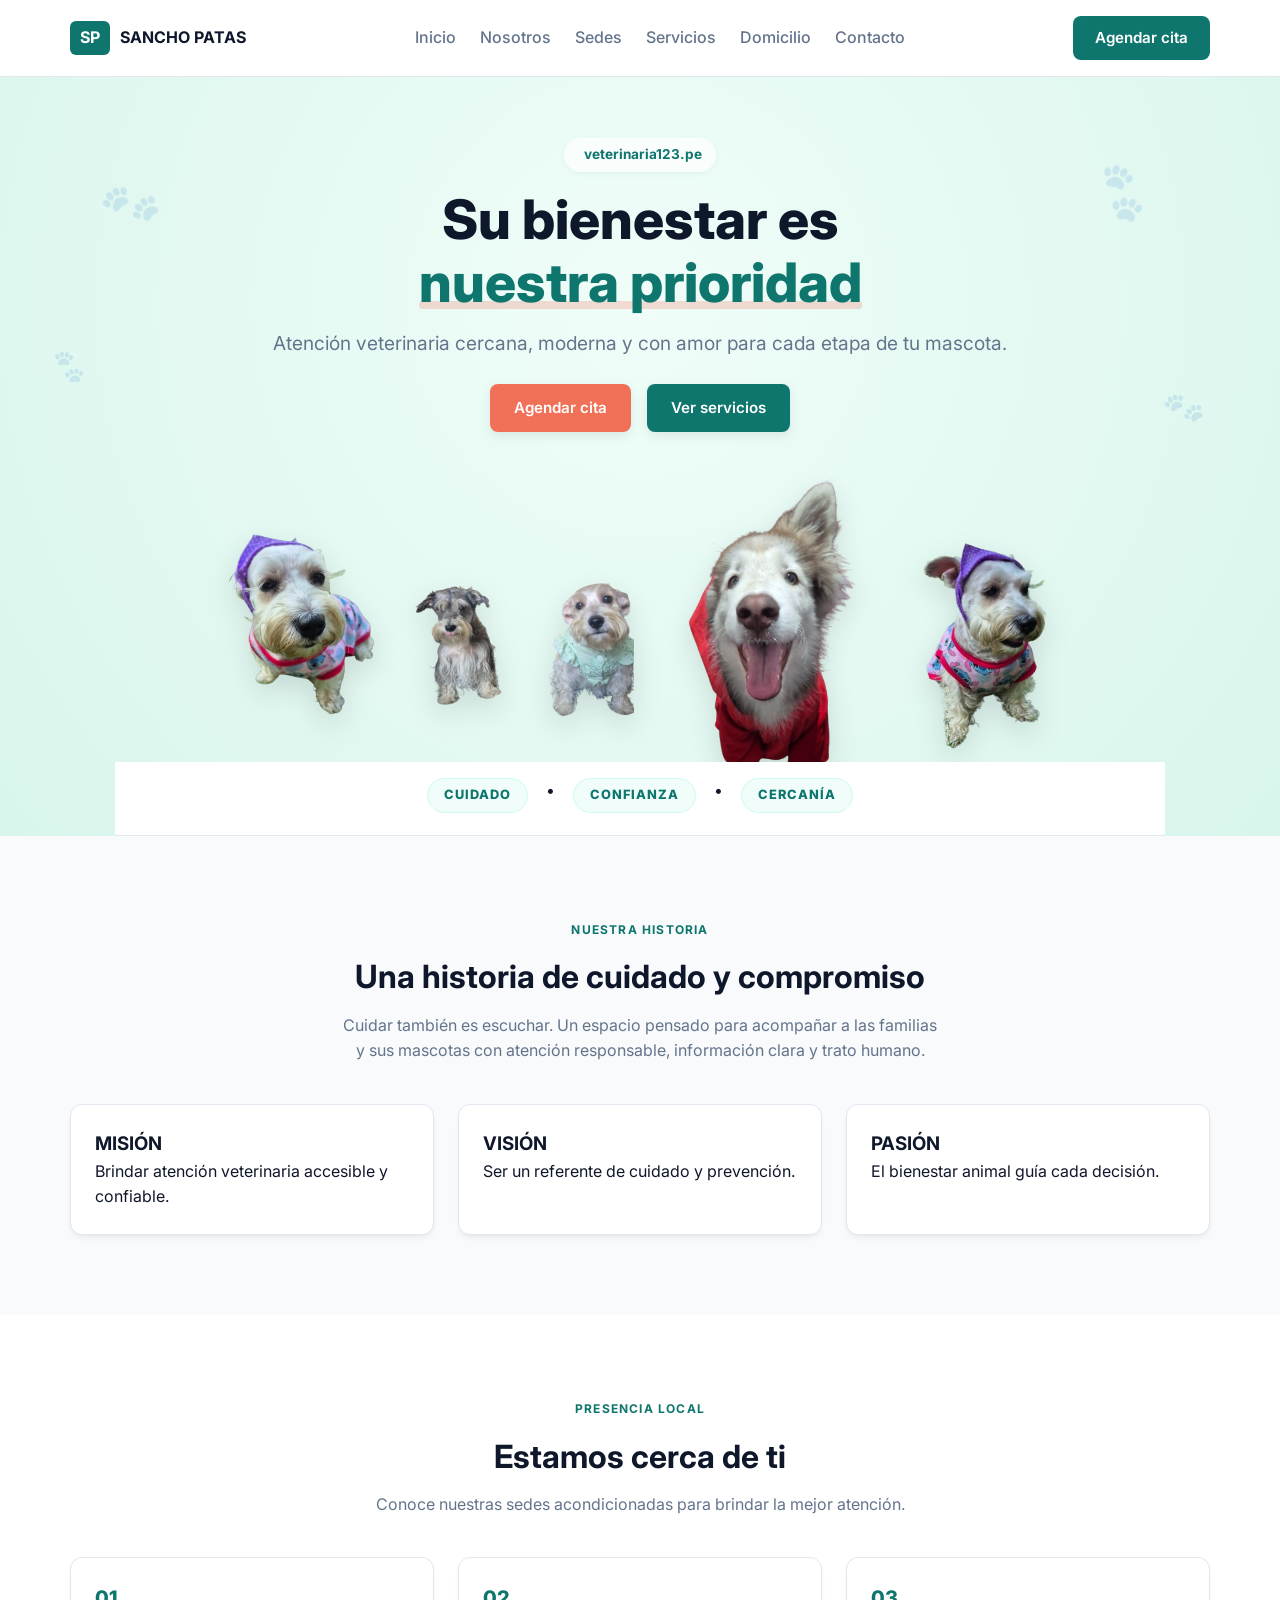
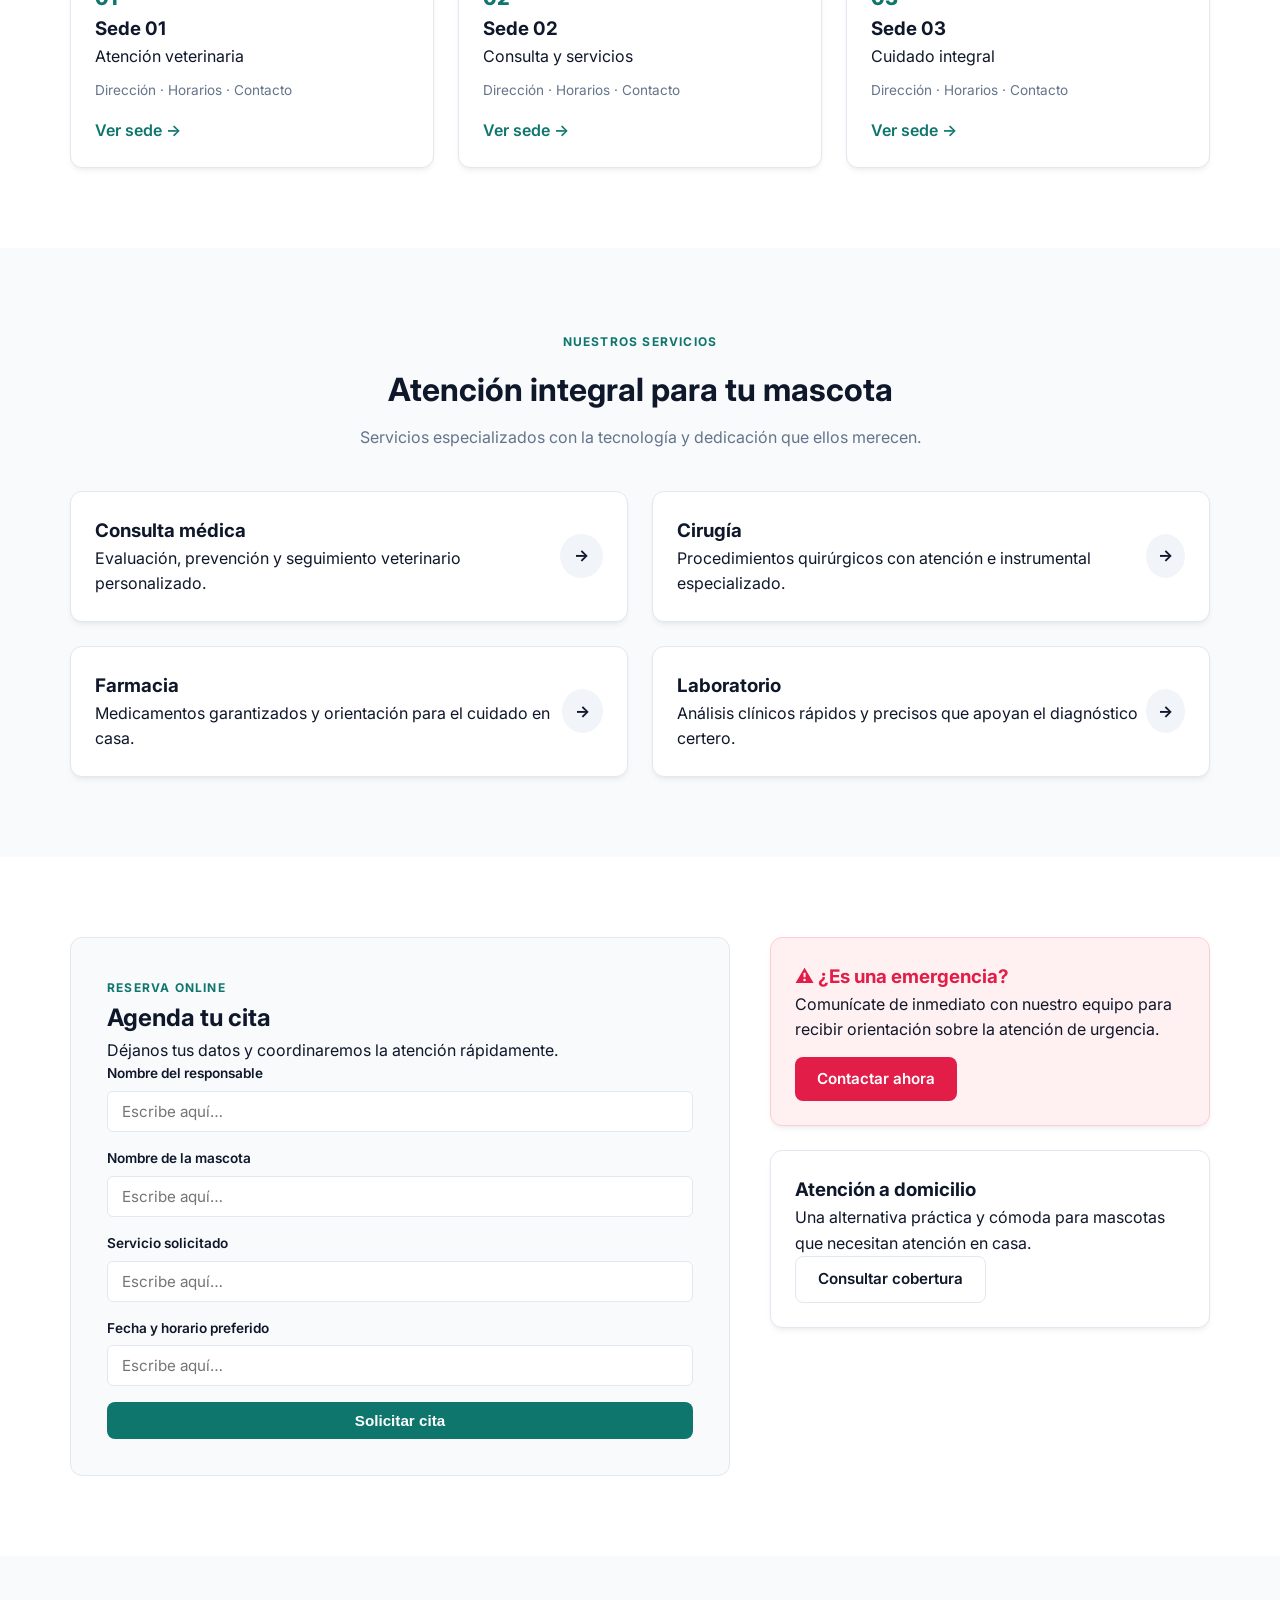
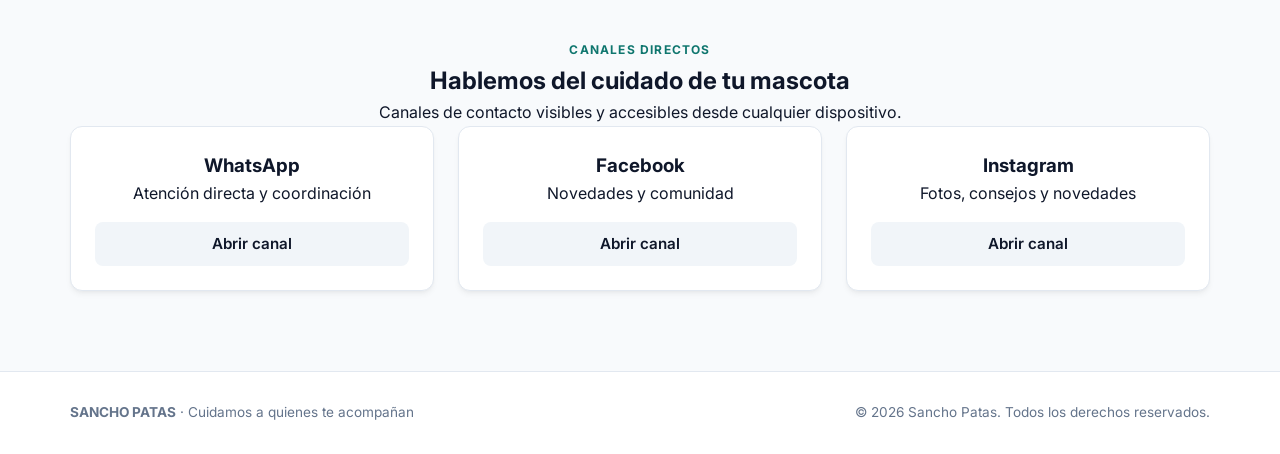
==== WebSite-ProyectoFinal/index.html @ ebe62143 "WebSite ProyectoFinal" ====
<!DOCTYPE html>
<html lang="es">
<head>
  <meta charset="UTF-8">
  <meta name="viewport" content="width=device-width, initial-scale=1.0">
  <title>Sancho Patas | Veterinaria</title>
  <link rel="stylesheet" href="styles.css">
  <link rel="preconnect" href="https://fonts.googleapis.com">
  <link rel="preconnect" href="https://fonts.gstatic.com" crossorigin>
  <link href="https://fonts.googleapis.com/css2?family=Inter:wght@400;500;600;700;800&display=swap" rel="stylesheet">
</head>
<body>

  <!-- NAVEGACIÓN -->
  <header class="navbar">
    <div class="container nav-container">
      <a href="#inicio" class="logo">
        <span class="logo-badge">SP</span>
        <span class="logo-text">SANCHO PATAS</span>
      </a>
      <nav class="nav-links">
        <a href="#inicio">Inicio</a>
        <a href="#nosotros">Nosotros</a>
        <a href="#sedes">Sedes</a>
        <a href="#servicios">Servicios</a>
        <a href="#agendar">Domicilio</a>
        <a href="#contacto">Contacto</a>
      </nav>
      <a href="#agendar" class="btn btn-primary">Agendar cita</a>
    </div>
  </header>

  <main>
    <!-- HERO / INICIO COMPACTO Y ORGÁNICO -->
    <section id="inicio" class="hero-section">
      <!-- Huellitas sutiles de fondo -->
      <div class="paw-bg paw-1">🐾</div>
      <div class="paw-bg paw-2">🐾</div>
      <div class="paw-bg paw-3">🐾</div>
      <div class="paw-bg paw-4">🐾</div>

      <div class="container hero-content-top">
        <span class="hero-domain">
          <span class="domain-dot"></span> veterinaria123.pe
        </span>
        <h1 class="hero-title">Su bienestar es <span class="highlight-text">nuestra prioridad</span></h1>
        <p class="hero-desc">
          Atención veterinaria cercana, moderna y con amor para cada etapa de tu mascota.
        </p>
        <div class="hero-buttons">
          <a href="#agendar" class="btn btn-coral">Agendar cita</a>
          <a href="#servicios" class="btn btn-teal">Ver servicios</a>
        </div>
      </div>

      <!-- GRUPO COMPACTO DE PERRITOS -->
      <div class="sandiego-stage">
        <div class="sandiego-dogs-track">
          <!-- Perro izquierda -->
          <div class="dog-frame dog-side-left">
            <img src="img/dog1.png" alt="Perrito con vincha" class="sandiego-dog-img">
          </div>
          <!-- Perritos dobles -->
          <div class="dog-frame dog-mid-left">
            <img src="img/dog2.png" alt="Dos Schnauzer" class="sandiego-dog-img">
          </div>
          <!-- Husky Central -->
          <div class="dog-frame dog-main-center">
            <img src="img/dog3.png" alt="Husky sonriente" class="sandiego-dog-img">
          </div>
          <!-- Perro derecha -->
          <div class="dog-frame dog-side-right">
            <img src="img/dog4.png" alt="Perrito" class="sandiego-dog-img">
          </div>
        </div>

        <!-- Base integrada -->
        <div class="slogan-bar">
          <span class="slogan-pill">CUIDADO</span>
          <span class="dot-sep">•</span>
          <span class="slogan-pill">CONFIANZA</span>
          <span class="dot-sep">•</span>
          <span class="slogan-pill">CERCANÍA</span>
        </div>
      </div>
    </section>

    <!-- NOSOTROS -->
    <section id="nosotros" class="section bg-light">
      <div class="container">
        <div class="section-header">
          <span class="badge">NUESTRA HISTORIA</span>
          <h2>Una historia de cuidado y compromiso</h2>
          <p>Cuidar también es escuchar. Un espacio pensado para acompañar a las familias y sus mascotas con atención responsable, información clara y trato humano.</p>
        </div>
        <div class="grid grid-3 values-grid">
          <div class="card value-card">
            <h3>MISIÓN</h3>
            <p>Brindar atención veterinaria accesible y confiable.</p>
          </div>
          <div class="card value-card">
            <h3>VISIÓN</h3>
            <p>Ser un referente de cuidado y prevención.</p>
          </div>
          <div class="card value-card">
            <h3>PASIÓN</h3>
            <p>El bienestar animal guía cada decisión.</p>
          </div>
        </div>
      </div>
    </section>

    <!-- SEDES -->
    <section id="sedes" class="section">
      <div class="container">
        <div class="section-header">
          <span class="badge">PRESENCIA LOCAL</span>
          <h2>Estamos cerca de ti</h2>
          <p>Conoce nuestras sedes acondicionadas para brindar la mejor atención.</p>
        </div>
        <div class="grid grid-3">
          <div class="card branch-card">
            <span class="branch-number">01</span>
            <h3>Sede 01</h3>
            <p class="branch-focus">Atención veterinaria</p>
            <p class="branch-meta">Dirección · Horarios · Contacto</p>
            <a href="#contacto" class="link-btn">Ver sede →</a>
          </div>
          <div class="card branch-card">
            <span class="branch-number">02</span>
            <h3>Sede 02</h3>
            <p class="branch-focus">Consulta y servicios</p>
            <p class="branch-meta">Dirección · Horarios · Contacto</p>
            <a href="#contacto" class="link-btn">Ver sede →</a>
          </div>
          <div class="card branch-card">
            <span class="branch-number">03</span>
            <h3>Sede 03</h3>
            <p class="branch-focus">Cuidado integral</p>
            <p class="branch-meta">Dirección · Horarios · Contacto</p>
            <a href="#contacto" class="link-btn">Ver sede →</a>
          </div>
        </div>
      </div>
    </section>

    <!-- SERVICIOS -->
    <section id="servicios" class="section bg-light">
      <div class="container">
        <div class="section-header">
          <span class="badge">NUESTROS SERVICIOS</span>
          <h2>Atención integral para tu mascota</h2>
          <p>Servicios especializados con la tecnología y dedicación que ellos merecen.</p>
        </div>
        <div class="grid grid-2">
          <div class="card service-card">
            <div class="service-content">
              <h3>Consulta médica</h3>
              <p>Evaluación, prevención y seguimiento veterinario personalizado.</p>
            </div>
            <a href="#agendar" class="circle-btn" aria-label="Ir a consulta médica">→</a>
          </div>
          <div class="card service-card">
            <div class="service-content">
              <h3>Cirugía</h3>
              <p>Procedimientos quirúrgicos con atención e instrumental especializado.</p>
            </div>
            <a href="#agendar" class="circle-btn" aria-label="Ir a cirugía">→</a>
          </div>
          <div class="card service-card">
            <div class="service-content">
              <h3>Farmacia</h3>
              <p>Medicamentos garantizados y orientación para el cuidado en casa.</p>
            </div>
            <a href="#agendar" class="circle-btn" aria-label="Ir a farmacia">→</a>
          </div>
          <div class="card service-card">
            <div class="service-content">
              <h3>Laboratorio</h3>
              <p>Análisis clínicos rápidos y precisos que apoyan el diagnóstico certero.</p>
            </div>
            <a href="#agendar" class="circle-btn" aria-label="Ir a laboratorio">→</a>
          </div>
        </div>
      </div>
    </section>

    <!-- AGENDAR Y DOMICILIO -->
    <section id="agendar" class="section">
      <div class="container booking-container">
        <div class="booking-form-box">
          <span class="badge">RESERVA ONLINE</span>
          <h2>Agenda tu cita</h2>
          <p>Déjanos tus datos y coordinaremos la atención rápidamente.</p>

          <form class="appointment-form" onsubmit="event.preventDefault(); alert('Solicitud enviada con éxito');">
            <div class="form-group">
              <label for="owner-name">Nombre del responsable</label>
              <input type="text" id="owner-name" placeholder="Escribe aquí…" required>
            </div>
            <div class="form-group">
              <label for="pet-name">Nombre de la mascota</label>
              <input type="text" id="pet-name" placeholder="Escribe aquí…" required>
            </div>
            <div class="form-group">
              <label for="service">Servicio solicitado</label>
              <input type="text" id="service" placeholder="Escribe aquí…" required>
            </div>
            <div class="form-group">
              <label for="datetime">Fecha y horario preferido</label>
              <input type="text" id="datetime" placeholder="Escribe aquí…" required>
            </div>
            <button type="submit" class="btn btn-primary btn-block">Solicitar cita</button>
          </form>
        </div>

        <div class="booking-side-boxes">
          <div class="card emergency-box">
            <h3>⚠️ ¿Es una emergencia?</h3>
            <p>Comunícate de inmediato con nuestro equipo para recibir orientación sobre la atención de urgencia.</p>
            <a href="tel:+51950847334" class="btn btn-emergency">Contactar ahora</a>
          </div>

          <div class="card home-box">
            <h3>Atención a domicilio</h3>
            <p>Una alternativa práctica y cómoda para mascotas que necesitan atención en casa.</p>
            <a href="#contacto" class="btn btn-outline">Consultar cobertura</a>
          </div>
        </div>
      </div>
    </section>

    <!-- CONTACTO Y REDES -->
    <section id="contacto" class="section bg-light">
      <div class="container text-center">
        <span class="badge">CANALES DIRECTOS</span>
        <h2>Hablemos del cuidado de tu mascota</h2>
        <p>Canales de contacto visibles y accesibles desde cualquier dispositivo.</p>

        <div class="grid grid-3 social-grid">
          <div class="card contact-card">
            <h3>WhatsApp</h3>
            <p>Atención directa y coordinación</p>
            <a href="https://wa.me/" target="_blank" rel="noopener noreferrer" class="btn btn-social">Abrir canal</a>
          </div>
          <div class="card contact-card">
            <h3>Facebook</h3>
            <p>Novedades y comunidad</p>
            <a href="https://facebook.com" target="_blank" rel="noopener noreferrer" class="btn btn-social">Abrir canal</a>
          </div>
          <div class="card contact-card">
            <h3>Instagram</h3>
            <p>Fotos, consejos y novedades</p>
            <a href="https://instagram.com" target="_blank" rel="noopener noreferrer" class="btn btn-social">Abrir canal</a>
          </div>
        </div>
      </div>
    </section>
  </main>

  <!-- FOOTER -->
  <footer class="footer">
    <div class="container footer-content">
      <p><strong>SANCHO PATAS</strong> · Cuidamos a quienes te acompañan</p>
      <p class="copy">© 2026 Sancho Patas. Todos los derechos reservados.</p>
    </div>
  </footer>

</body>
</html>
---- WebSite-ProyectoFinal/styles.css ----
:root {
  --primary: #0f766e;
  --primary-hover: #115e59;
  --secondary: #0d9488;
  --bg-light: #f8fafc;
  --bg-card: #ffffff;
  --text-dark: #0f172a;
  --text-muted: #64748b;
  --border: #e2e8f0;
  --emergency: #e11d48;
  --emergency-hover: #be123c;
  --radius: 12px;
  --shadow: 0 4px 6px -1px rgba(0, 0, 0, 0.05), 0 2px 4px -2px rgba(0, 0, 0, 0.05);
}

* {
  margin: 0;
  padding: 0;
  box-sizing: border-box;
}

body {
  font-family: 'Inter', system-ui, -apple-system, sans-serif;
  color: var(--text-dark);
  background-color: #ffffff;
  line-height: 1.6;
}

.container {
  width: 90%;
  max-width: 1140px;
  margin: 0 auto;
}

.section {
  padding: 80px 0;
}

.bg-light {
  background-color: var(--bg-light);
}

.text-center {
  text-align: center;
}

.section-header {
  margin-bottom: 40px;
  text-align: center;
}

.section-header h2 {
  font-size: 2rem;
  margin: 10px 0;
}

.section-header p {
  color: var(--text-muted);
  max-width: 600px;
  margin: 0 auto;
}

.badge {
  font-size: 0.75rem;
  letter-spacing: 0.1em;
  font-weight: 700;
  color: var(--primary);
  text-transform: uppercase;
}

/* Botones */
.btn {
  display: inline-block;
  padding: 10px 22px;
  border-radius: 8px;
  text-decoration: none;
  font-weight: 600;
  font-size: 0.95rem;
  transition: all 0.2s ease;
  cursor: pointer;
  border: none;
}

.btn-primary {
  background-color: var(--primary);
  color: white;
}

.btn-primary:hover {
  background-color: var(--primary-hover);
}

.btn-coral {
  background-color: #F07157;
  color: #ffffff;
  padding: 12px 24px;
  border-radius: 8px;
  text-decoration: none;
  font-weight: 600;
  display: inline-block;
  transition: opacity 0.2s;
}

.btn-coral:hover {
  opacity: 0.9;
}

.btn-teal {
  background-color: var(--primary);
  color: #ffffff;
  padding: 12px 24px;
  border-radius: 8px;
  text-decoration: none;
  font-weight: 600;
  display: inline-block;
  transition: background-color 0.2s;
}

.btn-teal:hover {
  background-color: var(--primary-hover);
}

.btn-emergency {
  background-color: var(--emergency);
  color: white;
}

.btn-emergency:hover {
  background-color: var(--emergency-hover);
}

.btn-outline {
  border: 1px solid var(--border);
  color: var(--text-dark);
  background: white;
}

.btn-outline:hover {
  background: #f8fafc;
}

.btn-social {
  background: #f1f5f9;
  color: var(--text-dark);
  margin-top: 15px;
  display: block;
}

.btn-social:hover {
  background: var(--primary);
  color: white;
}

.btn-block {
  width: 100%;
}

/* Navbar */
.navbar {
  position: sticky;
  top: 0;
  background: rgba(255, 255, 255, 0.95);
  backdrop-filter: blur(8px);
  border-bottom: 1px solid var(--border);
  z-index: 100;
  padding: 16px 0;
}

.nav-container {
  display: flex;
  align-items: center;
  justify-content: space-between;
}

.logo {
  text-decoration: none;
  color: var(--text-dark);
  display: flex;
  align-items: center;
  gap: 10px;
}

.logo-badge {
  background-color: var(--primary);
  color: white;
  font-weight: bold;
  padding: 4px 10px;
  border-radius: 6px;
}

.logo-text {
  font-weight: 700;
}

.nav-links {
  display: flex;
  gap: 24px;
}

.nav-links a {
  text-decoration: none;
  color: var(--text-muted);
  font-weight: 500;
  transition: color 0.2s;
}

.nav-links a:hover {
  color: var(--primary);
}

/* =======================================================
   HERO BANNER - VIVAZ, CON HUELLITAS Y PODIO CURVO
   ======================================================= */
.hero-section {
  background: radial-gradient(circle at 50% 30%, #f0fdf9 0%, #d8f5ec 100%);
  padding-top: 60px;
  display: flex;
  flex-direction: column;
  align-items: center;
  position: relative;
  overflow: hidden;
}

/* Huellitas de fondo flotantes */
.paw-bg {
  position: absolute;
  color: #0f766e;
  opacity: 0.12;
  user-select: none;
  pointer-events: none;
  font-size: 2.2rem;
  animation: floatPaw 6s ease-in-out infinite alternate;
}

.paw-1 { top: 12%; left: 8%; transform: rotate(-25deg); font-size: 2.8rem; }
.paw-2 { top: 35%; left: 4%; transform: rotate(15deg); font-size: 1.8rem; animation-delay: 1.5s; }
.paw-3 { top: 10%; right: 10%; transform: rotate(30deg); font-size: 3rem; animation-delay: 0.8s; }
.paw-4 { top: 40%; right: 6%; transform: rotate(-15deg); font-size: 2rem; animation-delay: 2.2s; }
.paw-5 { top: 60%; left: 12%; transform: rotate(45deg); font-size: 1.6rem; animation-delay: 3s; }

@keyframes floatPaw {
  0% { transform: translateY(0) rotate(0deg); }
  100% { transform: translateY(-14px) rotate(10deg); }
}

.hero-content-top {
  text-align: center;
  max-width: 780px;
  z-index: 2;
  position: relative;
}

.hero-domain {
  display: inline-flex;
  align-items: center;
  gap: 6px;
  background: rgba(255, 255, 255, 0.7);
  padding: 6px 14px;
  border-radius: 20px;
  font-size: 0.85rem;
  font-weight: 700;
  color: var(--primary);
  margin-bottom: 16px;
  box-shadow: 0 2px 6px rgba(0, 0, 0, 0.04);
}

.domain-dot {
  color: #10b981;
  font-size: 0.7rem;
}

.hero-title {
  font-size: 3.4rem;
  line-height: 1.15;
  font-weight: 800;
  color: var(--text-dark);
  margin-bottom: 16px;
}

.highlight-text {
  color: var(--primary);
  position: relative;
  display: inline-block;
}

.highlight-text::after {
  content: "";
  position: absolute;
  bottom: 4px;
  left: 0;
  width: 100%;
  height: 8px;
  background-color: rgba(240, 113, 87, 0.25); /* Pincelada salmón cálida */
  border-radius: 4px;
  z-index: -1;
}

.hero-desc {
  font-size: 1.2rem;
  color: var(--text-muted);
  margin-bottom: 26px;
  line-height: 1.5;
}

.hero-buttons {
  display: flex;
  justify-content: center;
  gap: 16px;
  margin-bottom: 30px;
}

.hero-buttons .btn {
  display: inline-flex;
  align-items: center;
  gap: 8px;
  box-shadow: 0 4px 12px rgba(0, 0, 0, 0.08);
}

/* Escenario y Podio */
.sandiego-stage {
  width: 100%;
  max-width: 1050px;
  position: relative;
  display: flex;
  flex-direction: column;
  align-items: center;
  margin-top: 10px;
}

/* Base ovalada blanca donde se paran los perritos */
.curved-podium {
  position: absolute;
  bottom: 0;
  width: 100%;
  height: 140px;
  background: #ffffff;
  border-radius: 120px 120px 0 0;
  box-shadow: 0 -8px 25px rgba(15, 118, 110, 0.06);
  z-index: 1;
}

.sandiego-dogs-track {
  display: flex;
  justify-content: center;
  align-items: flex-end;
  gap: 12px;
  width: 100%;
  height: 290px;
  overflow: hidden;
  z-index: 2;
  padding-bottom: 6px;
}

.dog-frame {
  flex: 1;
  max-width: 220px;
  height: 100%;
  display: flex;
  align-items: flex-start;
  position: relative;
  transition: transform 0.3s cubic-bezier(0.34, 1.56, 0.64, 1);
  cursor: pointer;
}

/* Mensajito animado al pasar el mouse por un perrito */
.dog-frame:hover {
  transform: translateY(-16px) scale(1.03);
}

.dog-frame:hover::after {
  content: attr(data-tooltip);
  position: absolute;
  top: 10px;
  left: 50%;
  transform: translateX(-50%);
  background: #0f172a;
  color: #ffffff;
  font-size: 0.75rem;
  font-weight: 700;
  padding: 4px 10px;
  border-radius: 12px;
  white-space: nowrap;
  box-shadow: 0 4px 10px rgba(0, 0, 0, 0.15);
  animation: popIn 0.2s ease-out forwards;
}

@keyframes popIn {
  0% { opacity: 0; transform: translate(-50%, 6px); }
  100% { opacity: 1; transform: translate(-50%, 0); }
}

.hero-center-dog {
  max-width: 260px;
  z-index: 3;
}

.sandiego-dog-img {
  width: 100%;
  height: auto;
  object-fit: cover;
  filter: drop-shadow(0 10px 14px rgba(0, 0, 0, 0.12));
}

/* Barra del lema con pastillas redondeadas */
.slogan-bar {
  width: 100%;
  background: #ffffff;
  display: flex;
  justify-content: center;
  gap: 18px;
  padding: 16px 0 22px;
  z-index: 3;
  border-bottom: 1px solid var(--border);
}

.slogan-pill {
  background: #f0fdfa;
  color: var(--primary);
  border: 1px solid #ccfbf1;
  font-size: 0.8rem;
  font-weight: 800;
  letter-spacing: 0.08em;
  padding: 6px 16px;
  border-radius: 20px;
  display: inline-flex;
  align-items: center;
  gap: 6px;
}

/* Grids */
.grid {
  display: grid;
  gap: 24px;
}

.grid-2 { grid-template-columns: repeat(2, 1fr); }
.grid-3 { grid-template-columns: repeat(3, 1fr); }

.card {
  background: var(--bg-card);
  padding: 24px;
  border-radius: var(--radius);
  border: 1px solid var(--border);
  box-shadow: var(--shadow);
}

/* Sedes y Servicios */
.branch-number {
  font-size: 1.25rem;
  font-weight: 800;
  color: var(--primary);
}

.branch-meta {
  color: var(--text-muted);
  font-size: 0.85rem;
  margin: 10px 0 16px;
}

.link-btn {
  text-decoration: none;
  font-weight: 600;
  color: var(--primary);
}

.service-card {
  display: flex;
  justify-content: space-between;
  align-items: center;
}

.circle-btn {
  width: 44px;
  height: 44px;
  border-radius: 50%;
  background: #f1f5f9;
  display: flex;
  align-items: center;
  justify-content: center;
  text-decoration: none;
  color: var(--text-dark);
  font-weight: bold;
  transition: all 0.2s;
}

.circle-btn:hover {
  background: var(--primary);
  color: white;
}

/* Agendamiento */
.booking-container {
  display: grid;
  grid-template-columns: 3fr 2fr;
  gap: 40px;
}

.booking-form-box {
  background: var(--bg-light);
  padding: 36px;
  border-radius: var(--radius);
  border: 1px solid var(--border);
}

.form-group {
  margin-bottom: 16px;
}

.form-group label {
  display: block;
  font-size: 0.85rem;
  font-weight: 600;
  margin-bottom: 6px;
}

.form-group input {
  width: 100%;
  padding: 10px 14px;
  border-radius: 6px;
  border: 1px solid var(--border);
  font-family: inherit;
  font-size: 0.95rem;
}

.booking-side-boxes {
  display: flex;
  flex-direction: column;
  gap: 24px;
}

.emergency-box {
  background: #fff1f2;
  border-color: #fecdd3;
}

.emergency-box h3 {
  color: var(--emergency);
}

.emergency-box .btn {
  margin-top: 14px;
}

/* Footer */
.footer {
  border-top: 1px solid var(--border);
  padding: 30px 0;
  font-size: 0.85rem;
  color: var(--text-muted);
}

.footer-content {
  display: flex;
  justify-content: space-between;
}

/* Responsivo */
@media (max-width: 900px) {
  .hero-title {
    font-size: 2.3rem;
  }
  .sandiego-dogs-track {
    height: 190px;
    gap: 4px;
  }
  .grid-3, .grid-2, .booking-container {
    grid-template-columns: 1fr;
  }
  .nav-links {
    display: none;
  }
}
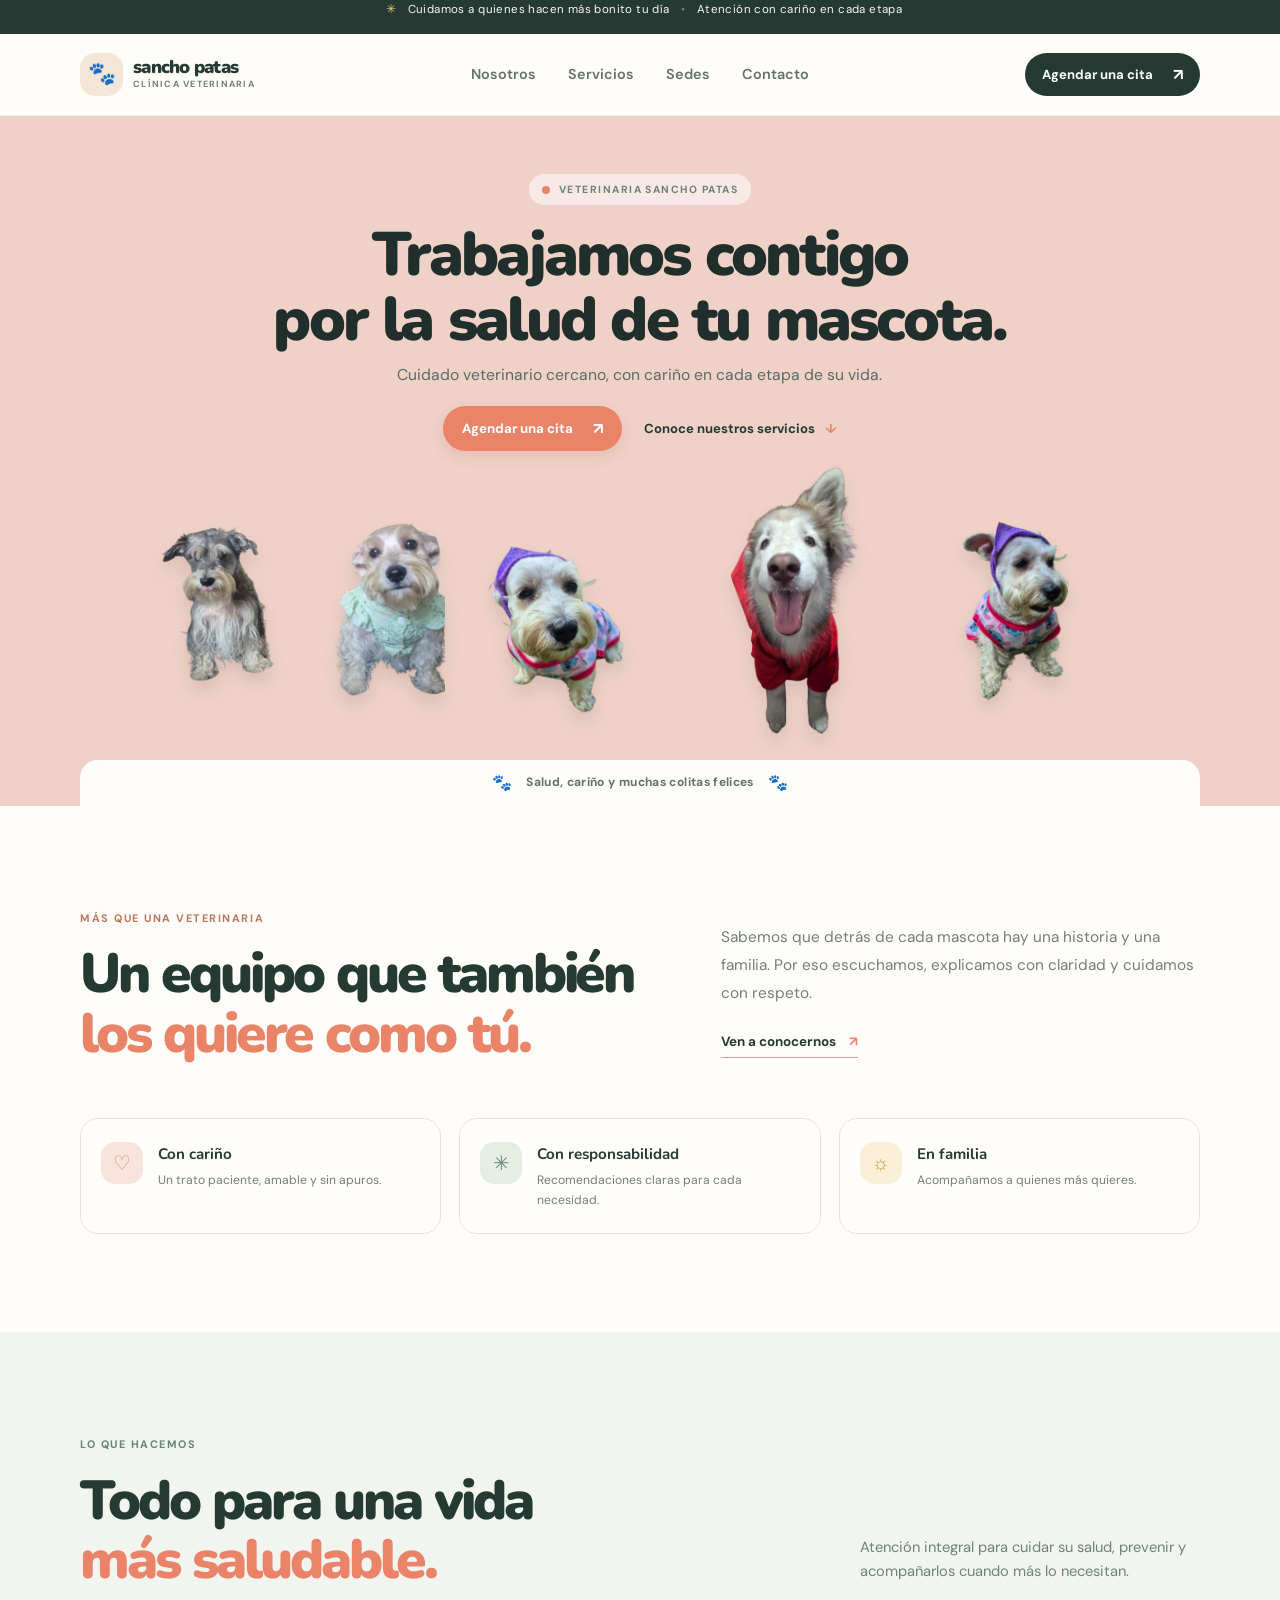
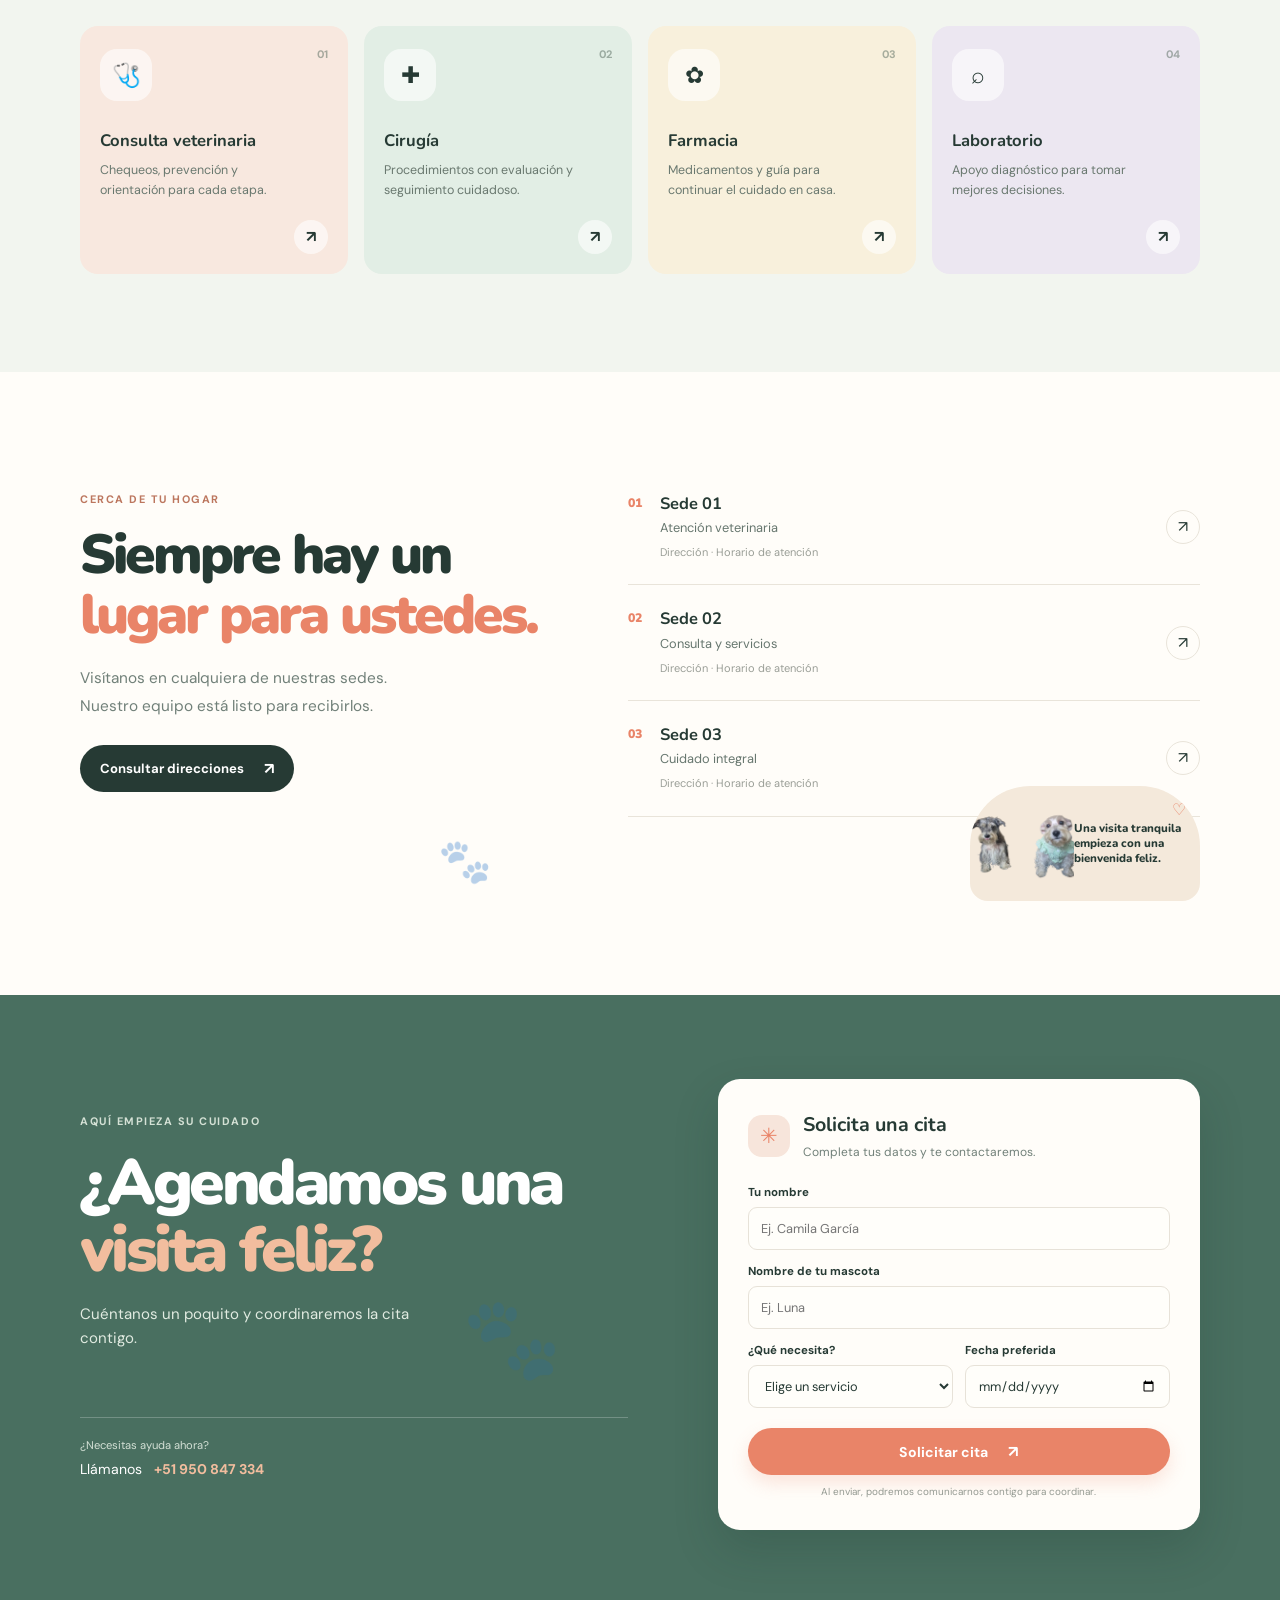
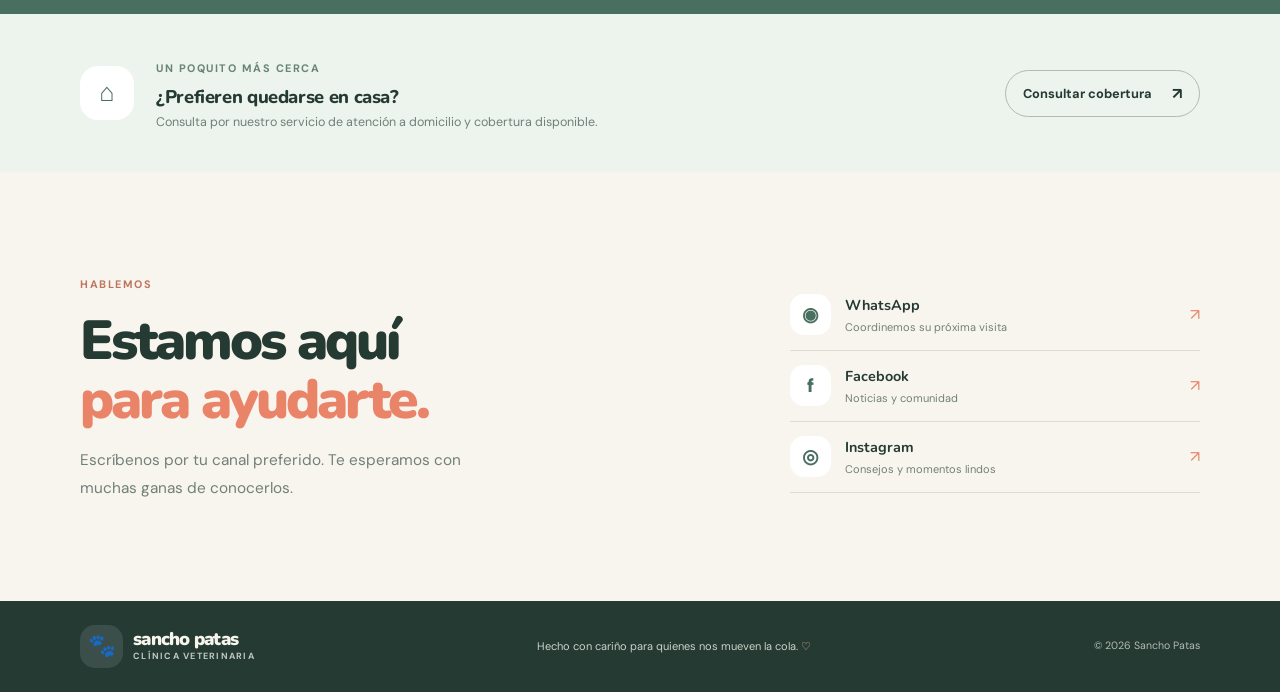
==== commit de8fd040: "WebSite Proyectofinal V2" ====
--- a/WebSite-ProyectoFinal/index.html
+++ b/WebSite-ProyectoFinal/index.html
@@ -1,270 +1,51 @@
-<!DOCTYPE html>
+<!doctype html>
 <html lang="es">
 <head>
-  <meta charset="UTF-8">
-  <meta name="viewport" content="width=device-width, initial-scale=1.0">
-  <title>Sancho Patas | Veterinaria</title>
-  <link rel="stylesheet" href="styles.css">
+  <meta charset="utf-8">
+  <meta name="viewport" content="width=device-width, initial-scale=1">
+  <meta name="theme-color" content="#f8f5ee">
+  <meta name="description" content="Sancho Patas: cuidado veterinario cercano, responsable y lleno de cariño para tus compañeros de vida.">
+  <title>Sancho Patas | Cuidado que se siente como hogar</title>
   <link rel="preconnect" href="https://fonts.googleapis.com">
   <link rel="preconnect" href="https://fonts.gstatic.com" crossorigin>
-  <link href="https://fonts.googleapis.com/css2?family=Inter:wght@400;500;600;700;800&display=swap" rel="stylesheet">
+  <link href="https://fonts.googleapis.com/css2?family=DM+Sans:wght@400;500;600;700&family=Nunito:wght@600;700;800;900&display=swap" rel="stylesheet">
+  <link rel="stylesheet" href="styles.css">
 </head>
 <body>
-
-  <!-- NAVEGACIÓN -->
-  <header class="navbar">
-    <div class="container nav-container">
-      <a href="#inicio" class="logo">
-        <span class="logo-badge">SP</span>
-        <span class="logo-text">SANCHO PATAS</span>
-      </a>
-      <nav class="nav-links">
-        <a href="#inicio">Inicio</a>
-        <a href="#nosotros">Nosotros</a>
-        <a href="#sedes">Sedes</a>
-        <a href="#servicios">Servicios</a>
-        <a href="#agendar">Domicilio</a>
-        <a href="#contacto">Contacto</a>
-      </nav>
-      <a href="#agendar" class="btn btn-primary">Agendar cita</a>
+  <div class="topline"><span>✳</span> Cuidamos a quienes hacen más bonito tu día <span class="topline-dot">•</span> Atención con cariño en cada etapa</div>
+  <header class="site-header">
+    <div class="container nav-wrap">
+      <a class="brand" href="#inicio" aria-label="Sancho Patas, inicio"><span class="brand-mark">🐾</span><span><strong>sancho patas</strong><small>CLÍNICA VETERINARIA</small></span></a>
+      <nav class="nav-links" aria-label="Navegación principal"><a href="#nosotros">Nosotros</a><a href="#servicios">Servicios</a><a href="#sedes">Sedes</a><a href="#contacto">Contacto</a></nav>
+      <a class="button button-dark nav-cta" href="#agendar">Agendar una cita <span>↗</span></a>
     </div>
   </header>
+  <main>
+    <section class="hero" id="inicio">
+    <div class="container hero-inner">
+      <div class="hero-heading">
+        <span class="eyebrow"><i></i> VETERINARIA SANCHO PATAS</span>
+        <h1>Trabajamos contigo<br>por la salud de tu mascota.</h1>
+        <p>Cuidado veterinario cercano, con cariño en cada etapa de su vida.</p>
+        <div class="hero-actions"><a class="button button-coral" href="#agendar">Agendar una cita <span>↗</span></a><a class="hero-secondary" href="#servicios">Conoce nuestros servicios <span>↓</span></a></div>
+      </div>
+      <div class="hero-dogs" aria-label="Nuestros pacientes felices">
+        <div class="hero-dog dog-one"><img src="img/dog2.png" alt="Dos perritos listos para su visita veterinaria"></div>
+        <div class="hero-dog dog-two"><img src="img/dog1.png" alt="Perrito pequeño con ropa colorida"></div>
+        <div class="hero-dog dog-three"><img src="img/dog3.png" alt="Perrito sonriente con suéter rojo"></div>
+        <div class="hero-dog dog-four"><img src="img/dog4.png" alt="Perrito con bandana morada"></div>
+      </div>
+      <div class="hero-dogline"><span>🐾</span> Salud, cariño y muchas colitas felices <span>🐾</span></div>
+    </div>
+  </section>
+    <section class="section intro" id="nosotros"><div class="container intro-grid"><div><span class="eyebrow eyebrow-coral">MÁS QUE UNA VETERINARIA</span><h2>Un equipo que también<br><em>los quiere como tú.</em></h2></div><div class="intro-copy"><p>Sabemos que detrás de cada mascota hay una historia y una familia. Por eso escuchamos, explicamos con claridad y cuidamos con respeto.</p><a class="under-link" href="#contacto">Ven a conocernos <span>↗</span></a></div></div><div class="container values-row"><article class="value-card"><span class="value-icon">♡</span><div><h3>Con cariño</h3><p>Un trato paciente, amable y sin apuros.</p></div></article><article class="value-card"><span class="value-icon icon-green">✳</span><div><h3>Con responsabilidad</h3><p>Recomendaciones claras para cada necesidad.</p></div></article><article class="value-card"><span class="value-icon icon-yellow">☼</span><div><h3>En familia</h3><p>Acompañamos a quienes más quieres.</p></div></article></div></section>
+    <section class="section services" id="servicios"><div class="container"><div class="section-heading"><div><span class="eyebrow eyebrow-green">LO QUE HACEMOS</span><h2>Todo para una vida<br><em>más saludable.</em></h2></div><p>Atención integral para cuidar su salud, prevenir y acompañarlos cuando más lo necesitan.</p></div><div class="service-grid"><article class="service-card service-peach"><span class="service-number">01</span><div class="service-icon">🩺</div><h3>Consulta veterinaria</h3><p>Chequeos, prevención y orientación para cada etapa.</p><a href="#agendar" aria-label="Agendar consulta veterinaria">↗</a></article><article class="service-card service-green"><span class="service-number">02</span><div class="service-icon">✚</div><h3>Cirugía</h3><p>Procedimientos con evaluación y seguimiento cuidadoso.</p><a href="#agendar" aria-label="Consultar por cirugía">↗</a></article><article class="service-card service-yellow"><span class="service-number">03</span><div class="service-icon">✿</div><h3>Farmacia</h3><p>Medicamentos y guía para continuar el cuidado en casa.</p><a href="#agendar" aria-label="Consultar por farmacia">↗</a></article><article class="service-card service-lilac"><span class="service-number">04</span><div class="service-icon">⌕</div><h3>Laboratorio</h3><p>Apoyo diagnóstico para tomar mejores decisiones.</p><a href="#agendar" aria-label="Consultar por laboratorio">↗</a></article></div></div></section>
+    <section class="section branches" id="sedes"><div class="container branch-layout"><div class="branch-intro"><span class="eyebrow eyebrow-coral">CERCA DE TU HOGAR</span><h2>Siempre hay un<br><em>lugar para ustedes.</em></h2><p>Visítanos en cualquiera de nuestras sedes. Nuestro equipo está listo para recibirlos.</p><a class="button button-dark" href="#contacto">Consultar direcciones <span>↗</span></a><div class="branch-doodle">🐾</div></div><div class="branch-list"><article class="branch-item"><span class="branch-index">01</span><div><h3>Sede 01</h3><p>Atención veterinaria</p><small>Dirección · Horario de atención</small></div><a href="#contacto" aria-label="Consultar sede 1">↗</a></article><article class="branch-item"><span class="branch-index">02</span><div><h3>Sede 02</h3><p>Consulta y servicios</p><small>Dirección · Horario de atención</small></div><a href="#contacto" aria-label="Consultar sede 2">↗</a></article><article class="branch-item"><span class="branch-index">03</span><div><h3>Sede 03</h3><p>Cuidado integral</p><small>Dirección · Horario de atención</small></div><a href="#contacto" aria-label="Consultar sede 3">↗</a></article><div class="branch-photo"><img src="img/dog2.png" alt="Dos perritos acompañándose"><p>Una visita tranquila<br>empieza con una bienvenida feliz.</p><span>♡</span></div></div></div></section>
+    <section class="booking" id="agendar"><div class="container booking-layout"><div class="booking-copy"><span class="eyebrow eyebrow-light">AQUÍ EMPIEZA SU CUIDADO</span><h2>¿Agendamos una<br><em>visita feliz?</em></h2><p>Cuéntanos un poquito y coordinaremos la cita contigo.</p><div class="booking-paw">🐾</div><div class="booking-contact"><span>¿Necesitas ayuda ahora?</span><a href="tel:+51950847334">Llámanos <b>+51 950 847 334</b></a></div></div><form class="booking-form" onsubmit="event.preventDefault(); alert('¡Gracias! Tu solicitud quedó lista para coordinar.');"><div class="form-title"><span>✳</span><div><h3>Solicita una cita</h3><p>Completa tus datos y te contactaremos.</p></div></div><label for="owner-name">Tu nombre</label><input id="owner-name" name="owner" autocomplete="name" placeholder="Ej. Camila García" required><label for="pet-name">Nombre de tu mascota</label><input id="pet-name" name="pet" placeholder="Ej. Luna" required><div class="form-row"><div><label for="service">¿Qué necesita?</label><select id="service" name="service" required><option value="" disabled selected>Elige un servicio</option><option>Consulta veterinaria</option><option>Cirugía</option><option>Farmacia</option><option>Laboratorio</option><option>Atención a domicilio</option></select></div><div><label for="datetime">Fecha preferida</label><input id="datetime" name="date" type="date" required></div></div><button class="button button-coral form-submit" type="submit">Solicitar cita <span>↗</span></button><small class="form-privacy">Al enviar, podremos comunicarnos contigo para coordinar.</small></form></div></section>
+    <section class="home-care"><div class="container home-care-inner"><span class="home-icon">⌂</span><div><span class="eyebrow eyebrow-green">UN POQUITO MÁS CERCA</span><h2>¿Prefieren quedarse en casa?</h2><p>Consulta por nuestro servicio de atención a domicilio y cobertura disponible.</p></div><a class="button button-outline" href="#contacto">Consultar cobertura <span>↗</span></a></div></section>
+    <section class="contact section" id="contacto"><div class="container contact-layout"><div><span class="eyebrow eyebrow-coral">HABLEMOS</span><h2>Estamos aquí<br><em>para ayudarte.</em></h2><p>Escríbenos por tu canal preferido. Te esperamos con muchas ganas de conocerlos.</p></div><div class="social-links"><a href="https://wa.me/51950847334" target="_blank" rel="noopener noreferrer"><span>◉</span><div><b>WhatsApp</b><small>Coordinemos su próxima visita</small></div><i>↗</i></a><a href="https://facebook.com" target="_blank" rel="noopener noreferrer"><span>f</span><div><b>Facebook</b><small>Noticias y comunidad</small></div><i>↗</i></a><a href="https://instagram.com" target="_blank" rel="noopener noreferrer"><span>◎</span><div><b>Instagram</b><small>Consejos y momentos lindos</small></div><i>↗</i></a></div></div></section>
+  </main>
+  <footer class="footer"><div class="container footer-inner"><a class="brand footer-brand" href="#inicio"><span class="brand-mark">🐾</span><span><strong>sancho patas</strong><small>CLÍNICA VETERINARIA</small></span></a><p>Hecho con cariño para quienes nos mueven la cola. <span>♡</span></p><small>© 2026 Sancho Patas</small></div></footer>
+</body>
+</html>
 
-  <main>
-    <!-- HERO / INICIO COMPACTO Y ORGÁNICO -->
-    <section id="inicio" class="hero-section">
-      <!-- Huellitas sutiles de fondo -->
-      <div class="paw-bg paw-1">🐾</div>
-      <div class="paw-bg paw-2">🐾</div>
-      <div class="paw-bg paw-3">🐾</div>
-      <div class="paw-bg paw-4">🐾</div>
-
-      <div class="container hero-content-top">
-        <span class="hero-domain">
-          <span class="domain-dot"></span> veterinaria123.pe
-        </span>
-        <h1 class="hero-title">Su bienestar es <span class="highlight-text">nuestra prioridad</span></h1>
-        <p class="hero-desc">
-          Atención veterinaria cercana, moderna y con amor para cada etapa de tu mascota.
-        </p>
-        <div class="hero-buttons">
-          <a href="#agendar" class="btn btn-coral">Agendar cita</a>
-          <a href="#servicios" class="btn btn-teal">Ver servicios</a>
-        </div>
-      </div>
-
-      <!-- GRUPO COMPACTO DE PERRITOS -->
-      <div class="sandiego-stage">
-        <div class="sandiego-dogs-track">
-          <!-- Perro izquierda -->
-          <div class="dog-frame dog-side-left">
-            <img src="img/dog1.png" alt="Perrito con vincha" class="sandiego-dog-img">
-          </div>
-          <!-- Perritos dobles -->
-          <div class="dog-frame dog-mid-left">
-            <img src="img/dog2.png" alt="Dos Schnauzer" class="sandiego-dog-img">
-          </div>
-          <!-- Husky Central -->
-          <div class="dog-frame dog-main-center">
-            <img src="img/dog3.png" alt="Husky sonriente" class="sandiego-dog-img">
-          </div>
-          <!-- Perro derecha -->
-          <div class="dog-frame dog-side-right">
-            <img src="img/dog4.png" alt="Perrito" class="sandiego-dog-img">
-          </div>
-        </div>
-
-        <!-- Base integrada -->
-        <div class="slogan-bar">
-          <span class="slogan-pill">CUIDADO</span>
-          <span class="dot-sep">•</span>
-          <span class="slogan-pill">CONFIANZA</span>
-          <span class="dot-sep">•</span>
-          <span class="slogan-pill">CERCANÍA</span>
-        </div>
-      </div>
-    </section>
-
-    <!-- NOSOTROS -->
-    <section id="nosotros" class="section bg-light">
-      <div class="container">
-        <div class="section-header">
-          <span class="badge">NUESTRA HISTORIA</span>
-          <h2>Una historia de cuidado y compromiso</h2>
-          <p>Cuidar también es escuchar. Un espacio pensado para acompañar a las familias y sus mascotas con atención responsable, información clara y trato humano.</p>
-        </div>
-        <div class="grid grid-3 values-grid">
-          <div class="card value-card">
-            <h3>MISIÓN</h3>
-            <p>Brindar atención veterinaria accesible y confiable.</p>
-          </div>
-          <div class="card value-card">
-            <h3>VISIÓN</h3>
-            <p>Ser un referente de cuidado y prevención.</p>
-          </div>
-          <div class="card value-card">
-            <h3>PASIÓN</h3>
-            <p>El bienestar animal guía cada decisión.</p>
-          </div>
-        </div>
-      </div>
-    </section>
-
-    <!-- SEDES -->
-    <section id="sedes" class="section">
-      <div class="container">
-        <div class="section-header">
-          <span class="badge">PRESENCIA LOCAL</span>
-          <h2>Estamos cerca de ti</h2>
-          <p>Conoce nuestras sedes acondicionadas para brindar la mejor atención.</p>
-        </div>
-        <div class="grid grid-3">
-          <div class="card branch-card">
-            <span class="branch-number">01</span>
-            <h3>Sede 01</h3>
-            <p class="branch-focus">Atención veterinaria</p>
-            <p class="branch-meta">Dirección · Horarios · Contacto</p>
-            <a href="#contacto" class="link-btn">Ver sede →</a>
-          </div>
-          <div class="card branch-card">
-            <span class="branch-number">02</span>
-            <h3>Sede 02</h3>
-            <p class="branch-focus">Consulta y servicios</p>
-            <p class="branch-meta">Dirección · Horarios · Contacto</p>
-            <a href="#contacto" class="link-btn">Ver sede →</a>
-          </div>
-          <div class="card branch-card">
-            <span class="branch-number">03</span>
-            <h3>Sede 03</h3>
-            <p class="branch-focus">Cuidado integral</p>
-            <p class="branch-meta">Dirección · Horarios · Contacto</p>
-            <a href="#contacto" class="link-btn">Ver sede →</a>
-          </div>
-        </div>
-      </div>
-    </section>
-
-    <!-- SERVICIOS -->
-    <section id="servicios" class="section bg-light">
-      <div class="container">
-        <div class="section-header">
-          <span class="badge">NUESTROS SERVICIOS</span>
-          <h2>Atención integral para tu mascota</h2>
-          <p>Servicios especializados con la tecnología y dedicación que ellos merecen.</p>
-        </div>
-        <div class="grid grid-2">
-          <div class="card service-card">
-            <div class="service-content">
-              <h3>Consulta médica</h3>
-              <p>Evaluación, prevención y seguimiento veterinario personalizado.</p>
-            </div>
-            <a href="#agendar" class="circle-btn" aria-label="Ir a consulta médica">→</a>
-          </div>
-          <div class="card service-card">
-            <div class="service-content">
-              <h3>Cirugía</h3>
-              <p>Procedimientos quirúrgicos con atención e instrumental especializado.</p>
-            </div>
-            <a href="#agendar" class="circle-btn" aria-label="Ir a cirugía">→</a>
-          </div>
-          <div class="card service-card">
-            <div class="service-content">
-              <h3>Farmacia</h3>
-              <p>Medicamentos garantizados y orientación para el cuidado en casa.</p>
-            </div>
-            <a href="#agendar" class="circle-btn" aria-label="Ir a farmacia">→</a>
-          </div>
-          <div class="card service-card">
-            <div class="service-content">
-              <h3>Laboratorio</h3>
-              <p>Análisis clínicos rápidos y precisos que apoyan el diagnóstico certero.</p>
-            </div>
-            <a href="#agendar" class="circle-btn" aria-label="Ir a laboratorio">→</a>
-          </div>
-        </div>
-      </div>
-    </section>
-
-    <!-- AGENDAR Y DOMICILIO -->
-    <section id="agendar" class="section">
-      <div class="container booking-container">
-        <div class="booking-form-box">
-          <span class="badge">RESERVA ONLINE</span>
-          <h2>Agenda tu cita</h2>
-          <p>Déjanos tus datos y coordinaremos la atención rápidamente.</p>
-
-          <form class="appointment-form" onsubmit="event.preventDefault(); alert('Solicitud enviada con éxito');">
-            <div class="form-group">
-              <label for="owner-name">Nombre del responsable</label>
-              <input type="text" id="owner-name" placeholder="Escribe aquí…" required>
-            </div>
-            <div class="form-group">
-              <label for="pet-name">Nombre de la mascota</label>
-              <input type="text" id="pet-name" placeholder="Escribe aquí…" required>
-            </div>
-            <div class="form-group">
-              <label for="service">Servicio solicitado</label>
-              <input type="text" id="service" placeholder="Escribe aquí…" required>
-            </div>
-            <div class="form-group">
-              <label for="datetime">Fecha y horario preferido</label>
-              <input type="text" id="datetime" placeholder="Escribe aquí…" required>
-            </div>
-            <button type="submit" class="btn btn-primary btn-block">Solicitar cita</button>
-          </form>
-        </div>
-
-        <div class="booking-side-boxes">
-          <div class="card emergency-box">
-            <h3>⚠️ ¿Es una emergencia?</h3>
-            <p>Comunícate de inmediato con nuestro equipo para recibir orientación sobre la atención de urgencia.</p>
-            <a href="tel:+51950847334" class="btn btn-emergency">Contactar ahora</a>
-          </div>
-
-          <div class="card home-box">
-            <h3>Atención a domicilio</h3>
-            <p>Una alternativa práctica y cómoda para mascotas que necesitan atención en casa.</p>
-            <a href="#contacto" class="btn btn-outline">Consultar cobertura</a>
-          </div>
-        </div>
-      </div>
-    </section>
-
-    <!-- CONTACTO Y REDES -->
-    <section id="contacto" class="section bg-light">
-      <div class="container text-center">
-        <span class="badge">CANALES DIRECTOS</span>
-        <h2>Hablemos del cuidado de tu mascota</h2>
-        <p>Canales de contacto visibles y accesibles desde cualquier dispositivo.</p>
-
-        <div class="grid grid-3 social-grid">
-          <div class="card contact-card">
-            <h3>WhatsApp</h3>
-            <p>Atención directa y coordinación</p>
-            <a href="https://wa.me/" target="_blank" rel="noopener noreferrer" class="btn btn-social">Abrir canal</a>
-          </div>
-          <div class="card contact-card">
-            <h3>Facebook</h3>
-            <p>Novedades y comunidad</p>
-            <a href="https://facebook.com" target="_blank" rel="noopener noreferrer" class="btn btn-social">Abrir canal</a>
-          </div>
-          <div class="card contact-card">
-            <h3>Instagram</h3>
-            <p>Fotos, consejos y novedades</p>
-            <a href="https://instagram.com" target="_blank" rel="noopener noreferrer" class="btn btn-social">Abrir canal</a>
-          </div>
-        </div>
-      </div>
-    </section>
-  </main>
-
-  <!-- FOOTER -->
-  <footer class="footer">
-    <div class="container footer-content">
-      <p><strong>SANCHO PATAS</strong> · Cuidamos a quienes te acompañan</p>
-      <p class="copy">© 2026 Sancho Patas. Todos los derechos reservados.</p>
-    </div>
-  </footer>
-
-</body>
-</html>
--- a/WebSite-ProyectoFinal/styles.css
+++ b/WebSite-ProyectoFinal/styles.css
@@ -1,572 +1,7 @@
-:root {
-  --primary: #0f766e;
-  --primary-hover: #115e59;
-  --secondary: #0d9488;
-  --bg-light: #f8fafc;
-  --bg-card: #ffffff;
-  --text-dark: #0f172a;
-  --text-muted: #64748b;
-  --border: #e2e8f0;
-  --emergency: #e11d48;
-  --emergency-hover: #be123c;
-  --radius: 12px;
-  --shadow: 0 4px 6px -1px rgba(0, 0, 0, 0.05), 0 2px 4px -2px rgba(0, 0, 0, 0.05);
-}
-
-* {
-  margin: 0;
-  padding: 0;
-  box-sizing: border-box;
-}
-
-body {
-  font-family: 'Inter', system-ui, -apple-system, sans-serif;
-  color: var(--text-dark);
-  background-color: #ffffff;
-  line-height: 1.6;
-}
-
-.container {
-  width: 90%;
-  max-width: 1140px;
-  margin: 0 auto;
-}
-
-.section {
-  padding: 80px 0;
-}
-
-.bg-light {
-  background-color: var(--bg-light);
-}
-
-.text-center {
-  text-align: center;
-}
-
-.section-header {
-  margin-bottom: 40px;
-  text-align: center;
-}
-
-.section-header h2 {
-  font-size: 2rem;
-  margin: 10px 0;
-}
-
-.section-header p {
-  color: var(--text-muted);
-  max-width: 600px;
-  margin: 0 auto;
-}
-
-.badge {
-  font-size: 0.75rem;
-  letter-spacing: 0.1em;
-  font-weight: 700;
-  color: var(--primary);
-  text-transform: uppercase;
-}
-
-/* Botones */
-.btn {
-  display: inline-block;
-  padding: 10px 22px;
-  border-radius: 8px;
-  text-decoration: none;
-  font-weight: 600;
-  font-size: 0.95rem;
-  transition: all 0.2s ease;
-  cursor: pointer;
-  border: none;
-}
-
-.btn-primary {
-  background-color: var(--primary);
-  color: white;
-}
-
-.btn-primary:hover {
-  background-color: var(--primary-hover);
-}
-
-.btn-coral {
-  background-color: #F07157;
-  color: #ffffff;
-  padding: 12px 24px;
-  border-radius: 8px;
-  text-decoration: none;
-  font-weight: 600;
-  display: inline-block;
-  transition: opacity 0.2s;
-}
-
-.btn-coral:hover {
-  opacity: 0.9;
-}
-
-.btn-teal {
-  background-color: var(--primary);
-  color: #ffffff;
-  padding: 12px 24px;
-  border-radius: 8px;
-  text-decoration: none;
-  font-weight: 600;
-  display: inline-block;
-  transition: background-color 0.2s;
-}
-
-.btn-teal:hover {
-  background-color: var(--primary-hover);
-}
-
-.btn-emergency {
-  background-color: var(--emergency);
-  color: white;
-}
-
-.btn-emergency:hover {
-  background-color: var(--emergency-hover);
-}
-
-.btn-outline {
-  border: 1px solid var(--border);
-  color: var(--text-dark);
-  background: white;
-}
-
-.btn-outline:hover {
-  background: #f8fafc;
-}
-
-.btn-social {
-  background: #f1f5f9;
-  color: var(--text-dark);
-  margin-top: 15px;
-  display: block;
-}
-
-.btn-social:hover {
-  background: var(--primary);
-  color: white;
-}
-
-.btn-block {
-  width: 100%;
-}
-
-/* Navbar */
-.navbar {
-  position: sticky;
-  top: 0;
-  background: rgba(255, 255, 255, 0.95);
-  backdrop-filter: blur(8px);
-  border-bottom: 1px solid var(--border);
-  z-index: 100;
-  padding: 16px 0;
-}
-
-.nav-container {
-  display: flex;
-  align-items: center;
-  justify-content: space-between;
-}
-
-.logo {
-  text-decoration: none;
-  color: var(--text-dark);
-  display: flex;
-  align-items: center;
-  gap: 10px;
-}
-
-.logo-badge {
-  background-color: var(--primary);
-  color: white;
-  font-weight: bold;
-  padding: 4px 10px;
-  border-radius: 6px;
-}
-
-.logo-text {
-  font-weight: 700;
-}
-
-.nav-links {
-  display: flex;
-  gap: 24px;
-}
-
-.nav-links a {
-  text-decoration: none;
-  color: var(--text-muted);
-  font-weight: 500;
-  transition: color 0.2s;
-}
-
-.nav-links a:hover {
-  color: var(--primary);
-}
-
-/* =======================================================
-   HERO BANNER - VIVAZ, CON HUELLITAS Y PODIO CURVO
-   ======================================================= */
-.hero-section {
-  background: radial-gradient(circle at 50% 30%, #f0fdf9 0%, #d8f5ec 100%);
-  padding-top: 60px;
-  display: flex;
-  flex-direction: column;
-  align-items: center;
-  position: relative;
-  overflow: hidden;
-}
-
-/* Huellitas de fondo flotantes */
-.paw-bg {
-  position: absolute;
-  color: #0f766e;
-  opacity: 0.12;
-  user-select: none;
-  pointer-events: none;
-  font-size: 2.2rem;
-  animation: floatPaw 6s ease-in-out infinite alternate;
-}
-
-.paw-1 { top: 12%; left: 8%; transform: rotate(-25deg); font-size: 2.8rem; }
-.paw-2 { top: 35%; left: 4%; transform: rotate(15deg); font-size: 1.8rem; animation-delay: 1.5s; }
-.paw-3 { top: 10%; right: 10%; transform: rotate(30deg); font-size: 3rem; animation-delay: 0.8s; }
-.paw-4 { top: 40%; right: 6%; transform: rotate(-15deg); font-size: 2rem; animation-delay: 2.2s; }
-.paw-5 { top: 60%; left: 12%; transform: rotate(45deg); font-size: 1.6rem; animation-delay: 3s; }
-
-@keyframes floatPaw {
-  0% { transform: translateY(0) rotate(0deg); }
-  100% { transform: translateY(-14px) rotate(10deg); }
-}
-
-.hero-content-top {
-  text-align: center;
-  max-width: 780px;
-  z-index: 2;
-  position: relative;
-}
-
-.hero-domain {
-  display: inline-flex;
-  align-items: center;
-  gap: 6px;
-  background: rgba(255, 255, 255, 0.7);
-  padding: 6px 14px;
-  border-radius: 20px;
-  font-size: 0.85rem;
-  font-weight: 700;
-  color: var(--primary);
-  margin-bottom: 16px;
-  box-shadow: 0 2px 6px rgba(0, 0, 0, 0.04);
-}
-
-.domain-dot {
-  color: #10b981;
-  font-size: 0.7rem;
-}
-
-.hero-title {
-  font-size: 3.4rem;
-  line-height: 1.15;
-  font-weight: 800;
-  color: var(--text-dark);
-  margin-bottom: 16px;
-}
-
-.highlight-text {
-  color: var(--primary);
-  position: relative;
-  display: inline-block;
-}
-
-.highlight-text::after {
-  content: "";
-  position: absolute;
-  bottom: 4px;
-  left: 0;
-  width: 100%;
-  height: 8px;
-  background-color: rgba(240, 113, 87, 0.25); /* Pincelada salmón cálida */
-  border-radius: 4px;
-  z-index: -1;
-}
-
-.hero-desc {
-  font-size: 1.2rem;
-  color: var(--text-muted);
-  margin-bottom: 26px;
-  line-height: 1.5;
-}
-
-.hero-buttons {
-  display: flex;
-  justify-content: center;
-  gap: 16px;
-  margin-bottom: 30px;
-}
-
-.hero-buttons .btn {
-  display: inline-flex;
-  align-items: center;
-  gap: 8px;
-  box-shadow: 0 4px 12px rgba(0, 0, 0, 0.08);
-}
-
-/* Escenario y Podio */
-.sandiego-stage {
-  width: 100%;
-  max-width: 1050px;
-  position: relative;
-  display: flex;
-  flex-direction: column;
-  align-items: center;
-  margin-top: 10px;
-}
-
-/* Base ovalada blanca donde se paran los perritos */
-.curved-podium {
-  position: absolute;
-  bottom: 0;
-  width: 100%;
-  height: 140px;
-  background: #ffffff;
-  border-radius: 120px 120px 0 0;
-  box-shadow: 0 -8px 25px rgba(15, 118, 110, 0.06);
-  z-index: 1;
-}
-
-.sandiego-dogs-track {
-  display: flex;
-  justify-content: center;
-  align-items: flex-end;
-  gap: 12px;
-  width: 100%;
-  height: 290px;
-  overflow: hidden;
-  z-index: 2;
-  padding-bottom: 6px;
-}
-
-.dog-frame {
-  flex: 1;
-  max-width: 220px;
-  height: 100%;
-  display: flex;
-  align-items: flex-start;
-  position: relative;
-  transition: transform 0.3s cubic-bezier(0.34, 1.56, 0.64, 1);
-  cursor: pointer;
-}
-
-/* Mensajito animado al pasar el mouse por un perrito */
-.dog-frame:hover {
-  transform: translateY(-16px) scale(1.03);
-}
-
-.dog-frame:hover::after {
-  content: attr(data-tooltip);
-  position: absolute;
-  top: 10px;
-  left: 50%;
-  transform: translateX(-50%);
-  background: #0f172a;
-  color: #ffffff;
-  font-size: 0.75rem;
-  font-weight: 700;
-  padding: 4px 10px;
-  border-radius: 12px;
-  white-space: nowrap;
-  box-shadow: 0 4px 10px rgba(0, 0, 0, 0.15);
-  animation: popIn 0.2s ease-out forwards;
-}
-
-@keyframes popIn {
-  0% { opacity: 0; transform: translate(-50%, 6px); }
-  100% { opacity: 1; transform: translate(-50%, 0); }
-}
-
-.hero-center-dog {
-  max-width: 260px;
-  z-index: 3;
-}
-
-.sandiego-dog-img {
-  width: 100%;
-  height: auto;
-  object-fit: cover;
-  filter: drop-shadow(0 10px 14px rgba(0, 0, 0, 0.12));
-}
-
-/* Barra del lema con pastillas redondeadas */
-.slogan-bar {
-  width: 100%;
-  background: #ffffff;
-  display: flex;
-  justify-content: center;
-  gap: 18px;
-  padding: 16px 0 22px;
-  z-index: 3;
-  border-bottom: 1px solid var(--border);
-}
-
-.slogan-pill {
-  background: #f0fdfa;
-  color: var(--primary);
-  border: 1px solid #ccfbf1;
-  font-size: 0.8rem;
-  font-weight: 800;
-  letter-spacing: 0.08em;
-  padding: 6px 16px;
-  border-radius: 20px;
-  display: inline-flex;
-  align-items: center;
-  gap: 6px;
-}
-
-/* Grids */
-.grid {
-  display: grid;
-  gap: 24px;
-}
-
-.grid-2 { grid-template-columns: repeat(2, 1fr); }
-.grid-3 { grid-template-columns: repeat(3, 1fr); }
-
-.card {
-  background: var(--bg-card);
-  padding: 24px;
-  border-radius: var(--radius);
-  border: 1px solid var(--border);
-  box-shadow: var(--shadow);
-}
-
-/* Sedes y Servicios */
-.branch-number {
-  font-size: 1.25rem;
-  font-weight: 800;
-  color: var(--primary);
-}
-
-.branch-meta {
-  color: var(--text-muted);
-  font-size: 0.85rem;
-  margin: 10px 0 16px;
-}
-
-.link-btn {
-  text-decoration: none;
-  font-weight: 600;
-  color: var(--primary);
-}
-
-.service-card {
-  display: flex;
-  justify-content: space-between;
-  align-items: center;
-}
-
-.circle-btn {
-  width: 44px;
-  height: 44px;
-  border-radius: 50%;
-  background: #f1f5f9;
-  display: flex;
-  align-items: center;
-  justify-content: center;
-  text-decoration: none;
-  color: var(--text-dark);
-  font-weight: bold;
-  transition: all 0.2s;
-}
-
-.circle-btn:hover {
-  background: var(--primary);
-  color: white;
-}
-
-/* Agendamiento */
-.booking-container {
-  display: grid;
-  grid-template-columns: 3fr 2fr;
-  gap: 40px;
-}
-
-.booking-form-box {
-  background: var(--bg-light);
-  padding: 36px;
-  border-radius: var(--radius);
-  border: 1px solid var(--border);
-}
-
-.form-group {
-  margin-bottom: 16px;
-}
-
-.form-group label {
-  display: block;
-  font-size: 0.85rem;
-  font-weight: 600;
-  margin-bottom: 6px;
-}
-
-.form-group input {
-  width: 100%;
-  padding: 10px 14px;
-  border-radius: 6px;
-  border: 1px solid var(--border);
-  font-family: inherit;
-  font-size: 0.95rem;
-}
-
-.booking-side-boxes {
-  display: flex;
-  flex-direction: column;
-  gap: 24px;
-}
-
-.emergency-box {
-  background: #fff1f2;
-  border-color: #fecdd3;
-}
-
-.emergency-box h3 {
-  color: var(--emergency);
-}
-
-.emergency-box .btn {
-  margin-top: 14px;
-}
-
-/* Footer */
-.footer {
-  border-top: 1px solid var(--border);
-  padding: 30px 0;
-  font-size: 0.85rem;
-  color: var(--text-muted);
-}
-
-.footer-content {
-  display: flex;
-  justify-content: space-between;
-}
-
-/* Responsivo */
-@media (max-width: 900px) {
-  .hero-title {
-    font-size: 2.3rem;
-  }
-  .sandiego-dogs-track {
-    height: 190px;
-    gap: 4px;
-  }
-  .grid-3, .grid-2, .booking-container {
-    grid-template-columns: 1fr;
-  }
-  .nav-links {
-    display: none;
-  }
-}+:root{--ink:#263a34;--muted:#718079;--cream:#f8f5ee;--paper:#fffdf9;--coral:#e98468;--green:#496f60;--sage:#e4eee6;--line:#e9e4da;--yellow:#f1c979;--lilac:#e9e2f0;--font-body:'DM Sans',sans-serif;--font-display:'Nunito',sans-serif}*{box-sizing:border-box}html{scroll-behavior:smooth;scroll-padding-top:90px}body{margin:0;background:var(--paper);color:var(--ink);font-family:var(--font-body);line-height:1.65}a{color:inherit}.container{width:min(1120px,calc(100% - 48px));margin-inline:auto}.topline{height:34px;background:var(--ink);color:#f8f5ee;text-align:center;font-size:.72rem;letter-spacing:.035em}.topline span{color:var(--yellow);margin:0 8px}.topline-dot{opacity:.5}.site-header{height:82px;background:rgba(255,253,249,.93);backdrop-filter:blur(12px);position:sticky;top:0;z-index:10;border-bottom:1px solid rgba(38,58,52,.08)}.nav-wrap,.brand,.nav-links,.hero-actions,.hero-note,.trust-strip,.trust-strip>div,.section-heading,.branch-item,.home-care-inner,.contact-layout,.footer-inner{display:flex;align-items:center}.nav-wrap{height:100%;justify-content:space-between}.brand{text-decoration:none;gap:10px}.brand-mark{display:grid;place-items:center;width:43px;height:43px;border-radius:15px;background:#f3e6d6;font-size:1.4rem}.brand strong,.brand small{display:block}.brand strong{font-family:var(--font-display);font-size:1.15rem;font-weight:900;line-height:1.1;letter-spacing:-.04em}.brand small{font-size:.56rem;letter-spacing:.14em;color:var(--muted);font-weight:700}.nav-links{gap:32px}.nav-links a{text-decoration:none;color:#62736b;font-size:.9rem;font-weight:600;transition:color .2s}.nav-links a:hover,.text-link:hover,.under-link:hover{color:var(--coral)}.button{display:inline-flex;align-items:center;justify-content:center;gap:20px;padding:13px 20px;border:0;border-radius:999px;text-decoration:none;font:700 .88rem var(--font-body);transition:transform .2s,box-shadow .2s,background .2s;cursor:pointer}.button:hover{transform:translateY(-2px);box-shadow:0 8px 18px #263a3420}.button span{font-size:1rem}.button-dark{background:var(--ink);color:white}.button-coral{background:var(--coral);color:white;box-shadow:0 8px 18px #e9846833}.nav-cta{padding:11px 17px;font-size:.82rem}.hero{position:relative;overflow:hidden;background:var(--cream);padding:74px 0 0}.hero-grid{display:grid;grid-template-columns:1fr 1fr;gap:40px;align-items:center;min-height:455px}.hero-copy{padding:12px 0 42px;position:relative;z-index:1}.eyebrow{display:inline-flex;align-items:center;gap:9px;color:#778b7d;font-weight:700;font-size:.68rem;letter-spacing:.14em}.eyebrow i{width:8px;height:8px;border-radius:50%;background:var(--coral)}h1,h2,h3,p{margin-top:0}h1,h2{font-family:var(--font-display);font-weight:900;letter-spacing:-.055em}h1{font-size:clamp(3rem,5.7vw,5rem);line-height:1.02;margin:20px 0 18px}h1 em,h2 em{font-style:normal;color:var(--coral)}.hero-copy>p{max-width:490px;color:var(--muted);font-size:1.08rem;line-height:1.8;margin-bottom:25px}.hero-actions{gap:23px;flex-wrap:wrap}.text-link,.under-link{font-size:.84rem;font-weight:700;text-decoration:none;color:var(--ink)}.text-link span{padding-left:6px}.hero-note{gap:11px;margin-top:42px}.mini-paws{width:38px;height:38px;background:#fff;border-radius:50%;display:grid;place-items:center;font-size:1.1rem}.hero-note strong,.hero-note small{display:block}.hero-note strong{font-size:.78rem}.hero-note small{font-size:.7rem;color:var(--muted)}.hero-art{height:435px;position:relative;display:flex;align-items:center;justify-content:center}.photo-blob{position:absolute;width:370px;height:350px;background:#e9d8bd;border-radius:47% 53% 57% 43%/44% 40% 60% 56%;transform:rotate(-7deg)}.photo-card{position:absolute;overflow:hidden;background:#f7ecdf;box-shadow:0 16px 35px #344b3d1c}.photo-main{width:270px;height:335px;border-radius:48% 48% 28px 28px;bottom:30px;left:50%;transform:translateX(-42%);display:flex;justify-content:center;align-items:flex-end}.photo-main img{height:96%;width:auto;max-width:100%;object-fit:contain;object-position:bottom;filter:drop-shadow(0 9px 8px #263a3425)}.photo-small{width:128px;height:142px;left:1%;top:75px;border:7px solid var(--paper);border-radius:46% 46% 20px 20px;transform:rotate(-8deg);display:flex;align-items:flex-end;justify-content:center}.photo-small img{height:100%;max-width:100%;object-fit:contain;object-position:bottom}.photo-small-two{width:118px;height:132px;right:0;left:auto;top:auto;bottom:55px;transform:rotate(8deg)}.photo-sticker{position:absolute;right:-50px;top:35px;background:#fffdf8;color:var(--ink);border-radius:50%;width:92px;height:92px;display:grid;place-content:center;text-align:center;line-height:1.1;font-family:var(--font-display);font-weight:900;font-size:.9rem;transform:rotate(8deg);box-shadow:0 8px 20px #263a3414}.photo-sticker b{color:var(--coral);font-size:1.2rem}.hero-caption{position:absolute;bottom:2px;left:50%;transform:translateX(-50%);white-space:nowrap;font-family:var(--font-display);font-weight:800;font-size:.82rem}.hero-caption span{color:var(--coral);padding:0 8px}.hero-orbit{position:absolute;color:#b6c8b7;font-size:2rem;opacity:.7}.orbit-one{top:70px;left:8%;font-size:1.5rem}.orbit-two{top:40%;right:4%;font-size:2.5rem;transform:rotate(-18deg)}.orbit-three{bottom:120px;left:45%;color:#e9b5a1}.trust-strip{position:relative;min-height:78px;border-top:1px solid #ddd9cf;justify-content:space-between;gap:15px}.trust-strip>div{gap:12px}.trust-strip b{color:var(--coral);font-family:var(--font-display);font-size:.76rem}.trust-strip span{font-size:.76rem;color:#63746b;font-weight:600}.trust-paw{font-size:1.4rem}.section{padding:98px 0}.intro{background:var(--paper)}.intro-grid{display:grid;grid-template-columns:1.1fr .9fr;align-items:end;gap:55px}.eyebrow-coral{color:#bc765e}.eyebrow-green{color:#668575}.section h2,.branch-intro h2,.contact h2{font-size:clamp(2.35rem,4.3vw,3.5rem);line-height:1.08;margin:14px 0 0}.intro-copy{padding-bottom:5px}.intro-copy p,.branch-intro>p,.contact-layout>div>p{color:var(--muted);line-height:1.85;font-size:.96rem}.under-link{display:inline-block;margin-top:8px;border-bottom:1px solid #d9a08d;padding-bottom:4px}.under-link span{color:var(--coral);padding-left:10px}.values-row{display:grid;grid-template-columns:repeat(3,1fr);gap:18px;margin-top:55px}.value-card{display:flex;gap:15px;padding:23px 20px;border:1px solid var(--line);border-radius:18px;background:#fffefa}.value-icon{flex:none;width:42px;height:42px;border-radius:14px;background:#f8e4dd;color:var(--coral);display:grid;place-items:center;font-size:1.25rem}.icon-green{background:#e5eee5;color:#688d74}.icon-yellow{background:#faf0d8;color:#c29943}.value-card h3{font-family:var(--font-display);font-size:.95rem;margin:0 0 3px}.value-card p{font-size:.76rem;color:var(--muted);margin:0}.services{background:#f2f5ef}.section-heading{justify-content:space-between;gap:50px;margin-bottom:36px;align-items:end}.section-heading>p{max-width:340px;color:var(--muted);font-size:.92rem;margin:0 0 6px}.service-grid{display:grid;grid-template-columns:repeat(4,1fr);gap:16px}.service-card{position:relative;min-height:248px;padding:23px 20px;border-radius:18px;transition:transform .25s,box-shadow .25s}.service-card:hover{transform:translateY(-5px);box-shadow:0 15px 30px #263a3412}.service-peach{background:#f8e8df}.service-green{background:#e2eee5}.service-yellow{background:#f8f0dc}.service-lilac{background:#ece7f1}.service-number{position:absolute;right:20px;top:20px;font-size:.68rem;color:#53675c80;font-weight:700}.service-icon{width:52px;height:52px;display:grid;place-items:center;background:#fff9;border-radius:17px;font-size:1.45rem;margin-bottom:26px}.service-card h3{font-family:var(--font-display);font-size:1.04rem;margin-bottom:7px}.service-card p{font-size:.78rem;color:#69786f;line-height:1.6;margin-bottom:0;max-width:205px}.service-card>a{position:absolute;bottom:20px;right:20px;width:34px;height:34px;border-radius:50%;display:grid;place-items:center;background:#fff9;text-decoration:none;font-weight:700}.branches{background:var(--paper)}.branch-layout{display:grid;grid-template-columns:.9fr 1.1fr;gap:80px}.branch-intro{position:relative;padding:15px 0}.branch-intro>p{max-width:350px;margin:20px 0 24px}.branch-intro .button{font-size:.82rem}.branch-doodle{font-size:2.7rem;opacity:.3;position:absolute;bottom:0;right:12%}.branch-list{position:relative;padding-bottom:80px}.branch-item{gap:18px;border-bottom:1px solid var(--line);padding:20px 0}.branch-index{align-self:flex-start;padding-top:3px;font-family:var(--font-display);font-size:.77rem;font-weight:900;color:var(--coral)}.branch-item>div{flex:1}.branch-item h3{font-family:var(--font-display);font-size:1.03rem;margin:0}.branch-item p{margin:0;color:#66766e;font-size:.8rem}.branch-item small{font-size:.69rem;color:#9a9e97}.branch-item>a{width:34px;height:34px;border:1px solid var(--line);border-radius:50%;display:grid;place-items:center;text-decoration:none}.branch-photo{position:absolute;right:0;bottom:-4px;width:230px;height:115px;background:#f4e9db;border-radius:60px 60px 18px 18px;overflow:hidden;display:flex;align-items:end;justify-content:center}.branch-photo img{height:120%;width:46%;object-fit:contain;object-position:bottom}.branch-photo p{font-family:var(--font-display);font-size:.72rem;font-weight:800;line-height:1.3;align-self:center;margin:0 12px 0 0}.branch-photo>span{position:absolute;right:14px;top:11px;color:var(--coral)}.booking{background:var(--green);color:#fff;padding:84px 0}.booking-layout{display:grid;grid-template-columns:1fr .88fr;gap:90px;align-items:center}.eyebrow-light{color:#d4e1d5}.booking-copy{position:relative;align-self:stretch;padding-top:28px}.booking-copy h2{font-size:clamp(2.8rem,5vw,4rem);line-height:1.05;margin:17px 0}.booking-copy h2 em{color:#f2bd9e}.booking-copy>p{color:#e1ebe1;font-size:.94rem;max-width:350px}.booking-paw{font-size:5rem;opacity:.17;position:absolute;right:12%;top:43%}.booking-contact{margin-top:66px;border-top:1px solid #ffffff3b;padding-top:18px}.booking-contact span,.booking-contact a{display:block}.booking-contact span{font-size:.7rem;color:#d3e0d5}.booking-contact a{text-decoration:none;font-size:.88rem;margin-top:3px}.booking-contact b{margin-left:8px;color:#f2bd9e}.booking-form{background:var(--paper);color:var(--ink);padding:30px;border-radius:22px;box-shadow:0 20px 45px #1b352b33}.form-title{display:flex;align-items:center;gap:13px;margin-bottom:20px}.form-title>span{width:42px;height:42px;border-radius:14px;background:#f7e5db;display:grid;place-items:center;color:var(--coral);font-size:1.3rem}.form-title h3{font-family:var(--font-display);font-size:1.23rem;margin:0}.form-title p{font-size:.75rem;color:var(--muted);margin:2px 0 0}.booking-form label{display:block;font-size:.72rem;font-weight:700;margin:12px 0 5px}.booking-form input,.booking-form select{width:100%;height:43px;border:1px solid #e7e2d8;background:#fffefa;border-radius:9px;padding:0 12px;font:400 .8rem var(--font-body);color:var(--ink);outline:none}.booking-form input:focus,.booking-form select:focus{border-color:#8da494;box-shadow:0 0 0 3px #8da49422}.form-row{display:grid;grid-template-columns:1fr 1fr;gap:12px}.form-submit{width:100%;margin-top:20px}.form-privacy{display:block;text-align:center;color:#939991;font-size:.62rem;margin-top:9px}.home-care{padding:40px 0;background:#edf3ed}.home-care-inner{gap:22px}.home-icon{width:54px;height:54px;border-radius:18px;background:white;display:grid;place-items:center;font-size:1.6rem;color:var(--green);flex:none}.home-care-inner>div{flex:1}.home-care h2{font:800 1.15rem var(--font-display);letter-spacing:-.02em;margin:3px 0}.home-care p{font-size:.78rem;color:var(--muted);margin:0}.button-outline{border:1px solid #aebdb0;background:transparent;color:var(--ink);font-size:.8rem;padding:12px 17px}.contact{background:var(--cream)}.contact-layout{justify-content:space-between;gap:60px}.contact-layout>div:first-child{max-width:480px}.contact-layout>div>p{max-width:390px;margin:16px 0 0}.social-links{width:min(410px,100%)}.social-links>a{display:flex;align-items:center;gap:14px;text-decoration:none;padding:14px 0;border-bottom:1px solid #dedbd1}.social-links>a>span{width:41px;height:41px;background:#fff;border-radius:14px;display:grid;place-items:center;color:var(--green);font-size:1.2rem;font-weight:900}.social-links>a>div{flex:1}.social-links b,.social-links small{display:block}.social-links b{font-family:var(--font-display);font-size:.9rem}.social-links small{font-size:.69rem;color:var(--muted)}.social-links i{font-style:normal;color:var(--coral)}.footer{background:var(--ink);color:#f6f4ec;padding:24px 0}.footer-inner{justify-content:space-between;gap:20px}.footer-brand .brand-mark{background:#ffffff1a}.footer-brand small{color:#bdc9be}.footer-inner>p{margin:0;font-size:.69rem;color:#cbd3c9}.footer-inner>p span{color:#f2bd9e}.footer-inner>small{font-size:.66rem;color:#b1bdb2}
+@media(max-width:900px){.nav-links{gap:17px}.nav-links a{font-size:.82rem}.hero-grid{gap:14px}.photo-main{width:230px;height:310px}.photo-small{width:105px;height:125px}.photo-small-two{width:100px;height:116px}.photo-sticker{right:-18px}.service-grid{grid-template-columns:repeat(2,1fr)}.branch-layout{gap:45px}.booking-layout{gap:42px}.section{padding:78px 0}}
+@media(max-width:650px){.container{width:min(100% - 34px,500px)}.topline{font-size:.61rem;height:auto;min-height:32px;padding:5px 8px}.topline-dot{display:none}.site-header{height:70px}.brand-mark{width:39px;height:39px}.brand strong{font-size:1.02rem}.nav-links{display:none}.nav-cta{font-size:.72rem;padding:10px 13px;gap:9px}.hero{padding-top:38px}.hero-grid{grid-template-columns:1fr;gap:0}.hero-copy{text-align:center;padding:4px 0 0}.hero-copy>p{font-size:.92rem;margin-inline:auto}.hero-actions{justify-content:center;gap:15px}.hero-actions .button{padding:12px 16px;font-size:.8rem}.text-link{font-size:.75rem}.hero-note{justify-content:center;margin-top:26px}.hero-art{height:350px;margin-top:0}.photo-blob{width:290px;height:280px}.photo-main{width:205px;height:280px;bottom:30px}.photo-small{left:2%;top:47px;width:90px;height:110px}.photo-small-two{right:0;bottom:40px;top:auto;width:88px;height:105px}.photo-sticker{width:76px;height:76px;font-size:.76rem;right:-10px;top:28px}.trust-strip{display:grid;grid-template-columns:1fr 1fr;padding:17px 0;gap:12px}.trust-strip>div{gap:8px}.trust-strip span{font-size:.66rem}.trust-paw{display:none}.section{padding:65px 0}.intro-grid,.branch-layout,.booking-layout{grid-template-columns:1fr;gap:23px}.section h2,.branch-intro h2,.contact h2{font-size:2.45rem}.intro-copy p{font-size:.87rem}.values-row{grid-template-columns:1fr;gap:10px;margin-top:30px}.value-card{padding:16px}.section-heading{display:block}.section-heading>p{margin-top:15px;font-size:.85rem}.service-grid{gap:10px}.service-card{min-height:224px;padding:17px 15px}.service-card h3{font-size:.9rem}.service-card p{font-size:.72rem}.service-number{right:14px;top:14px}.service-icon{margin-bottom:20px}.branch-layout{gap:30px}.branch-intro{padding:0}.branch-intro>p{font-size:.85rem}.branch-doodle{right:8%;bottom:15px}.branch-list{padding-bottom:75px}.booking{padding:58px 0}.booking-copy{padding-top:0}.booking-copy h2{font-size:2.85rem}.booking-paw{right:4%;top:12%;font-size:4rem}.booking-contact{margin-top:28px}.booking-form{padding:22px 18px}.home-care-inner{align-items:flex-start;flex-wrap:wrap;gap:14px}.home-icon{width:44px;height:44px}.home-care-inner>div{width:calc(100% - 60px);flex:1}.home-care h2{font-size:1rem}.home-care p{font-size:.72rem}.button-outline{margin-left:58px}.contact-layout{display:block}.social-links{margin-top:28px}.footer-inner{flex-wrap:wrap}.footer-inner>p{order:3;width:100%}.footer-inner>small{margin-left:auto}.orbit-one{left:4%;top:28px}.orbit-two{right:0;top:38%}.orbit-three{left:86%;bottom:70px}}
+@media(prefers-reduced-motion:reduce){html{scroll-behavior:auto}*,*::before,*::after{transition:none!important}}
+/* Portada 2.1: composición centrada, inspirada en una clínica cercana y luminosa */
+.hero{padding:58px 0 0;background:#efd1c7;overflow:hidden;min-height:630px}.hero-grid,.hero-orbit,.hero-art,.hero-note,.trust-strip,.hero-caption{display:none!important}.hero-inner{position:relative;display:flex;flex-direction:column;align-items:center;text-align:center;min-height:572px}.hero-heading{position:relative;z-index:2;max-width:760px}.hero-heading .eyebrow{color:#6f8178;background:#fff8;padding:7px 13px;border-radius:99px;font-size:.65rem}.hero-heading .eyebrow i{background:var(--coral)}.hero-heading h1{font-size:clamp(2.4rem,4.8vw,4rem);line-height:1.05;letter-spacing:-.045em;margin:18px auto 10px;color:#202f2b}.hero-heading>p{font-size:.98rem;color:#586b63;margin:0 auto 18px}.hero-actions{justify-content:center;gap:22px}.hero-actions .button{padding:12px 19px;font-size:.83rem}.hero-secondary{font-size:.82rem;font-weight:700;text-decoration:none;color:var(--ink)}.hero-secondary span{margin-left:7px;color:var(--coral)}.hero-dogs{position:relative;z-index:1;width:min(960px,100%);height:300px;margin:9px auto 0;display:flex;align-items:flex-end;justify-content:center;gap:0}.hero-dog{height:100%;display:flex;justify-content:center;align-items:flex-end;position:relative;flex:1;min-width:0}.hero-dog img{display:block;width:100%;height:100%;object-fit:contain;object-position:center bottom;filter:drop-shadow(0 10px 8px #493d3520);transition:transform .25s}.hero-dog:hover img{transform:translateY(-7px)}.dog-one{flex:1.15}.dog-one img{width:150%;max-width:none;object-fit:cover;object-position:center bottom}.dog-two{flex:.82}.dog-two img{width:100%}.dog-three{flex:1.08}.dog-three img{width:100%}.dog-four{flex:.82}.dog-four img{width:100%}.hero-dogline{position:relative;z-index:2;width:100%;height:46px;background:#fffdf9;border-radius:18px 18px 0 0;display:flex;align-items:center;justify-content:center;gap:14px;color:#61746a;font-size:.75rem;font-weight:700;letter-spacing:.03em}.hero-dogline span{color:#9673a1;font-size:1rem}.hero .hero-actions .button-coral{box-shadow:0 5px 13px #b2604c2b}.hero .hero-actions .button-coral:hover{box-shadow:0 8px 18px #b2604c36}
+@media(max-width:650px){.hero{padding-top:39px;min-height:auto}.hero-inner{min-height:0}.hero-heading h1{font-size:clamp(2.05rem,8vw,3rem);line-height:1.08;margin-top:15px}.hero-heading>p{font-size:.83rem;max-width:320px}.hero-actions{gap:13px}.hero-actions .button{padding:11px 14px;font-size:.74rem}.hero-secondary{font-size:.72rem}.hero-dogs{height:230px;margin-top:21px;gap:0}.dog-one{flex:1.05}.dog-one img{width:160%}.dog-two{flex:.68}.dog-three{flex:.92}.dog-four{flex:.68}.hero-dogline{height:42px;font-size:.65rem;gap:9px}.hero-dogline span{font-size:.88rem}}
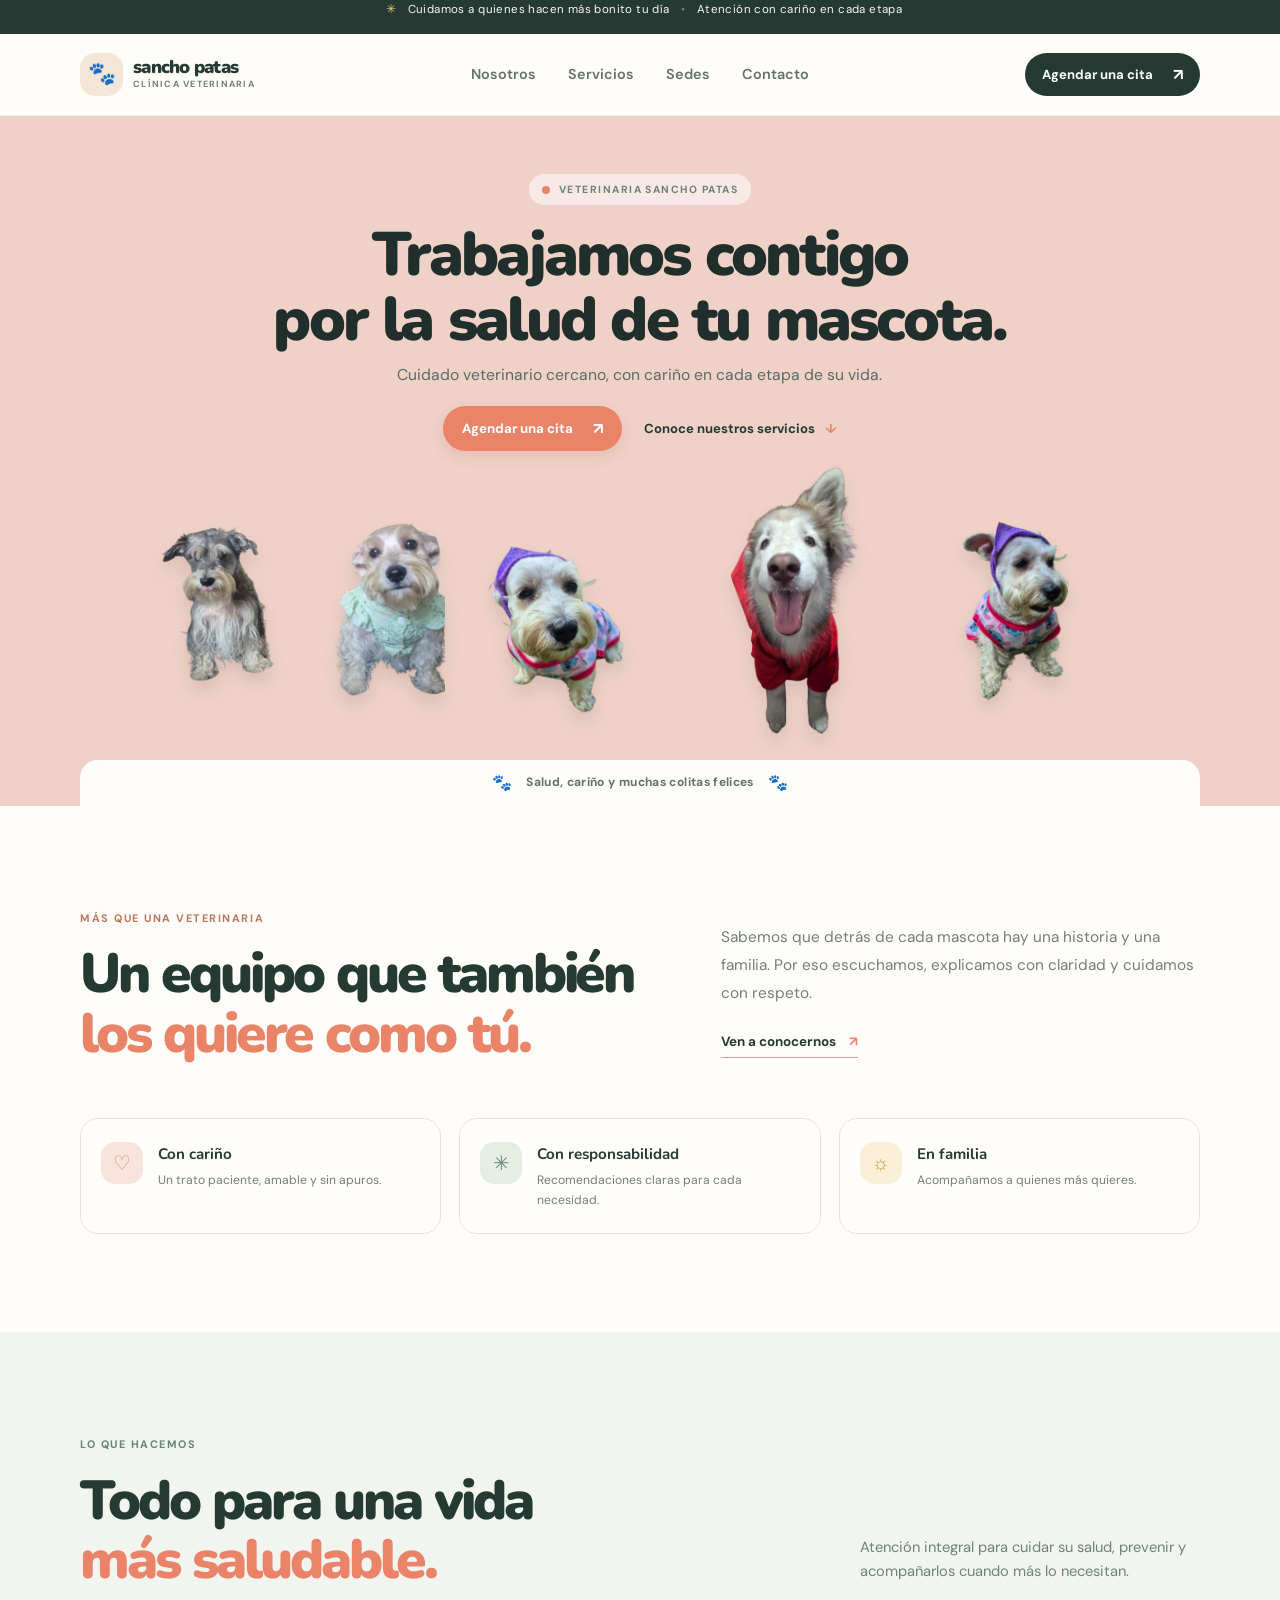
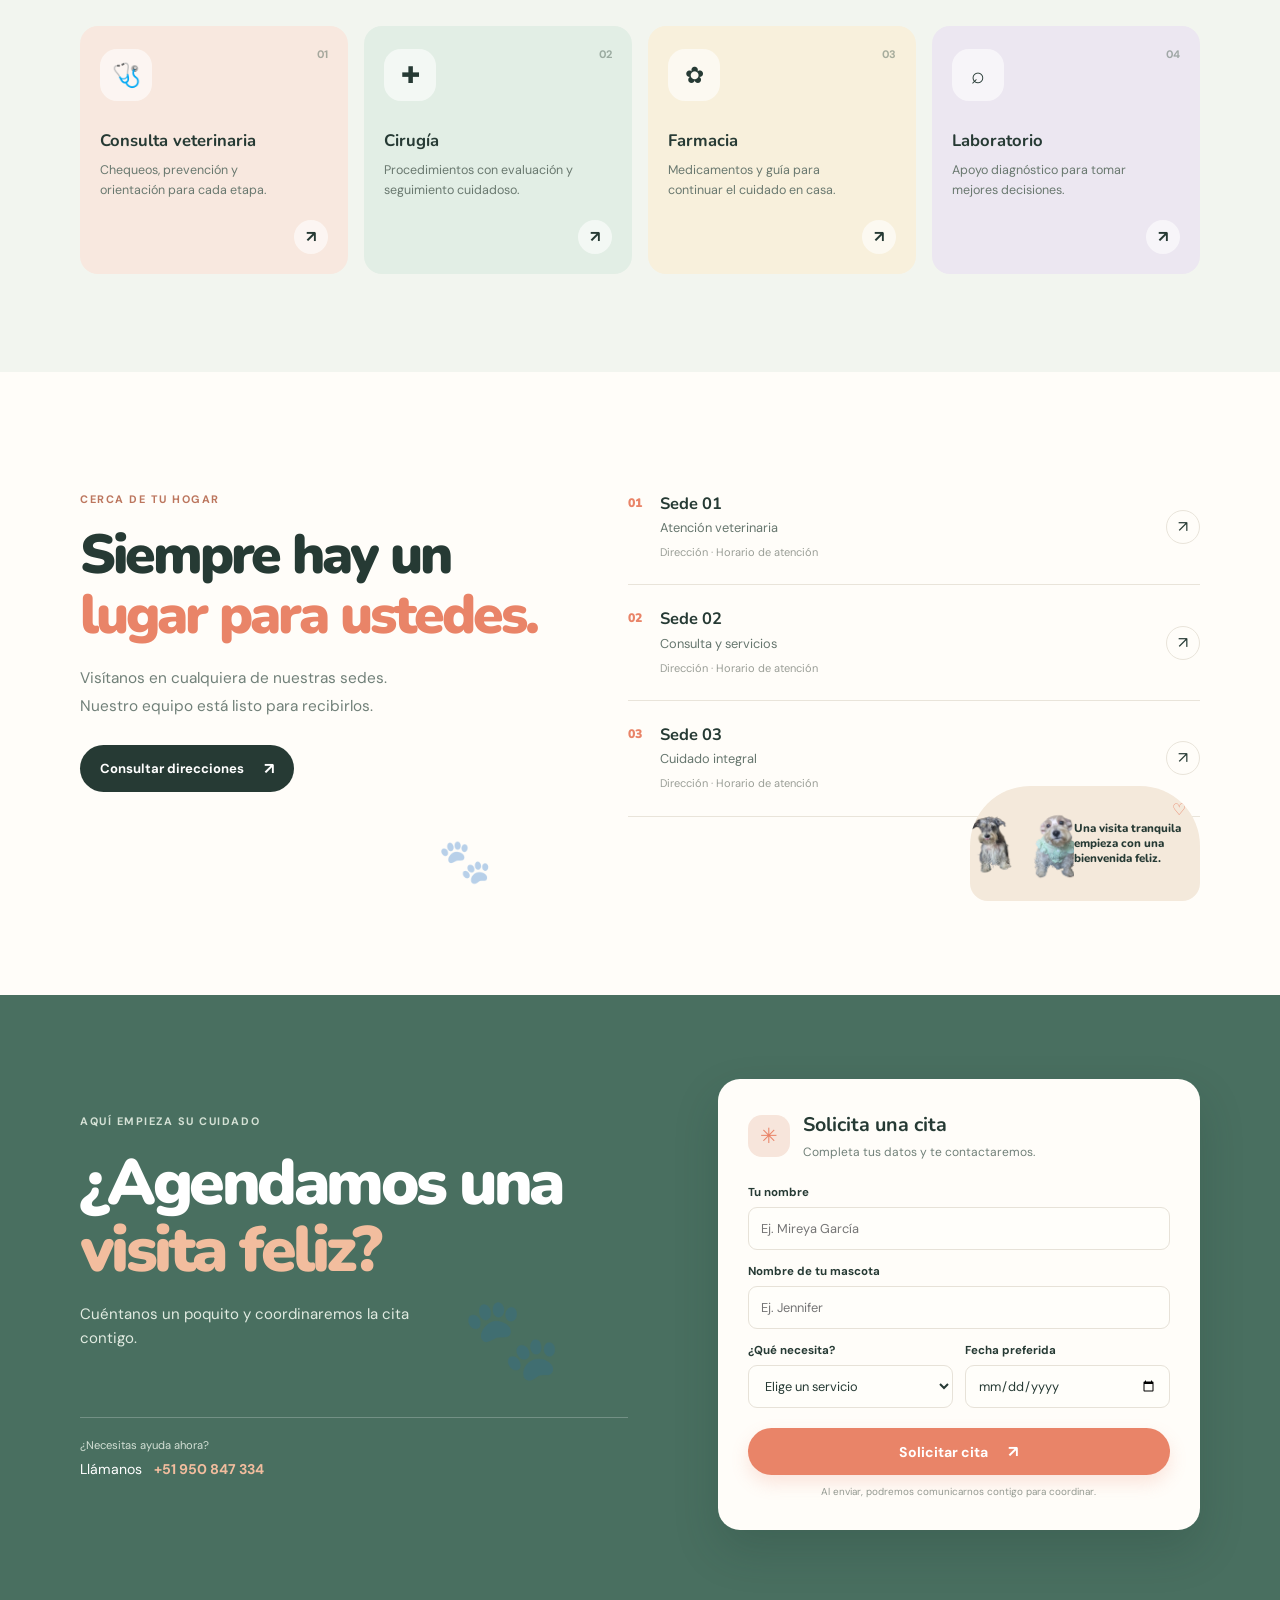
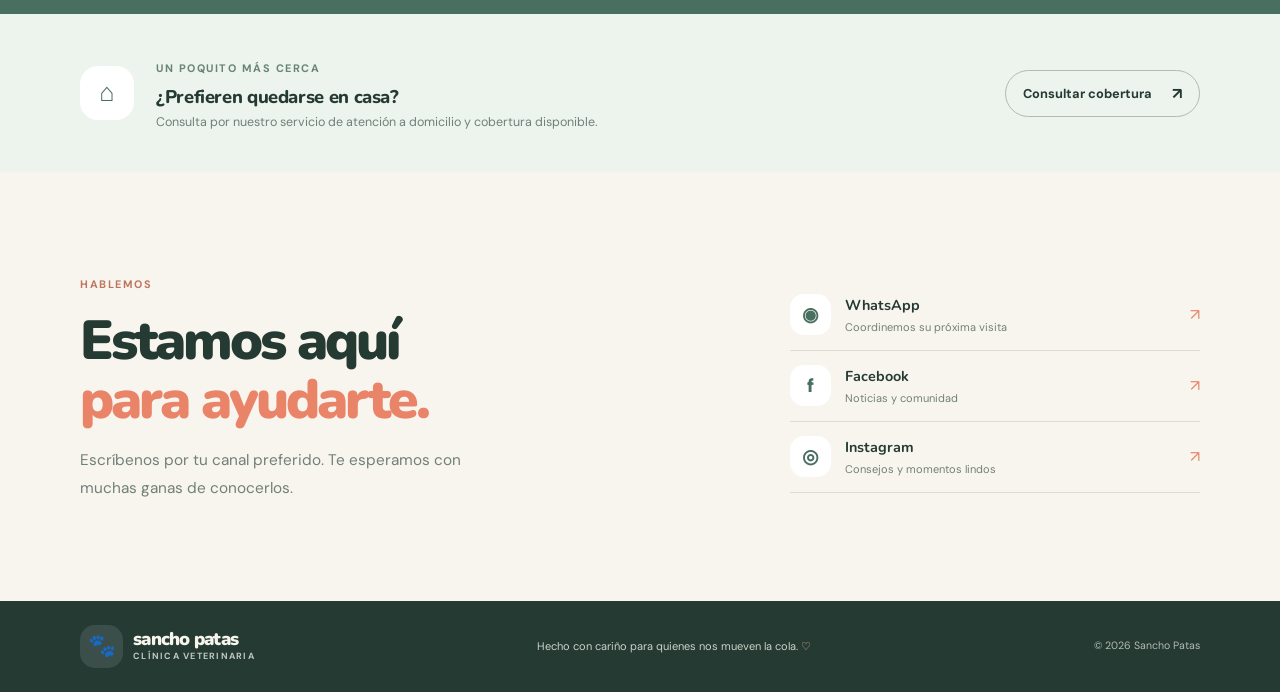
==== commit 234ca431: "mejora en la solicitud de cita" ====
--- a/WebSite-ProyectoFinal/index.html
+++ b/WebSite-ProyectoFinal/index.html
@@ -41,7 +41,7 @@
     <section class="section intro" id="nosotros"><div class="container intro-grid"><div><span class="eyebrow eyebrow-coral">MÁS QUE UNA VETERINARIA</span><h2>Un equipo que también<br><em>los quiere como tú.</em></h2></div><div class="intro-copy"><p>Sabemos que detrás de cada mascota hay una historia y una familia. Por eso escuchamos, explicamos con claridad y cuidamos con respeto.</p><a class="under-link" href="#contacto">Ven a conocernos <span>↗</span></a></div></div><div class="container values-row"><article class="value-card"><span class="value-icon">♡</span><div><h3>Con cariño</h3><p>Un trato paciente, amable y sin apuros.</p></div></article><article class="value-card"><span class="value-icon icon-green">✳</span><div><h3>Con responsabilidad</h3><p>Recomendaciones claras para cada necesidad.</p></div></article><article class="value-card"><span class="value-icon icon-yellow">☼</span><div><h3>En familia</h3><p>Acompañamos a quienes más quieres.</p></div></article></div></section>
     <section class="section services" id="servicios"><div class="container"><div class="section-heading"><div><span class="eyebrow eyebrow-green">LO QUE HACEMOS</span><h2>Todo para una vida<br><em>más saludable.</em></h2></div><p>Atención integral para cuidar su salud, prevenir y acompañarlos cuando más lo necesitan.</p></div><div class="service-grid"><article class="service-card service-peach"><span class="service-number">01</span><div class="service-icon">🩺</div><h3>Consulta veterinaria</h3><p>Chequeos, prevención y orientación para cada etapa.</p><a href="#agendar" aria-label="Agendar consulta veterinaria">↗</a></article><article class="service-card service-green"><span class="service-number">02</span><div class="service-icon">✚</div><h3>Cirugía</h3><p>Procedimientos con evaluación y seguimiento cuidadoso.</p><a href="#agendar" aria-label="Consultar por cirugía">↗</a></article><article class="service-card service-yellow"><span class="service-number">03</span><div class="service-icon">✿</div><h3>Farmacia</h3><p>Medicamentos y guía para continuar el cuidado en casa.</p><a href="#agendar" aria-label="Consultar por farmacia">↗</a></article><article class="service-card service-lilac"><span class="service-number">04</span><div class="service-icon">⌕</div><h3>Laboratorio</h3><p>Apoyo diagnóstico para tomar mejores decisiones.</p><a href="#agendar" aria-label="Consultar por laboratorio">↗</a></article></div></div></section>
     <section class="section branches" id="sedes"><div class="container branch-layout"><div class="branch-intro"><span class="eyebrow eyebrow-coral">CERCA DE TU HOGAR</span><h2>Siempre hay un<br><em>lugar para ustedes.</em></h2><p>Visítanos en cualquiera de nuestras sedes. Nuestro equipo está listo para recibirlos.</p><a class="button button-dark" href="#contacto">Consultar direcciones <span>↗</span></a><div class="branch-doodle">🐾</div></div><div class="branch-list"><article class="branch-item"><span class="branch-index">01</span><div><h3>Sede 01</h3><p>Atención veterinaria</p><small>Dirección · Horario de atención</small></div><a href="#contacto" aria-label="Consultar sede 1">↗</a></article><article class="branch-item"><span class="branch-index">02</span><div><h3>Sede 02</h3><p>Consulta y servicios</p><small>Dirección · Horario de atención</small></div><a href="#contacto" aria-label="Consultar sede 2">↗</a></article><article class="branch-item"><span class="branch-index">03</span><div><h3>Sede 03</h3><p>Cuidado integral</p><small>Dirección · Horario de atención</small></div><a href="#contacto" aria-label="Consultar sede 3">↗</a></article><div class="branch-photo"><img src="img/dog2.png" alt="Dos perritos acompañándose"><p>Una visita tranquila<br>empieza con una bienvenida feliz.</p><span>♡</span></div></div></div></section>
-    <section class="booking" id="agendar"><div class="container booking-layout"><div class="booking-copy"><span class="eyebrow eyebrow-light">AQUÍ EMPIEZA SU CUIDADO</span><h2>¿Agendamos una<br><em>visita feliz?</em></h2><p>Cuéntanos un poquito y coordinaremos la cita contigo.</p><div class="booking-paw">🐾</div><div class="booking-contact"><span>¿Necesitas ayuda ahora?</span><a href="tel:+51950847334">Llámanos <b>+51 950 847 334</b></a></div></div><form class="booking-form" onsubmit="event.preventDefault(); alert('¡Gracias! Tu solicitud quedó lista para coordinar.');"><div class="form-title"><span>✳</span><div><h3>Solicita una cita</h3><p>Completa tus datos y te contactaremos.</p></div></div><label for="owner-name">Tu nombre</label><input id="owner-name" name="owner" autocomplete="name" placeholder="Ej. Camila García" required><label for="pet-name">Nombre de tu mascota</label><input id="pet-name" name="pet" placeholder="Ej. Luna" required><div class="form-row"><div><label for="service">¿Qué necesita?</label><select id="service" name="service" required><option value="" disabled selected>Elige un servicio</option><option>Consulta veterinaria</option><option>Cirugía</option><option>Farmacia</option><option>Laboratorio</option><option>Atención a domicilio</option></select></div><div><label for="datetime">Fecha preferida</label><input id="datetime" name="date" type="date" required></div></div><button class="button button-coral form-submit" type="submit">Solicitar cita <span>↗</span></button><small class="form-privacy">Al enviar, podremos comunicarnos contigo para coordinar.</small></form></div></section>
+    <section class="booking" id="agendar"><div class="container booking-layout"><div class="booking-copy"><span class="eyebrow eyebrow-light">AQUÍ EMPIEZA SU CUIDADO</span><h2>¿Agendamos una<br><em>visita feliz?</em></h2><p>Cuéntanos un poquito y coordinaremos la cita contigo.</p><div class="booking-paw">🐾</div><div class="booking-contact"><span>¿Necesitas ayuda ahora?</span><a href="tel:+51950847334">Llámanos <b>+51 950 847 334</b></a></div></div><form class="booking-form" onsubmit="event.preventDefault(); alert('¡Gracias! Tu solicitud quedó lista para coordinar.');"><div class="form-title"><span>✳</span><div><h3>Solicita una cita</h3><p>Completa tus datos y te contactaremos.</p></div></div><label for="owner-name">Tu nombre</label><input id="owner-name" name="owner" autocomplete="name" placeholder="Ej. Mireya García" required><label for="pet-name">Nombre de tu mascota</label><input id="pet-name" name="pet" placeholder="Ej. Jennifer" required><div class="form-row"><div><label for="service">¿Qué necesita?</label><select id="service" name="service" required><option value="" disabled selected>Elige un servicio</option><option>Consulta veterinaria</option><option>Cirugía</option><option>Farmacia</option><option>Laboratorio</option><option>Atención a domicilio</option></select></div><div><label for="datetime">Fecha preferida</label><input id="datetime" name="date" type="date" required></div></div><button class="button button-coral form-submit" type="submit">Solicitar cita <span>↗</span></button><small class="form-privacy">Al enviar, podremos comunicarnos contigo para coordinar.</small></form></div></section>
     <section class="home-care"><div class="container home-care-inner"><span class="home-icon">⌂</span><div><span class="eyebrow eyebrow-green">UN POQUITO MÁS CERCA</span><h2>¿Prefieren quedarse en casa?</h2><p>Consulta por nuestro servicio de atención a domicilio y cobertura disponible.</p></div><a class="button button-outline" href="#contacto">Consultar cobertura <span>↗</span></a></div></section>
     <section class="contact section" id="contacto"><div class="container contact-layout"><div><span class="eyebrow eyebrow-coral">HABLEMOS</span><h2>Estamos aquí<br><em>para ayudarte.</em></h2><p>Escríbenos por tu canal preferido. Te esperamos con muchas ganas de conocerlos.</p></div><div class="social-links"><a href="https://wa.me/51950847334" target="_blank" rel="noopener noreferrer"><span>◉</span><div><b>WhatsApp</b><small>Coordinemos su próxima visita</small></div><i>↗</i></a><a href="https://facebook.com" target="_blank" rel="noopener noreferrer"><span>f</span><div><b>Facebook</b><small>Noticias y comunidad</small></div><i>↗</i></a><a href="https://instagram.com" target="_blank" rel="noopener noreferrer"><span>◎</span><div><b>Instagram</b><small>Consejos y momentos lindos</small></div><i>↗</i></a></div></div></section>
   </main>
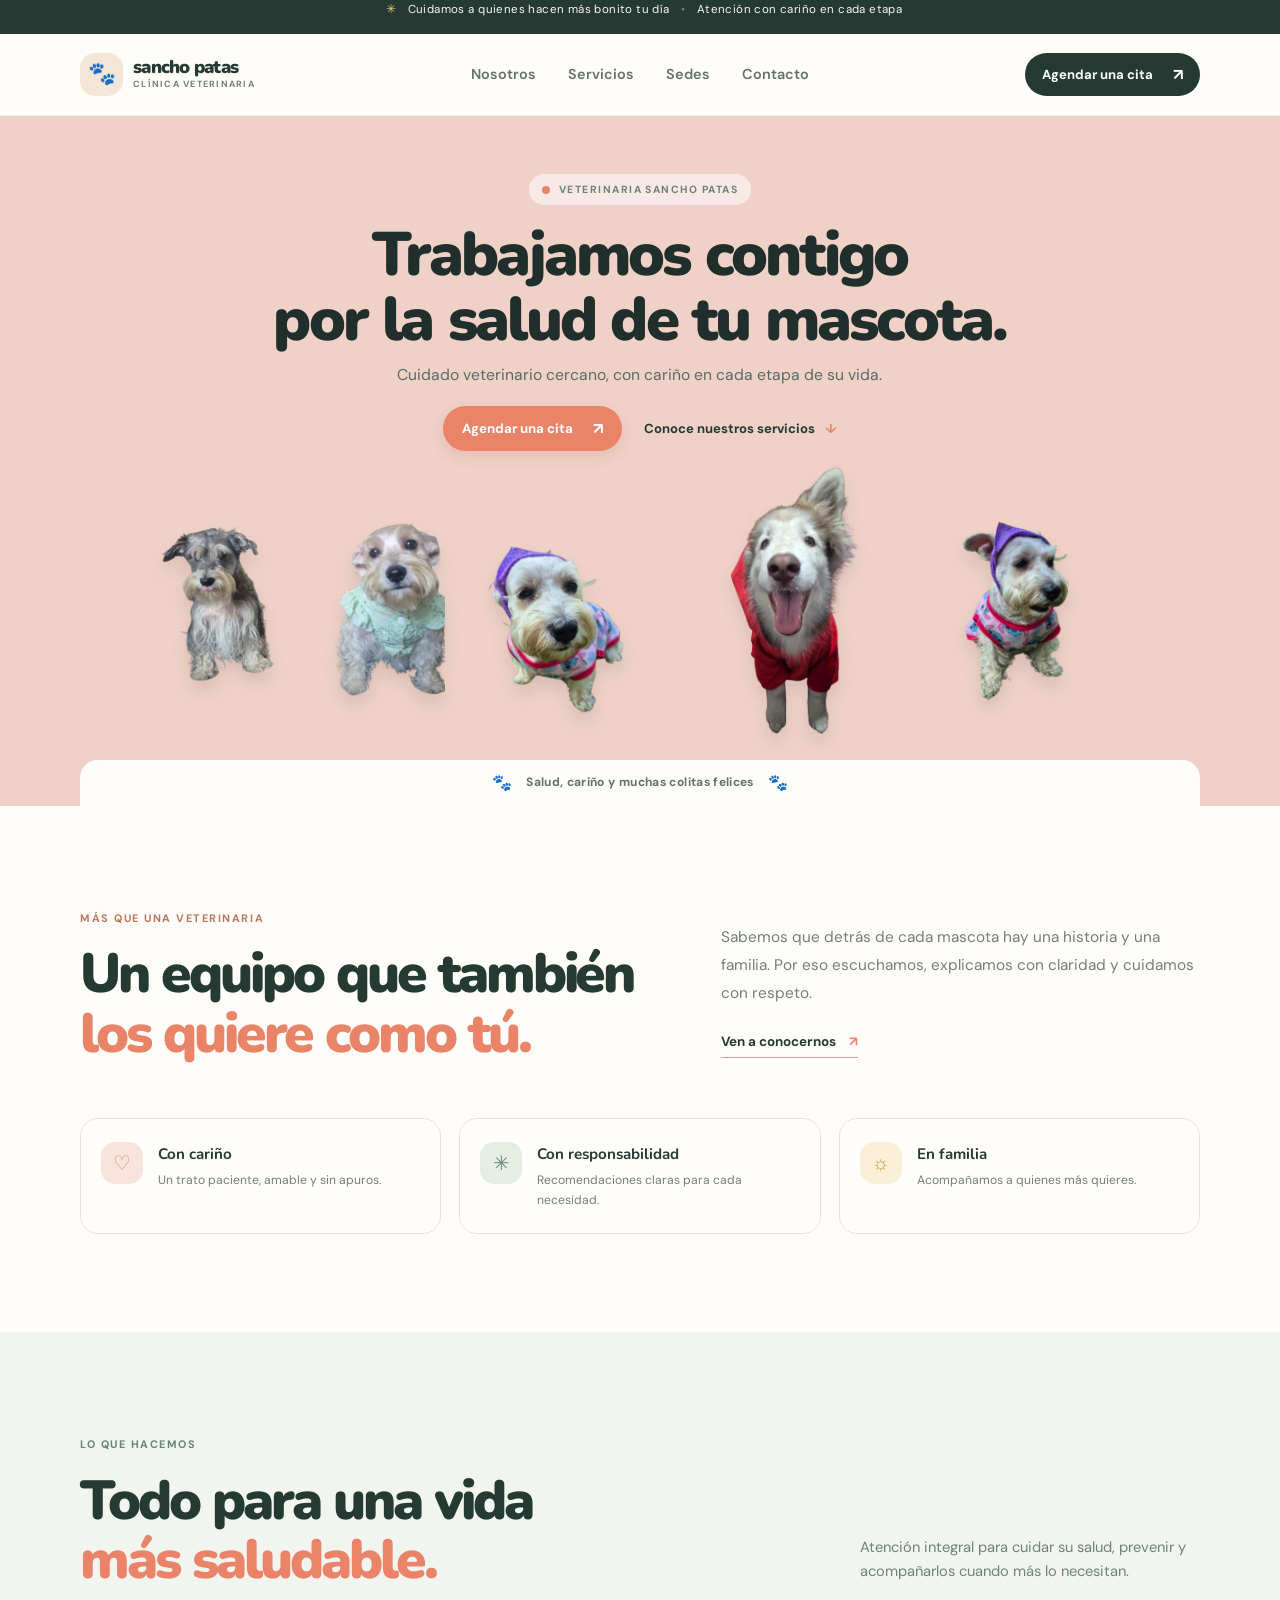
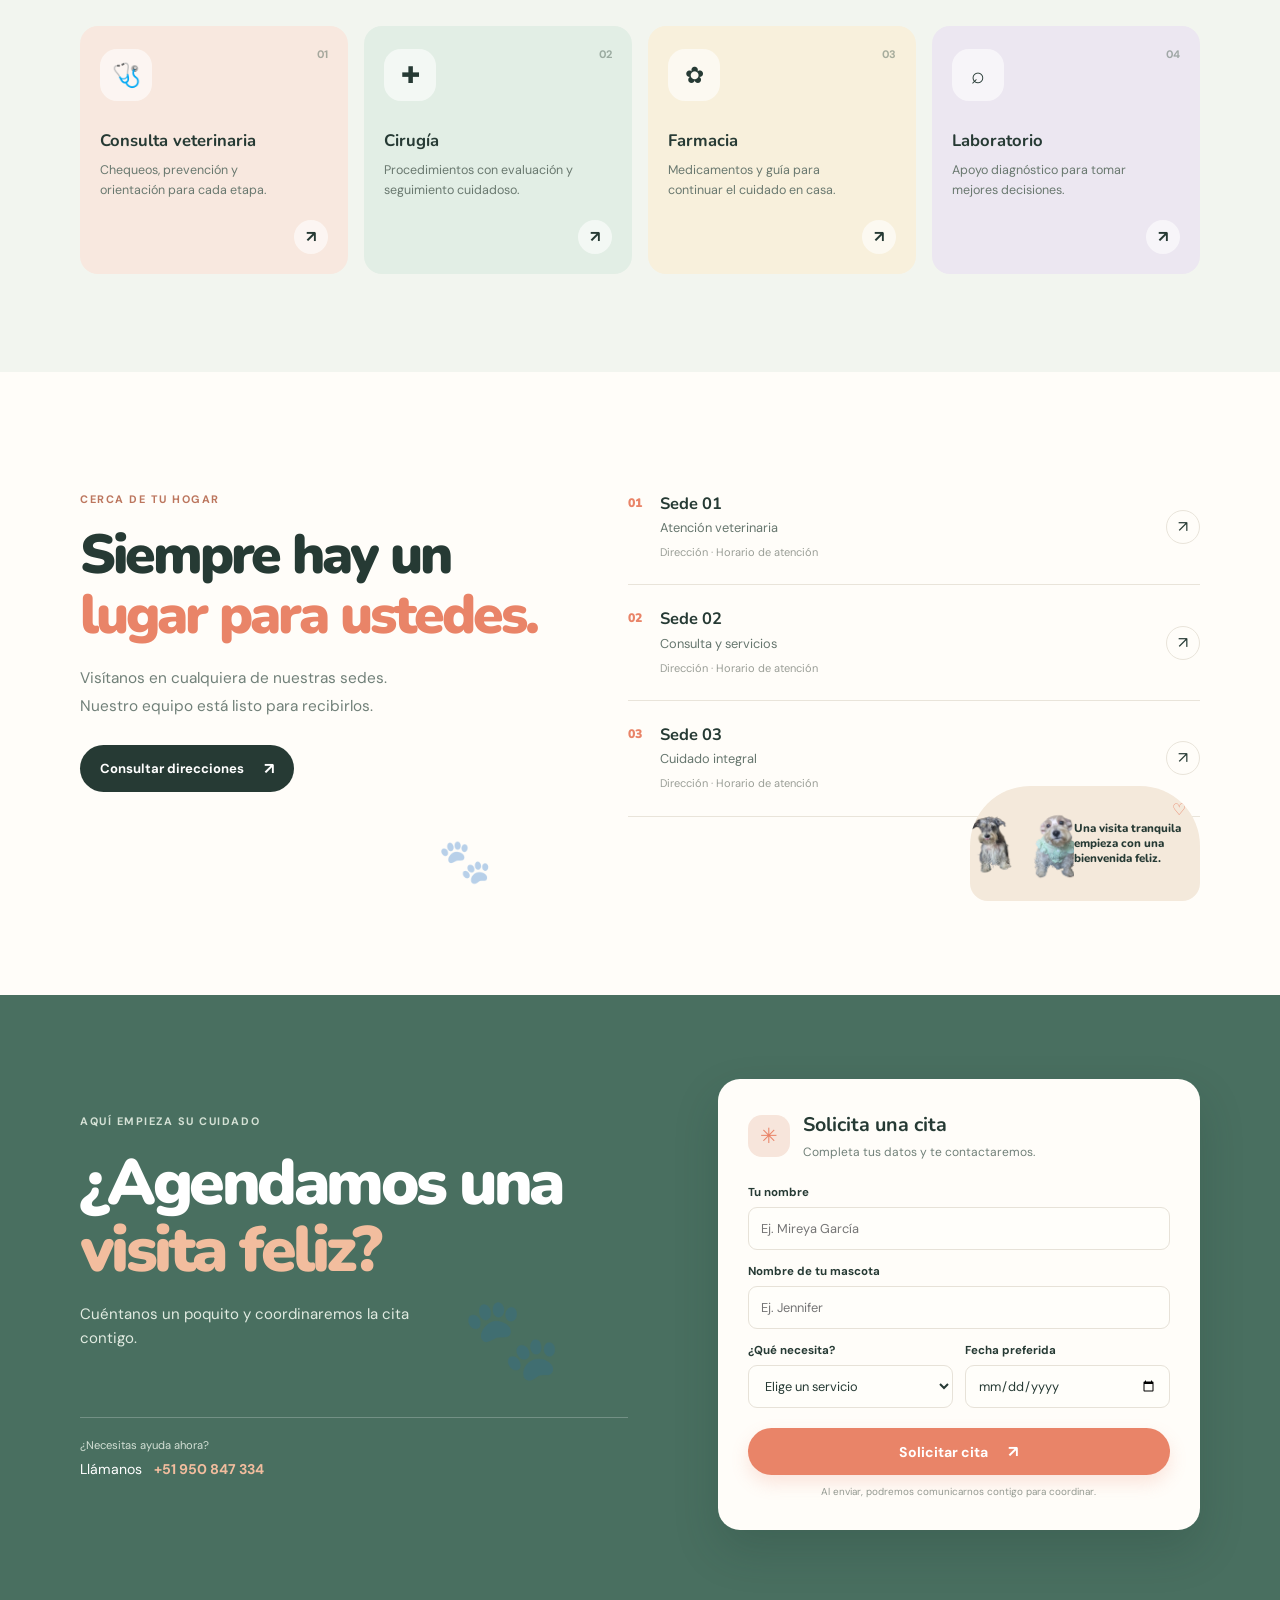
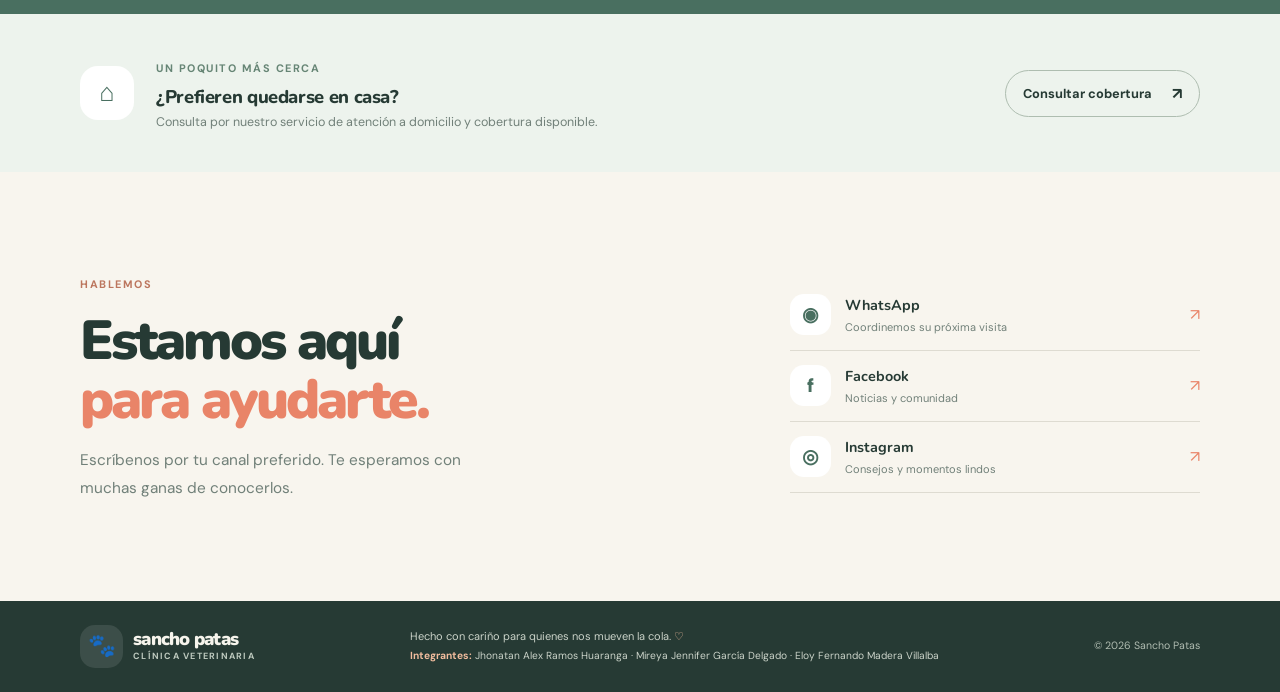
==== commit c5154fff: "Agrega integrantes al footer" ====
--- a/WebSite-ProyectoFinal/index.html
+++ b/WebSite-ProyectoFinal/index.html
@@ -45,7 +45,27 @@
     <section class="home-care"><div class="container home-care-inner"><span class="home-icon">⌂</span><div><span class="eyebrow eyebrow-green">UN POQUITO MÁS CERCA</span><h2>¿Prefieren quedarse en casa?</h2><p>Consulta por nuestro servicio de atención a domicilio y cobertura disponible.</p></div><a class="button button-outline" href="#contacto">Consultar cobertura <span>↗</span></a></div></section>
     <section class="contact section" id="contacto"><div class="container contact-layout"><div><span class="eyebrow eyebrow-coral">HABLEMOS</span><h2>Estamos aquí<br><em>para ayudarte.</em></h2><p>Escríbenos por tu canal preferido. Te esperamos con muchas ganas de conocerlos.</p></div><div class="social-links"><a href="https://wa.me/51950847334" target="_blank" rel="noopener noreferrer"><span>◉</span><div><b>WhatsApp</b><small>Coordinemos su próxima visita</small></div><i>↗</i></a><a href="https://facebook.com" target="_blank" rel="noopener noreferrer"><span>f</span><div><b>Facebook</b><small>Noticias y comunidad</small></div><i>↗</i></a><a href="https://instagram.com" target="_blank" rel="noopener noreferrer"><span>◎</span><div><b>Instagram</b><small>Consejos y momentos lindos</small></div><i>↗</i></a></div></div></section>
   </main>
-  <footer class="footer"><div class="container footer-inner"><a class="brand footer-brand" href="#inicio"><span class="brand-mark">🐾</span><span><strong>sancho patas</strong><small>CLÍNICA VETERINARIA</small></span></a><p>Hecho con cariño para quienes nos mueven la cola. <span>♡</span></p><small>© 2026 Sancho Patas</small></div></footer>
+    <footer class="footer">
+    <div class="container footer-inner">
+      <a class="brand footer-brand" href="#inicio">
+        <span class="brand-mark">🐾</span>
+        <span>
+          <strong>sancho patas</strong>
+          <small>CLÍNICA VETERINARIA</small>
+        </span>
+      </a>
+      <p class="footer-note">
+        Hecho con cariño para quienes nos mueven la cola. <span class="footer-heart">♡</span>
+        <br>
+        <span class="team-credit">
+          <strong>Integrantes:</strong>
+          Jhonatan Alex Ramos Huaranga · Mireya Jennifer García Delgado · Eloy Fernando Madera Villalba
+        </span>
+      </p>
+      <small class="copyright">© 2026 Sancho Patas</small>
+    </div>
+  </footer>
 </body>
 </html>
 
+
--- a/WebSite-ProyectoFinal/styles.css
+++ b/WebSite-ProyectoFinal/styles.css
@@ -5,3 +5,14 @@
 /* Portada 2.1: composición centrada, inspirada en una clínica cercana y luminosa */
 .hero{padding:58px 0 0;background:#efd1c7;overflow:hidden;min-height:630px}.hero-grid,.hero-orbit,.hero-art,.hero-note,.trust-strip,.hero-caption{display:none!important}.hero-inner{position:relative;display:flex;flex-direction:column;align-items:center;text-align:center;min-height:572px}.hero-heading{position:relative;z-index:2;max-width:760px}.hero-heading .eyebrow{color:#6f8178;background:#fff8;padding:7px 13px;border-radius:99px;font-size:.65rem}.hero-heading .eyebrow i{background:var(--coral)}.hero-heading h1{font-size:clamp(2.4rem,4.8vw,4rem);line-height:1.05;letter-spacing:-.045em;margin:18px auto 10px;color:#202f2b}.hero-heading>p{font-size:.98rem;color:#586b63;margin:0 auto 18px}.hero-actions{justify-content:center;gap:22px}.hero-actions .button{padding:12px 19px;font-size:.83rem}.hero-secondary{font-size:.82rem;font-weight:700;text-decoration:none;color:var(--ink)}.hero-secondary span{margin-left:7px;color:var(--coral)}.hero-dogs{position:relative;z-index:1;width:min(960px,100%);height:300px;margin:9px auto 0;display:flex;align-items:flex-end;justify-content:center;gap:0}.hero-dog{height:100%;display:flex;justify-content:center;align-items:flex-end;position:relative;flex:1;min-width:0}.hero-dog img{display:block;width:100%;height:100%;object-fit:contain;object-position:center bottom;filter:drop-shadow(0 10px 8px #493d3520);transition:transform .25s}.hero-dog:hover img{transform:translateY(-7px)}.dog-one{flex:1.15}.dog-one img{width:150%;max-width:none;object-fit:cover;object-position:center bottom}.dog-two{flex:.82}.dog-two img{width:100%}.dog-three{flex:1.08}.dog-three img{width:100%}.dog-four{flex:.82}.dog-four img{width:100%}.hero-dogline{position:relative;z-index:2;width:100%;height:46px;background:#fffdf9;border-radius:18px 18px 0 0;display:flex;align-items:center;justify-content:center;gap:14px;color:#61746a;font-size:.75rem;font-weight:700;letter-spacing:.03em}.hero-dogline span{color:#9673a1;font-size:1rem}.hero .hero-actions .button-coral{box-shadow:0 5px 13px #b2604c2b}.hero .hero-actions .button-coral:hover{box-shadow:0 8px 18px #b2604c36}
 @media(max-width:650px){.hero{padding-top:39px;min-height:auto}.hero-inner{min-height:0}.hero-heading h1{font-size:clamp(2.05rem,8vw,3rem);line-height:1.08;margin-top:15px}.hero-heading>p{font-size:.83rem;max-width:320px}.hero-actions{gap:13px}.hero-actions .button{padding:11px 14px;font-size:.74rem}.hero-secondary{font-size:.72rem}.hero-dogs{height:230px;margin-top:21px;gap:0}.dog-one{flex:1.05}.dog-one img{width:160%}.dog-two{flex:.68}.dog-three{flex:.92}.dog-four{flex:.68}.hero-dogline{height:42px;font-size:.65rem;gap:9px}.hero-dogline span{font-size:.88rem}}
+
+/* Créditos del grupo en el pie de página */
+.footer-inner > .footer-note { margin: 0; font-size: .69rem; color: #cbd3c9; }
+.footer-inner > .footer-note .footer-heart { color: #f2bd9e; }
+.footer-inner > .footer-note .team-credit { color: #cbd3c9; font-size: .64rem; }
+.footer-inner > .footer-note .team-credit strong { color: #f2bd9e; }
+.footer-inner > .copyright { font-size: .66rem; color: #b1bdb2; }
+@media (max-width: 650px) {
+  .footer-inner > .footer-note { order: 3; width: 100%; }
+  .footer-inner > .copyright { margin-left: auto; }
+}
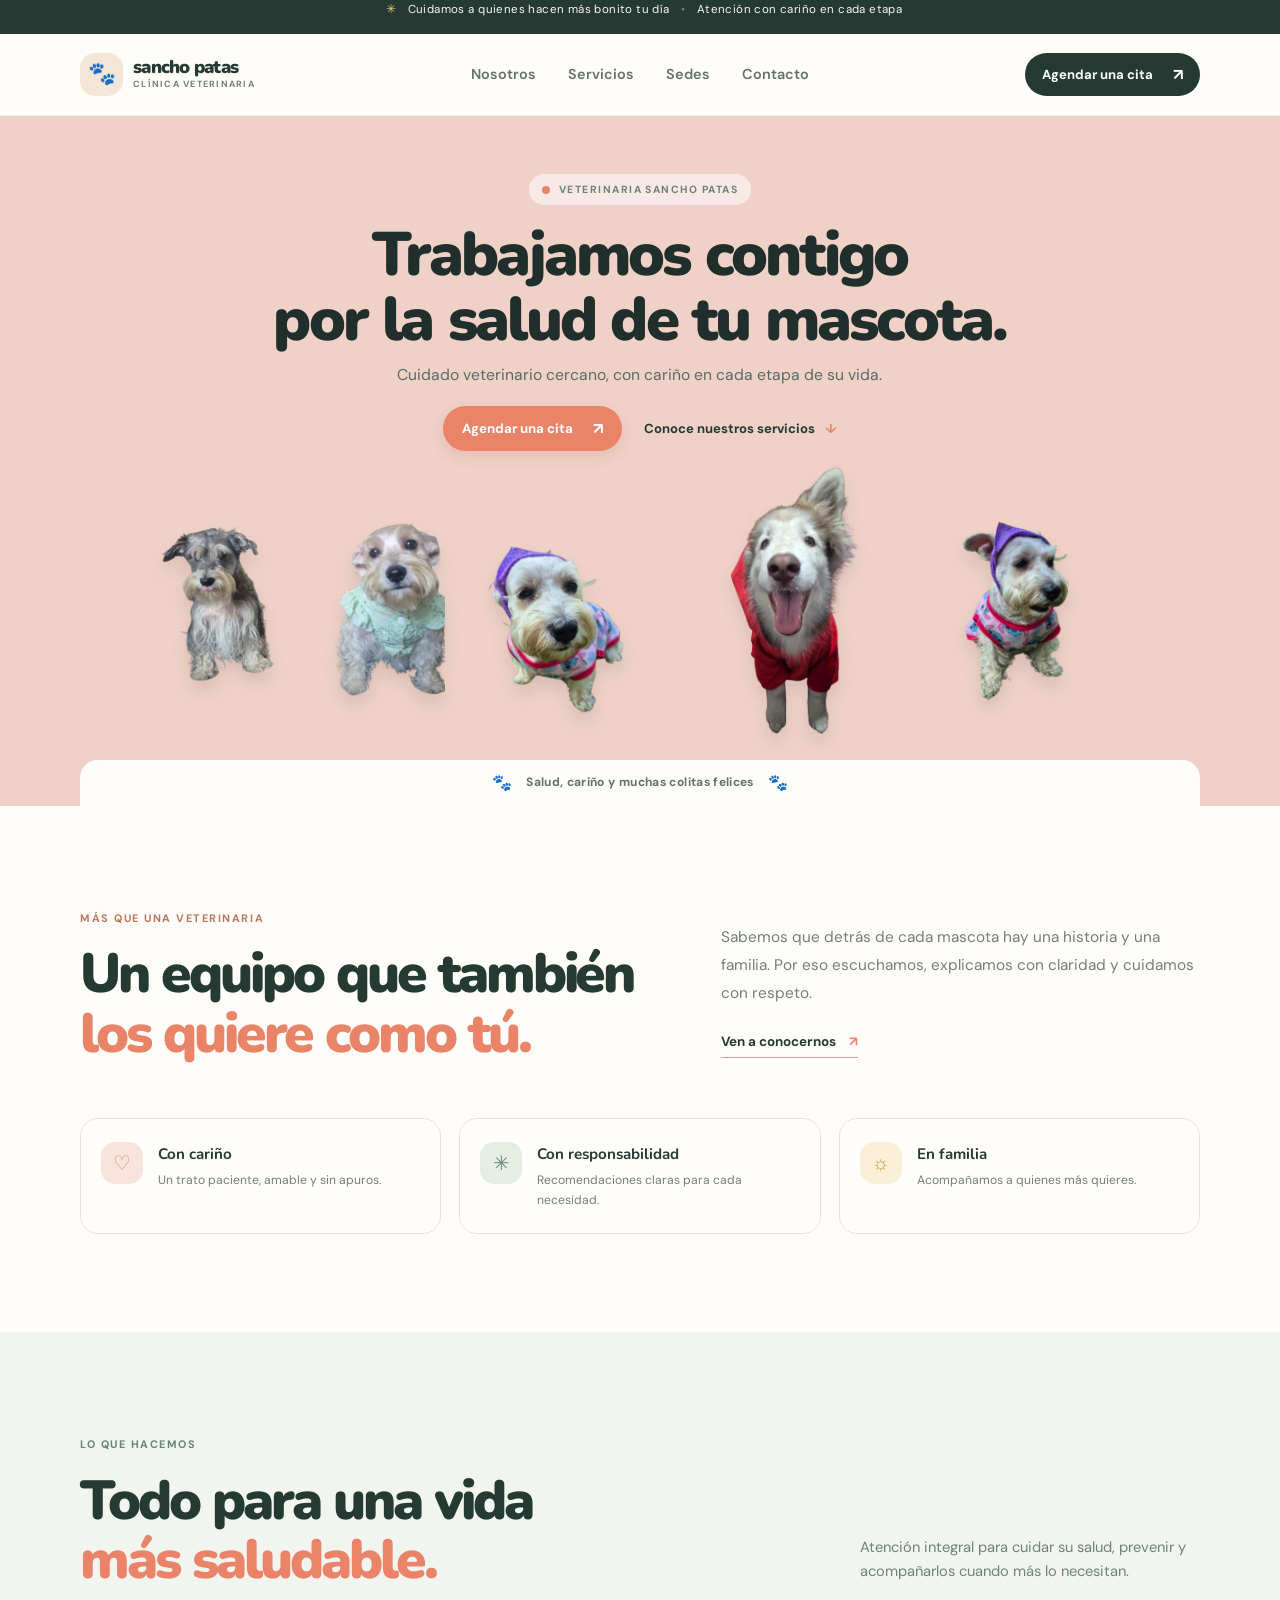
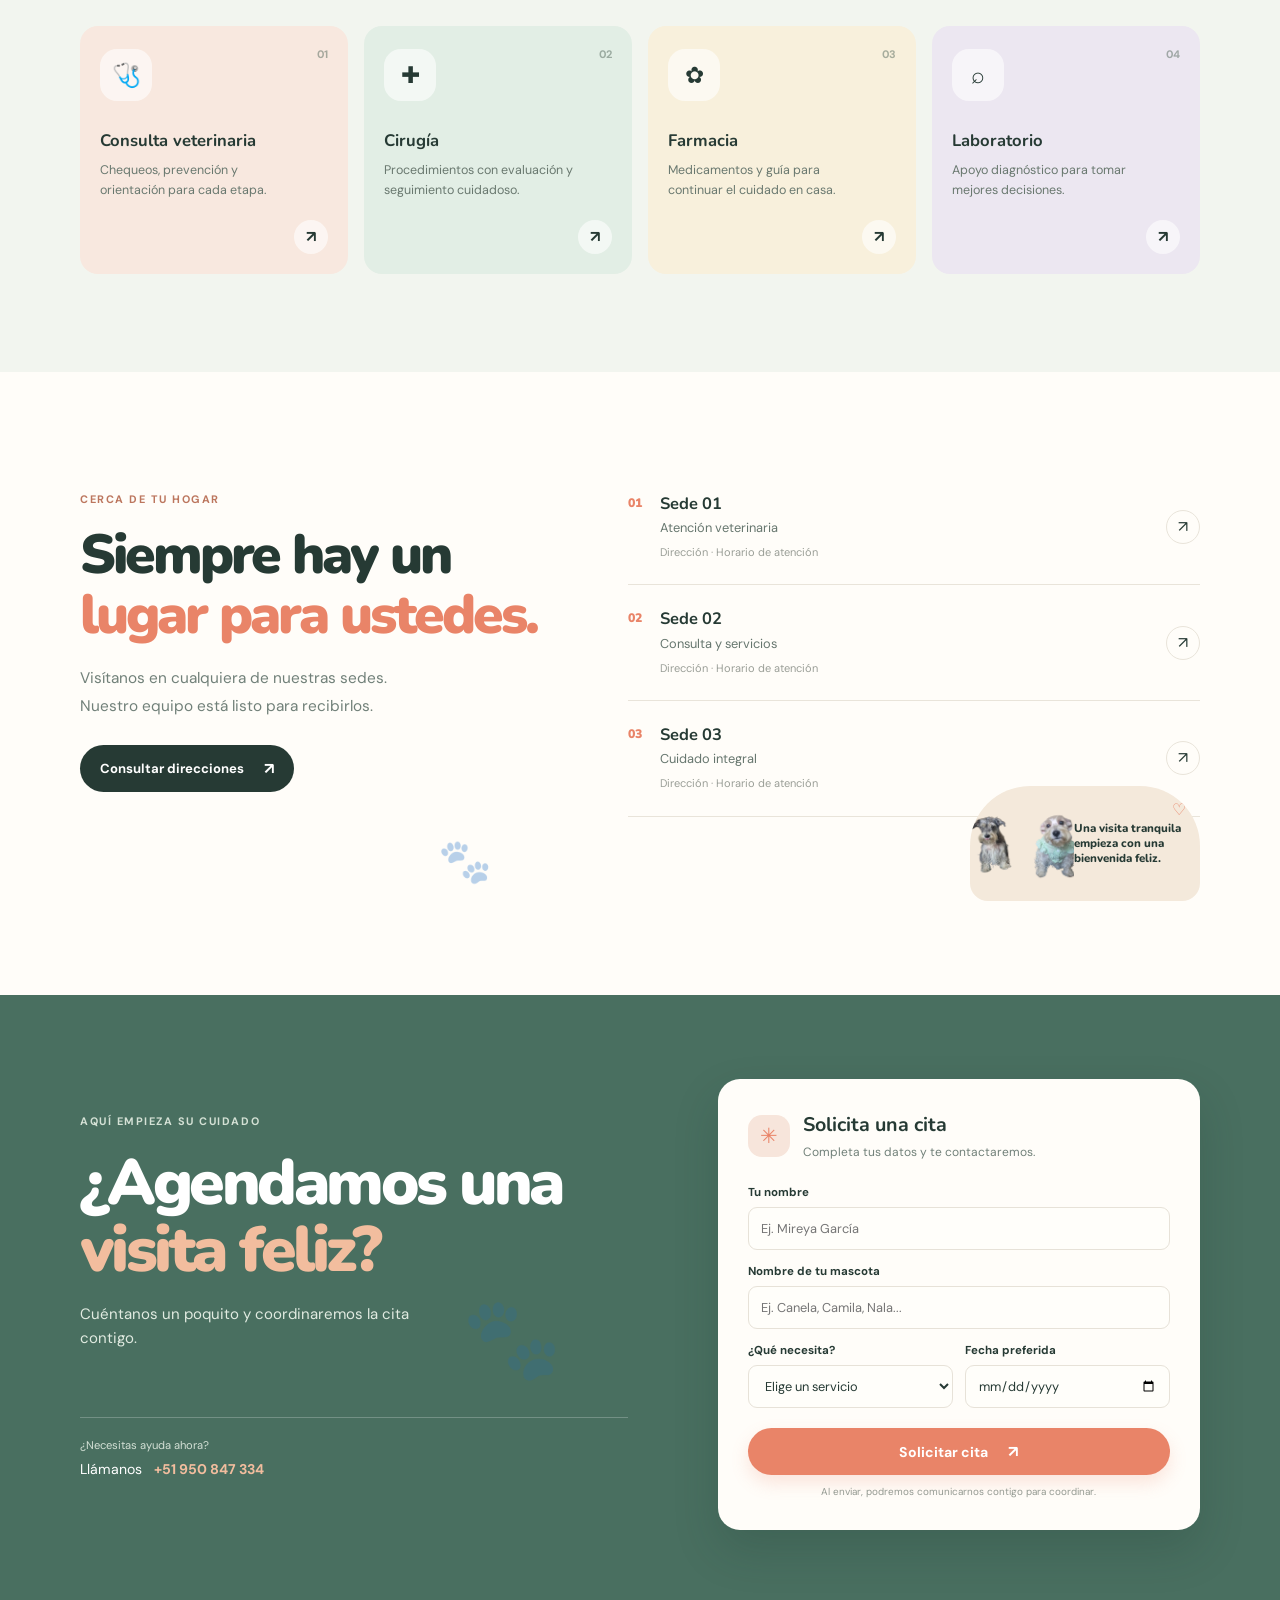
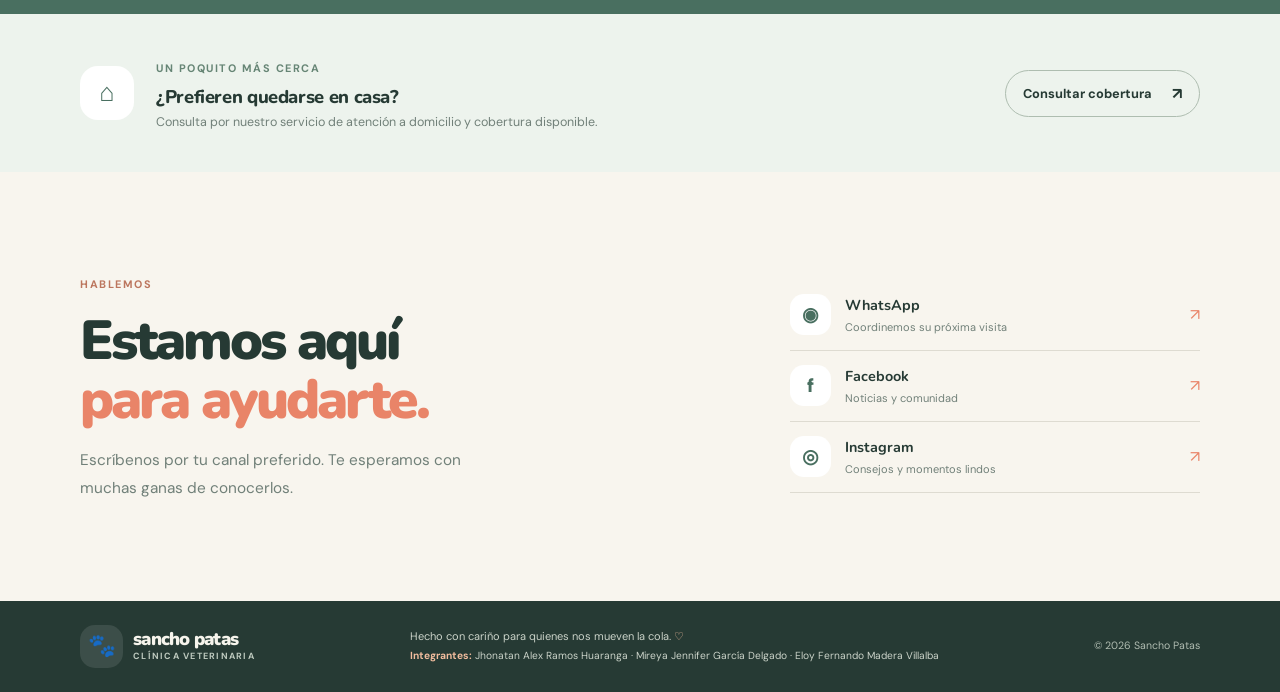
==== commit 4a544d9d: "mejora de nombre de mascota" ====
--- a/WebSite-ProyectoFinal/index.html
+++ b/WebSite-ProyectoFinal/index.html
@@ -1,51 +1,216 @@
 <!doctype html>
 <html lang="es">
+
 <head>
   <meta charset="utf-8">
   <meta name="viewport" content="width=device-width, initial-scale=1">
   <meta name="theme-color" content="#f8f5ee">
-  <meta name="description" content="Sancho Patas: cuidado veterinario cercano, responsable y lleno de cariño para tus compañeros de vida.">
+  <meta name="description"
+    content="Sancho Patas: cuidado veterinario cercano, responsable y lleno de cariño para tus compañeros de vida.">
   <title>Sancho Patas | Cuidado que se siente como hogar</title>
   <link rel="preconnect" href="https://fonts.googleapis.com">
   <link rel="preconnect" href="https://fonts.gstatic.com" crossorigin>
-  <link href="https://fonts.googleapis.com/css2?family=DM+Sans:wght@400;500;600;700&family=Nunito:wght@600;700;800;900&display=swap" rel="stylesheet">
+  <link
+    href="https://fonts.googleapis.com/css2?family=DM+Sans:wght@400;500;600;700&family=Nunito:wght@600;700;800;900&display=swap"
+    rel="stylesheet">
   <link rel="stylesheet" href="styles.css">
 </head>
+
 <body>
-  <div class="topline"><span>✳</span> Cuidamos a quienes hacen más bonito tu día <span class="topline-dot">•</span> Atención con cariño en cada etapa</div>
+  <div class="topline"><span>✳</span> Cuidamos a quienes hacen más bonito tu día <span class="topline-dot">•</span>
+    Atención con cariño en cada etapa</div>
   <header class="site-header">
     <div class="container nav-wrap">
-      <a class="brand" href="#inicio" aria-label="Sancho Patas, inicio"><span class="brand-mark">🐾</span><span><strong>sancho patas</strong><small>CLÍNICA VETERINARIA</small></span></a>
-      <nav class="nav-links" aria-label="Navegación principal"><a href="#nosotros">Nosotros</a><a href="#servicios">Servicios</a><a href="#sedes">Sedes</a><a href="#contacto">Contacto</a></nav>
+      <a class="brand" href="#inicio" aria-label="Sancho Patas, inicio"><span
+          class="brand-mark">🐾</span><span><strong>sancho patas</strong><small>CLÍNICA VETERINARIA</small></span></a>
+      <nav class="nav-links" aria-label="Navegación principal"><a href="#nosotros">Nosotros</a><a
+          href="#servicios">Servicios</a><a href="#sedes">Sedes</a><a href="#contacto">Contacto</a></nav>
       <a class="button button-dark nav-cta" href="#agendar">Agendar una cita <span>↗</span></a>
     </div>
   </header>
   <main>
     <section class="hero" id="inicio">
-    <div class="container hero-inner">
-      <div class="hero-heading">
-        <span class="eyebrow"><i></i> VETERINARIA SANCHO PATAS</span>
-        <h1>Trabajamos contigo<br>por la salud de tu mascota.</h1>
-        <p>Cuidado veterinario cercano, con cariño en cada etapa de su vida.</p>
-        <div class="hero-actions"><a class="button button-coral" href="#agendar">Agendar una cita <span>↗</span></a><a class="hero-secondary" href="#servicios">Conoce nuestros servicios <span>↓</span></a></div>
-      </div>
-      <div class="hero-dogs" aria-label="Nuestros pacientes felices">
-        <div class="hero-dog dog-one"><img src="img/dog2.png" alt="Dos perritos listos para su visita veterinaria"></div>
-        <div class="hero-dog dog-two"><img src="img/dog1.png" alt="Perrito pequeño con ropa colorida"></div>
-        <div class="hero-dog dog-three"><img src="img/dog3.png" alt="Perrito sonriente con suéter rojo"></div>
-        <div class="hero-dog dog-four"><img src="img/dog4.png" alt="Perrito con bandana morada"></div>
-      </div>
-      <div class="hero-dogline"><span>🐾</span> Salud, cariño y muchas colitas felices <span>🐾</span></div>
-    </div>
-  </section>
-    <section class="section intro" id="nosotros"><div class="container intro-grid"><div><span class="eyebrow eyebrow-coral">MÁS QUE UNA VETERINARIA</span><h2>Un equipo que también<br><em>los quiere como tú.</em></h2></div><div class="intro-copy"><p>Sabemos que detrás de cada mascota hay una historia y una familia. Por eso escuchamos, explicamos con claridad y cuidamos con respeto.</p><a class="under-link" href="#contacto">Ven a conocernos <span>↗</span></a></div></div><div class="container values-row"><article class="value-card"><span class="value-icon">♡</span><div><h3>Con cariño</h3><p>Un trato paciente, amable y sin apuros.</p></div></article><article class="value-card"><span class="value-icon icon-green">✳</span><div><h3>Con responsabilidad</h3><p>Recomendaciones claras para cada necesidad.</p></div></article><article class="value-card"><span class="value-icon icon-yellow">☼</span><div><h3>En familia</h3><p>Acompañamos a quienes más quieres.</p></div></article></div></section>
-    <section class="section services" id="servicios"><div class="container"><div class="section-heading"><div><span class="eyebrow eyebrow-green">LO QUE HACEMOS</span><h2>Todo para una vida<br><em>más saludable.</em></h2></div><p>Atención integral para cuidar su salud, prevenir y acompañarlos cuando más lo necesitan.</p></div><div class="service-grid"><article class="service-card service-peach"><span class="service-number">01</span><div class="service-icon">🩺</div><h3>Consulta veterinaria</h3><p>Chequeos, prevención y orientación para cada etapa.</p><a href="#agendar" aria-label="Agendar consulta veterinaria">↗</a></article><article class="service-card service-green"><span class="service-number">02</span><div class="service-icon">✚</div><h3>Cirugía</h3><p>Procedimientos con evaluación y seguimiento cuidadoso.</p><a href="#agendar" aria-label="Consultar por cirugía">↗</a></article><article class="service-card service-yellow"><span class="service-number">03</span><div class="service-icon">✿</div><h3>Farmacia</h3><p>Medicamentos y guía para continuar el cuidado en casa.</p><a href="#agendar" aria-label="Consultar por farmacia">↗</a></article><article class="service-card service-lilac"><span class="service-number">04</span><div class="service-icon">⌕</div><h3>Laboratorio</h3><p>Apoyo diagnóstico para tomar mejores decisiones.</p><a href="#agendar" aria-label="Consultar por laboratorio">↗</a></article></div></div></section>
-    <section class="section branches" id="sedes"><div class="container branch-layout"><div class="branch-intro"><span class="eyebrow eyebrow-coral">CERCA DE TU HOGAR</span><h2>Siempre hay un<br><em>lugar para ustedes.</em></h2><p>Visítanos en cualquiera de nuestras sedes. Nuestro equipo está listo para recibirlos.</p><a class="button button-dark" href="#contacto">Consultar direcciones <span>↗</span></a><div class="branch-doodle">🐾</div></div><div class="branch-list"><article class="branch-item"><span class="branch-index">01</span><div><h3>Sede 01</h3><p>Atención veterinaria</p><small>Dirección · Horario de atención</small></div><a href="#contacto" aria-label="Consultar sede 1">↗</a></article><article class="branch-item"><span class="branch-index">02</span><div><h3>Sede 02</h3><p>Consulta y servicios</p><small>Dirección · Horario de atención</small></div><a href="#contacto" aria-label="Consultar sede 2">↗</a></article><article class="branch-item"><span class="branch-index">03</span><div><h3>Sede 03</h3><p>Cuidado integral</p><small>Dirección · Horario de atención</small></div><a href="#contacto" aria-label="Consultar sede 3">↗</a></article><div class="branch-photo"><img src="img/dog2.png" alt="Dos perritos acompañándose"><p>Una visita tranquila<br>empieza con una bienvenida feliz.</p><span>♡</span></div></div></div></section>
-    <section class="booking" id="agendar"><div class="container booking-layout"><div class="booking-copy"><span class="eyebrow eyebrow-light">AQUÍ EMPIEZA SU CUIDADO</span><h2>¿Agendamos una<br><em>visita feliz?</em></h2><p>Cuéntanos un poquito y coordinaremos la cita contigo.</p><div class="booking-paw">🐾</div><div class="booking-contact"><span>¿Necesitas ayuda ahora?</span><a href="tel:+51950847334">Llámanos <b>+51 950 847 334</b></a></div></div><form class="booking-form" onsubmit="event.preventDefault(); alert('¡Gracias! Tu solicitud quedó lista para coordinar.');"><div class="form-title"><span>✳</span><div><h3>Solicita una cita</h3><p>Completa tus datos y te contactaremos.</p></div></div><label for="owner-name">Tu nombre</label><input id="owner-name" name="owner" autocomplete="name" placeholder="Ej. Mireya García" required><label for="pet-name">Nombre de tu mascota</label><input id="pet-name" name="pet" placeholder="Ej. Jennifer" required><div class="form-row"><div><label for="service">¿Qué necesita?</label><select id="service" name="service" required><option value="" disabled selected>Elige un servicio</option><option>Consulta veterinaria</option><option>Cirugía</option><option>Farmacia</option><option>Laboratorio</option><option>Atención a domicilio</option></select></div><div><label for="datetime">Fecha preferida</label><input id="datetime" name="date" type="date" required></div></div><button class="button button-coral form-submit" type="submit">Solicitar cita <span>↗</span></button><small class="form-privacy">Al enviar, podremos comunicarnos contigo para coordinar.</small></form></div></section>
-    <section class="home-care"><div class="container home-care-inner"><span class="home-icon">⌂</span><div><span class="eyebrow eyebrow-green">UN POQUITO MÁS CERCA</span><h2>¿Prefieren quedarse en casa?</h2><p>Consulta por nuestro servicio de atención a domicilio y cobertura disponible.</p></div><a class="button button-outline" href="#contacto">Consultar cobertura <span>↗</span></a></div></section>
-    <section class="contact section" id="contacto"><div class="container contact-layout"><div><span class="eyebrow eyebrow-coral">HABLEMOS</span><h2>Estamos aquí<br><em>para ayudarte.</em></h2><p>Escríbenos por tu canal preferido. Te esperamos con muchas ganas de conocerlos.</p></div><div class="social-links"><a href="https://wa.me/51950847334" target="_blank" rel="noopener noreferrer"><span>◉</span><div><b>WhatsApp</b><small>Coordinemos su próxima visita</small></div><i>↗</i></a><a href="https://facebook.com" target="_blank" rel="noopener noreferrer"><span>f</span><div><b>Facebook</b><small>Noticias y comunidad</small></div><i>↗</i></a><a href="https://instagram.com" target="_blank" rel="noopener noreferrer"><span>◎</span><div><b>Instagram</b><small>Consejos y momentos lindos</small></div><i>↗</i></a></div></div></section>
+      <div class="container hero-inner">
+        <div class="hero-heading">
+          <span class="eyebrow"><i></i> VETERINARIA SANCHO PATAS</span>
+          <h1>Trabajamos contigo<br>por la salud de tu mascota.</h1>
+          <p>Cuidado veterinario cercano, con cariño en cada etapa de su vida.</p>
+          <div class="hero-actions"><a class="button button-coral" href="#agendar">Agendar una cita <span>↗</span></a><a
+              class="hero-secondary" href="#servicios">Conoce nuestros servicios <span>↓</span></a></div>
+        </div>
+        <div class="hero-dogs" aria-label="Nuestros pacientes felices">
+          <div class="hero-dog dog-one"><img src="img/dog2.png" alt="Dos perritos listos para su visita veterinaria">
+          </div>
+          <div class="hero-dog dog-two"><img src="img/dog1.png" alt="Perrito pequeño con ropa colorida"></div>
+          <div class="hero-dog dog-three"><img src="img/dog3.png" alt="Perrito sonriente con suéter rojo"></div>
+          <div class="hero-dog dog-four"><img src="img/dog4.png" alt="Perrito con bandana morada"></div>
+        </div>
+        <div class="hero-dogline"><span>🐾</span> Salud, cariño y muchas colitas felices <span>🐾</span></div>
+      </div>
+    </section>
+    <section class="section intro" id="nosotros">
+      <div class="container intro-grid">
+        <div><span class="eyebrow eyebrow-coral">MÁS QUE UNA VETERINARIA</span>
+          <h2>Un equipo que también<br><em>los quiere como tú.</em></h2>
+        </div>
+        <div class="intro-copy">
+          <p>Sabemos que detrás de cada mascota hay una historia y una familia. Por eso escuchamos, explicamos con
+            claridad y cuidamos con respeto.</p><a class="under-link" href="#contacto">Ven a conocernos
+            <span>↗</span></a>
+        </div>
+      </div>
+      <div class="container values-row">
+        <article class="value-card"><span class="value-icon">♡</span>
+          <div>
+            <h3>Con cariño</h3>
+            <p>Un trato paciente, amable y sin apuros.</p>
+          </div>
+        </article>
+        <article class="value-card"><span class="value-icon icon-green">✳</span>
+          <div>
+            <h3>Con responsabilidad</h3>
+            <p>Recomendaciones claras para cada necesidad.</p>
+          </div>
+        </article>
+        <article class="value-card"><span class="value-icon icon-yellow">☼</span>
+          <div>
+            <h3>En familia</h3>
+            <p>Acompañamos a quienes más quieres.</p>
+          </div>
+        </article>
+      </div>
+    </section>
+    <section class="section services" id="servicios">
+      <div class="container">
+        <div class="section-heading">
+          <div><span class="eyebrow eyebrow-green">LO QUE HACEMOS</span>
+            <h2>Todo para una vida<br><em>más saludable.</em></h2>
+          </div>
+          <p>Atención integral para cuidar su salud, prevenir y acompañarlos cuando más lo necesitan.</p>
+        </div>
+        <div class="service-grid">
+          <article class="service-card service-peach"><span class="service-number">01</span>
+            <div class="service-icon">🩺</div>
+            <h3>Consulta veterinaria</h3>
+            <p>Chequeos, prevención y orientación para cada etapa.</p><a href="#agendar"
+              aria-label="Agendar consulta veterinaria">↗</a>
+          </article>
+          <article class="service-card service-green"><span class="service-number">02</span>
+            <div class="service-icon">✚</div>
+            <h3>Cirugía</h3>
+            <p>Procedimientos con evaluación y seguimiento cuidadoso.</p><a href="#agendar"
+              aria-label="Consultar por cirugía">↗</a>
+          </article>
+          <article class="service-card service-yellow"><span class="service-number">03</span>
+            <div class="service-icon">✿</div>
+            <h3>Farmacia</h3>
+            <p>Medicamentos y guía para continuar el cuidado en casa.</p><a href="#agendar"
+              aria-label="Consultar por farmacia">↗</a>
+          </article>
+          <article class="service-card service-lilac"><span class="service-number">04</span>
+            <div class="service-icon">⌕</div>
+            <h3>Laboratorio</h3>
+            <p>Apoyo diagnóstico para tomar mejores decisiones.</p><a href="#agendar"
+              aria-label="Consultar por laboratorio">↗</a>
+          </article>
+        </div>
+      </div>
+    </section>
+    <section class="section branches" id="sedes">
+      <div class="container branch-layout">
+        <div class="branch-intro"><span class="eyebrow eyebrow-coral">CERCA DE TU HOGAR</span>
+          <h2>Siempre hay un<br><em>lugar para ustedes.</em></h2>
+          <p>Visítanos en cualquiera de nuestras sedes. Nuestro equipo está listo para recibirlos.</p><a
+            class="button button-dark" href="#contacto">Consultar direcciones <span>↗</span></a>
+          <div class="branch-doodle">🐾</div>
+        </div>
+        <div class="branch-list">
+          <article class="branch-item"><span class="branch-index">01</span>
+            <div>
+              <h3>Sede 01</h3>
+              <p>Atención veterinaria</p><small>Dirección · Horario de atención</small>
+            </div><a href="#contacto" aria-label="Consultar sede 1">↗</a>
+          </article>
+          <article class="branch-item"><span class="branch-index">02</span>
+            <div>
+              <h3>Sede 02</h3>
+              <p>Consulta y servicios</p><small>Dirección · Horario de atención</small>
+            </div><a href="#contacto" aria-label="Consultar sede 2">↗</a>
+          </article>
+          <article class="branch-item"><span class="branch-index">03</span>
+            <div>
+              <h3>Sede 03</h3>
+              <p>Cuidado integral</p><small>Dirección · Horario de atención</small>
+            </div><a href="#contacto" aria-label="Consultar sede 3">↗</a>
+          </article>
+          <div class="branch-photo"><img src="img/dog2.png" alt="Dos perritos acompañándose">
+            <p>Una visita tranquila<br>empieza con una bienvenida feliz.</p><span>♡</span>
+          </div>
+        </div>
+      </div>
+    </section>
+    <section class="booking" id="agendar">
+      <div class="container booking-layout">
+        <div class="booking-copy"><span class="eyebrow eyebrow-light">AQUÍ EMPIEZA SU CUIDADO</span>
+          <h2>¿Agendamos una<br><em>visita feliz?</em></h2>
+          <p>Cuéntanos un poquito y coordinaremos la cita contigo.</p>
+          <div class="booking-paw">🐾</div>
+          <div class="booking-contact"><span>¿Necesitas ayuda ahora?</span><a href="tel:+51950847334">Llámanos <b>+51
+                950 847 334</b></a></div>
+        </div>
+        <form class="booking-form"
+          onsubmit="event.preventDefault(); alert('¡Gracias! Tu solicitud quedó lista para coordinar.');">
+          <div class="form-title"><span>✳</span>
+            <div>
+              <h3>Solicita una cita</h3>
+              <p>Completa tus datos y te contactaremos.</p>
+            </div>
+          </div><label for="owner-name">Tu nombre</label><input id="owner-name" name="owner" autocomplete="name"
+            placeholder="Ej. Mireya García" required><label for="pet-name">Nombre de tu mascota</label><input
+            id="pet-name" name="pet" placeholder="Ej. Canela, Camila, Nala..." required>
+          <div class="form-row">
+            <div><label for="service">¿Qué necesita?</label><select id="service" name="service" required>
+                <option value="" disabled selected>Elige un servicio</option>
+                <option>Consulta veterinaria</option>
+                <option>Cirugía</option>
+                <option>Farmacia</option>
+                <option>Laboratorio</option>
+                <option>Atención a domicilio</option>
+              </select></div>
+            <div><label for="datetime">Fecha preferida</label><input id="datetime" name="date" type="date" required>
+            </div>
+          </div><button class="button button-coral form-submit" type="submit">Solicitar cita
+            <span>↗</span></button><small class="form-privacy">Al enviar, podremos comunicarnos contigo para
+            coordinar.</small>
+        </form>
+      </div>
+    </section>
+    <section class="home-care">
+      <div class="container home-care-inner"><span class="home-icon">⌂</span>
+        <div><span class="eyebrow eyebrow-green">UN POQUITO MÁS CERCA</span>
+          <h2>¿Prefieren quedarse en casa?</h2>
+          <p>Consulta por nuestro servicio de atención a domicilio y cobertura disponible.</p>
+        </div><a class="button button-outline" href="#contacto">Consultar cobertura <span>↗</span></a>
+      </div>
+    </section>
+    <section class="contact section" id="contacto">
+      <div class="container contact-layout">
+        <div><span class="eyebrow eyebrow-coral">HABLEMOS</span>
+          <h2>Estamos aquí<br><em>para ayudarte.</em></h2>
+          <p>Escríbenos por tu canal preferido. Te esperamos con muchas ganas de conocerlos.</p>
+        </div>
+        <div class="social-links"><a href="https://wa.me/51950847334" target="_blank"
+            rel="noopener noreferrer"><span>◉</span>
+            <div><b>WhatsApp</b><small>Coordinemos su próxima visita</small></div><i>↗</i>
+          </a><a href="https://facebook.com" target="_blank" rel="noopener noreferrer"><span>f</span>
+            <div><b>Facebook</b><small>Noticias y comunidad</small></div><i>↗</i>
+          </a><a href="https://instagram.com" target="_blank" rel="noopener noreferrer"><span>◎</span>
+            <div><b>Instagram</b><small>Consejos y momentos lindos</small></div><i>↗</i>
+          </a></div>
+      </div>
+    </section>
   </main>
-    <footer class="footer">
+  <footer class="footer">
     <div class="container footer-inner">
       <a class="brand footer-brand" href="#inicio">
         <span class="brand-mark">🐾</span>
@@ -66,6 +231,5 @@
     </div>
   </footer>
 </body>
-</html>
 
-
+</html>
--- a/WebSite-ProyectoFinal/styles.css
+++ b/WebSite-ProyectoFinal/styles.css
@@ -1,18 +1,1760 @@
-:root{--ink:#263a34;--muted:#718079;--cream:#f8f5ee;--paper:#fffdf9;--coral:#e98468;--green:#496f60;--sage:#e4eee6;--line:#e9e4da;--yellow:#f1c979;--lilac:#e9e2f0;--font-body:'DM Sans',sans-serif;--font-display:'Nunito',sans-serif}*{box-sizing:border-box}html{scroll-behavior:smooth;scroll-padding-top:90px}body{margin:0;background:var(--paper);color:var(--ink);font-family:var(--font-body);line-height:1.65}a{color:inherit}.container{width:min(1120px,calc(100% - 48px));margin-inline:auto}.topline{height:34px;background:var(--ink);color:#f8f5ee;text-align:center;font-size:.72rem;letter-spacing:.035em}.topline span{color:var(--yellow);margin:0 8px}.topline-dot{opacity:.5}.site-header{height:82px;background:rgba(255,253,249,.93);backdrop-filter:blur(12px);position:sticky;top:0;z-index:10;border-bottom:1px solid rgba(38,58,52,.08)}.nav-wrap,.brand,.nav-links,.hero-actions,.hero-note,.trust-strip,.trust-strip>div,.section-heading,.branch-item,.home-care-inner,.contact-layout,.footer-inner{display:flex;align-items:center}.nav-wrap{height:100%;justify-content:space-between}.brand{text-decoration:none;gap:10px}.brand-mark{display:grid;place-items:center;width:43px;height:43px;border-radius:15px;background:#f3e6d6;font-size:1.4rem}.brand strong,.brand small{display:block}.brand strong{font-family:var(--font-display);font-size:1.15rem;font-weight:900;line-height:1.1;letter-spacing:-.04em}.brand small{font-size:.56rem;letter-spacing:.14em;color:var(--muted);font-weight:700}.nav-links{gap:32px}.nav-links a{text-decoration:none;color:#62736b;font-size:.9rem;font-weight:600;transition:color .2s}.nav-links a:hover,.text-link:hover,.under-link:hover{color:var(--coral)}.button{display:inline-flex;align-items:center;justify-content:center;gap:20px;padding:13px 20px;border:0;border-radius:999px;text-decoration:none;font:700 .88rem var(--font-body);transition:transform .2s,box-shadow .2s,background .2s;cursor:pointer}.button:hover{transform:translateY(-2px);box-shadow:0 8px 18px #263a3420}.button span{font-size:1rem}.button-dark{background:var(--ink);color:white}.button-coral{background:var(--coral);color:white;box-shadow:0 8px 18px #e9846833}.nav-cta{padding:11px 17px;font-size:.82rem}.hero{position:relative;overflow:hidden;background:var(--cream);padding:74px 0 0}.hero-grid{display:grid;grid-template-columns:1fr 1fr;gap:40px;align-items:center;min-height:455px}.hero-copy{padding:12px 0 42px;position:relative;z-index:1}.eyebrow{display:inline-flex;align-items:center;gap:9px;color:#778b7d;font-weight:700;font-size:.68rem;letter-spacing:.14em}.eyebrow i{width:8px;height:8px;border-radius:50%;background:var(--coral)}h1,h2,h3,p{margin-top:0}h1,h2{font-family:var(--font-display);font-weight:900;letter-spacing:-.055em}h1{font-size:clamp(3rem,5.7vw,5rem);line-height:1.02;margin:20px 0 18px}h1 em,h2 em{font-style:normal;color:var(--coral)}.hero-copy>p{max-width:490px;color:var(--muted);font-size:1.08rem;line-height:1.8;margin-bottom:25px}.hero-actions{gap:23px;flex-wrap:wrap}.text-link,.under-link{font-size:.84rem;font-weight:700;text-decoration:none;color:var(--ink)}.text-link span{padding-left:6px}.hero-note{gap:11px;margin-top:42px}.mini-paws{width:38px;height:38px;background:#fff;border-radius:50%;display:grid;place-items:center;font-size:1.1rem}.hero-note strong,.hero-note small{display:block}.hero-note strong{font-size:.78rem}.hero-note small{font-size:.7rem;color:var(--muted)}.hero-art{height:435px;position:relative;display:flex;align-items:center;justify-content:center}.photo-blob{position:absolute;width:370px;height:350px;background:#e9d8bd;border-radius:47% 53% 57% 43%/44% 40% 60% 56%;transform:rotate(-7deg)}.photo-card{position:absolute;overflow:hidden;background:#f7ecdf;box-shadow:0 16px 35px #344b3d1c}.photo-main{width:270px;height:335px;border-radius:48% 48% 28px 28px;bottom:30px;left:50%;transform:translateX(-42%);display:flex;justify-content:center;align-items:flex-end}.photo-main img{height:96%;width:auto;max-width:100%;object-fit:contain;object-position:bottom;filter:drop-shadow(0 9px 8px #263a3425)}.photo-small{width:128px;height:142px;left:1%;top:75px;border:7px solid var(--paper);border-radius:46% 46% 20px 20px;transform:rotate(-8deg);display:flex;align-items:flex-end;justify-content:center}.photo-small img{height:100%;max-width:100%;object-fit:contain;object-position:bottom}.photo-small-two{width:118px;height:132px;right:0;left:auto;top:auto;bottom:55px;transform:rotate(8deg)}.photo-sticker{position:absolute;right:-50px;top:35px;background:#fffdf8;color:var(--ink);border-radius:50%;width:92px;height:92px;display:grid;place-content:center;text-align:center;line-height:1.1;font-family:var(--font-display);font-weight:900;font-size:.9rem;transform:rotate(8deg);box-shadow:0 8px 20px #263a3414}.photo-sticker b{color:var(--coral);font-size:1.2rem}.hero-caption{position:absolute;bottom:2px;left:50%;transform:translateX(-50%);white-space:nowrap;font-family:var(--font-display);font-weight:800;font-size:.82rem}.hero-caption span{color:var(--coral);padding:0 8px}.hero-orbit{position:absolute;color:#b6c8b7;font-size:2rem;opacity:.7}.orbit-one{top:70px;left:8%;font-size:1.5rem}.orbit-two{top:40%;right:4%;font-size:2.5rem;transform:rotate(-18deg)}.orbit-three{bottom:120px;left:45%;color:#e9b5a1}.trust-strip{position:relative;min-height:78px;border-top:1px solid #ddd9cf;justify-content:space-between;gap:15px}.trust-strip>div{gap:12px}.trust-strip b{color:var(--coral);font-family:var(--font-display);font-size:.76rem}.trust-strip span{font-size:.76rem;color:#63746b;font-weight:600}.trust-paw{font-size:1.4rem}.section{padding:98px 0}.intro{background:var(--paper)}.intro-grid{display:grid;grid-template-columns:1.1fr .9fr;align-items:end;gap:55px}.eyebrow-coral{color:#bc765e}.eyebrow-green{color:#668575}.section h2,.branch-intro h2,.contact h2{font-size:clamp(2.35rem,4.3vw,3.5rem);line-height:1.08;margin:14px 0 0}.intro-copy{padding-bottom:5px}.intro-copy p,.branch-intro>p,.contact-layout>div>p{color:var(--muted);line-height:1.85;font-size:.96rem}.under-link{display:inline-block;margin-top:8px;border-bottom:1px solid #d9a08d;padding-bottom:4px}.under-link span{color:var(--coral);padding-left:10px}.values-row{display:grid;grid-template-columns:repeat(3,1fr);gap:18px;margin-top:55px}.value-card{display:flex;gap:15px;padding:23px 20px;border:1px solid var(--line);border-radius:18px;background:#fffefa}.value-icon{flex:none;width:42px;height:42px;border-radius:14px;background:#f8e4dd;color:var(--coral);display:grid;place-items:center;font-size:1.25rem}.icon-green{background:#e5eee5;color:#688d74}.icon-yellow{background:#faf0d8;color:#c29943}.value-card h3{font-family:var(--font-display);font-size:.95rem;margin:0 0 3px}.value-card p{font-size:.76rem;color:var(--muted);margin:0}.services{background:#f2f5ef}.section-heading{justify-content:space-between;gap:50px;margin-bottom:36px;align-items:end}.section-heading>p{max-width:340px;color:var(--muted);font-size:.92rem;margin:0 0 6px}.service-grid{display:grid;grid-template-columns:repeat(4,1fr);gap:16px}.service-card{position:relative;min-height:248px;padding:23px 20px;border-radius:18px;transition:transform .25s,box-shadow .25s}.service-card:hover{transform:translateY(-5px);box-shadow:0 15px 30px #263a3412}.service-peach{background:#f8e8df}.service-green{background:#e2eee5}.service-yellow{background:#f8f0dc}.service-lilac{background:#ece7f1}.service-number{position:absolute;right:20px;top:20px;font-size:.68rem;color:#53675c80;font-weight:700}.service-icon{width:52px;height:52px;display:grid;place-items:center;background:#fff9;border-radius:17px;font-size:1.45rem;margin-bottom:26px}.service-card h3{font-family:var(--font-display);font-size:1.04rem;margin-bottom:7px}.service-card p{font-size:.78rem;color:#69786f;line-height:1.6;margin-bottom:0;max-width:205px}.service-card>a{position:absolute;bottom:20px;right:20px;width:34px;height:34px;border-radius:50%;display:grid;place-items:center;background:#fff9;text-decoration:none;font-weight:700}.branches{background:var(--paper)}.branch-layout{display:grid;grid-template-columns:.9fr 1.1fr;gap:80px}.branch-intro{position:relative;padding:15px 0}.branch-intro>p{max-width:350px;margin:20px 0 24px}.branch-intro .button{font-size:.82rem}.branch-doodle{font-size:2.7rem;opacity:.3;position:absolute;bottom:0;right:12%}.branch-list{position:relative;padding-bottom:80px}.branch-item{gap:18px;border-bottom:1px solid var(--line);padding:20px 0}.branch-index{align-self:flex-start;padding-top:3px;font-family:var(--font-display);font-size:.77rem;font-weight:900;color:var(--coral)}.branch-item>div{flex:1}.branch-item h3{font-family:var(--font-display);font-size:1.03rem;margin:0}.branch-item p{margin:0;color:#66766e;font-size:.8rem}.branch-item small{font-size:.69rem;color:#9a9e97}.branch-item>a{width:34px;height:34px;border:1px solid var(--line);border-radius:50%;display:grid;place-items:center;text-decoration:none}.branch-photo{position:absolute;right:0;bottom:-4px;width:230px;height:115px;background:#f4e9db;border-radius:60px 60px 18px 18px;overflow:hidden;display:flex;align-items:end;justify-content:center}.branch-photo img{height:120%;width:46%;object-fit:contain;object-position:bottom}.branch-photo p{font-family:var(--font-display);font-size:.72rem;font-weight:800;line-height:1.3;align-self:center;margin:0 12px 0 0}.branch-photo>span{position:absolute;right:14px;top:11px;color:var(--coral)}.booking{background:var(--green);color:#fff;padding:84px 0}.booking-layout{display:grid;grid-template-columns:1fr .88fr;gap:90px;align-items:center}.eyebrow-light{color:#d4e1d5}.booking-copy{position:relative;align-self:stretch;padding-top:28px}.booking-copy h2{font-size:clamp(2.8rem,5vw,4rem);line-height:1.05;margin:17px 0}.booking-copy h2 em{color:#f2bd9e}.booking-copy>p{color:#e1ebe1;font-size:.94rem;max-width:350px}.booking-paw{font-size:5rem;opacity:.17;position:absolute;right:12%;top:43%}.booking-contact{margin-top:66px;border-top:1px solid #ffffff3b;padding-top:18px}.booking-contact span,.booking-contact a{display:block}.booking-contact span{font-size:.7rem;color:#d3e0d5}.booking-contact a{text-decoration:none;font-size:.88rem;margin-top:3px}.booking-contact b{margin-left:8px;color:#f2bd9e}.booking-form{background:var(--paper);color:var(--ink);padding:30px;border-radius:22px;box-shadow:0 20px 45px #1b352b33}.form-title{display:flex;align-items:center;gap:13px;margin-bottom:20px}.form-title>span{width:42px;height:42px;border-radius:14px;background:#f7e5db;display:grid;place-items:center;color:var(--coral);font-size:1.3rem}.form-title h3{font-family:var(--font-display);font-size:1.23rem;margin:0}.form-title p{font-size:.75rem;color:var(--muted);margin:2px 0 0}.booking-form label{display:block;font-size:.72rem;font-weight:700;margin:12px 0 5px}.booking-form input,.booking-form select{width:100%;height:43px;border:1px solid #e7e2d8;background:#fffefa;border-radius:9px;padding:0 12px;font:400 .8rem var(--font-body);color:var(--ink);outline:none}.booking-form input:focus,.booking-form select:focus{border-color:#8da494;box-shadow:0 0 0 3px #8da49422}.form-row{display:grid;grid-template-columns:1fr 1fr;gap:12px}.form-submit{width:100%;margin-top:20px}.form-privacy{display:block;text-align:center;color:#939991;font-size:.62rem;margin-top:9px}.home-care{padding:40px 0;background:#edf3ed}.home-care-inner{gap:22px}.home-icon{width:54px;height:54px;border-radius:18px;background:white;display:grid;place-items:center;font-size:1.6rem;color:var(--green);flex:none}.home-care-inner>div{flex:1}.home-care h2{font:800 1.15rem var(--font-display);letter-spacing:-.02em;margin:3px 0}.home-care p{font-size:.78rem;color:var(--muted);margin:0}.button-outline{border:1px solid #aebdb0;background:transparent;color:var(--ink);font-size:.8rem;padding:12px 17px}.contact{background:var(--cream)}.contact-layout{justify-content:space-between;gap:60px}.contact-layout>div:first-child{max-width:480px}.contact-layout>div>p{max-width:390px;margin:16px 0 0}.social-links{width:min(410px,100%)}.social-links>a{display:flex;align-items:center;gap:14px;text-decoration:none;padding:14px 0;border-bottom:1px solid #dedbd1}.social-links>a>span{width:41px;height:41px;background:#fff;border-radius:14px;display:grid;place-items:center;color:var(--green);font-size:1.2rem;font-weight:900}.social-links>a>div{flex:1}.social-links b,.social-links small{display:block}.social-links b{font-family:var(--font-display);font-size:.9rem}.social-links small{font-size:.69rem;color:var(--muted)}.social-links i{font-style:normal;color:var(--coral)}.footer{background:var(--ink);color:#f6f4ec;padding:24px 0}.footer-inner{justify-content:space-between;gap:20px}.footer-brand .brand-mark{background:#ffffff1a}.footer-brand small{color:#bdc9be}.footer-inner>p{margin:0;font-size:.69rem;color:#cbd3c9}.footer-inner>p span{color:#f2bd9e}.footer-inner>small{font-size:.66rem;color:#b1bdb2}
-@media(max-width:900px){.nav-links{gap:17px}.nav-links a{font-size:.82rem}.hero-grid{gap:14px}.photo-main{width:230px;height:310px}.photo-small{width:105px;height:125px}.photo-small-two{width:100px;height:116px}.photo-sticker{right:-18px}.service-grid{grid-template-columns:repeat(2,1fr)}.branch-layout{gap:45px}.booking-layout{gap:42px}.section{padding:78px 0}}
-@media(max-width:650px){.container{width:min(100% - 34px,500px)}.topline{font-size:.61rem;height:auto;min-height:32px;padding:5px 8px}.topline-dot{display:none}.site-header{height:70px}.brand-mark{width:39px;height:39px}.brand strong{font-size:1.02rem}.nav-links{display:none}.nav-cta{font-size:.72rem;padding:10px 13px;gap:9px}.hero{padding-top:38px}.hero-grid{grid-template-columns:1fr;gap:0}.hero-copy{text-align:center;padding:4px 0 0}.hero-copy>p{font-size:.92rem;margin-inline:auto}.hero-actions{justify-content:center;gap:15px}.hero-actions .button{padding:12px 16px;font-size:.8rem}.text-link{font-size:.75rem}.hero-note{justify-content:center;margin-top:26px}.hero-art{height:350px;margin-top:0}.photo-blob{width:290px;height:280px}.photo-main{width:205px;height:280px;bottom:30px}.photo-small{left:2%;top:47px;width:90px;height:110px}.photo-small-two{right:0;bottom:40px;top:auto;width:88px;height:105px}.photo-sticker{width:76px;height:76px;font-size:.76rem;right:-10px;top:28px}.trust-strip{display:grid;grid-template-columns:1fr 1fr;padding:17px 0;gap:12px}.trust-strip>div{gap:8px}.trust-strip span{font-size:.66rem}.trust-paw{display:none}.section{padding:65px 0}.intro-grid,.branch-layout,.booking-layout{grid-template-columns:1fr;gap:23px}.section h2,.branch-intro h2,.contact h2{font-size:2.45rem}.intro-copy p{font-size:.87rem}.values-row{grid-template-columns:1fr;gap:10px;margin-top:30px}.value-card{padding:16px}.section-heading{display:block}.section-heading>p{margin-top:15px;font-size:.85rem}.service-grid{gap:10px}.service-card{min-height:224px;padding:17px 15px}.service-card h3{font-size:.9rem}.service-card p{font-size:.72rem}.service-number{right:14px;top:14px}.service-icon{margin-bottom:20px}.branch-layout{gap:30px}.branch-intro{padding:0}.branch-intro>p{font-size:.85rem}.branch-doodle{right:8%;bottom:15px}.branch-list{padding-bottom:75px}.booking{padding:58px 0}.booking-copy{padding-top:0}.booking-copy h2{font-size:2.85rem}.booking-paw{right:4%;top:12%;font-size:4rem}.booking-contact{margin-top:28px}.booking-form{padding:22px 18px}.home-care-inner{align-items:flex-start;flex-wrap:wrap;gap:14px}.home-icon{width:44px;height:44px}.home-care-inner>div{width:calc(100% - 60px);flex:1}.home-care h2{font-size:1rem}.home-care p{font-size:.72rem}.button-outline{margin-left:58px}.contact-layout{display:block}.social-links{margin-top:28px}.footer-inner{flex-wrap:wrap}.footer-inner>p{order:3;width:100%}.footer-inner>small{margin-left:auto}.orbit-one{left:4%;top:28px}.orbit-two{right:0;top:38%}.orbit-three{left:86%;bottom:70px}}
-@media(prefers-reduced-motion:reduce){html{scroll-behavior:auto}*,*::before,*::after{transition:none!important}}
+:root {
+    --ink: #263a34;
+    --muted: #718079;
+    --cream: #f8f5ee;
+    --paper: #fffdf9;
+    --coral: #e98468;
+    --green: #496f60;
+    --sage: #e4eee6;
+    --line: #e9e4da;
+    --yellow: #f1c979;
+    --lilac: #e9e2f0;
+    --font-body: 'DM Sans', sans-serif;
+    --font-display: 'Nunito', sans-serif
+}
+
+* {
+    box-sizing: border-box
+}
+
+html {
+    scroll-behavior: smooth;
+    scroll-padding-top: 90px
+}
+
+body {
+    margin: 0;
+    background: var(--paper);
+    color: var(--ink);
+    font-family: var(--font-body);
+    line-height: 1.65
+}
+
+a {
+    color: inherit
+}
+
+.container {
+    width: min(1120px, calc(100% - 48px));
+    margin-inline: auto
+}
+
+.topline {
+    height: 34px;
+    background: var(--ink);
+    color: #f8f5ee;
+    text-align: center;
+    font-size: .72rem;
+    letter-spacing: .035em
+}
+
+.topline span {
+    color: var(--yellow);
+    margin: 0 8px
+}
+
+.topline-dot {
+    opacity: .5
+}
+
+.site-header {
+    height: 82px;
+    background: rgba(255, 253, 249, .93);
+    backdrop-filter: blur(12px);
+    position: sticky;
+    top: 0;
+    z-index: 10;
+    border-bottom: 1px solid rgba(38, 58, 52, .08)
+}
+
+.nav-wrap,
+.brand,
+.nav-links,
+.hero-actions,
+.hero-note,
+.trust-strip,
+.trust-strip>div,
+.section-heading,
+.branch-item,
+.home-care-inner,
+.contact-layout,
+.footer-inner {
+    display: flex;
+    align-items: center
+}
+
+.nav-wrap {
+    height: 100%;
+    justify-content: space-between
+}
+
+.brand {
+    text-decoration: none;
+    gap: 10px
+}
+
+.brand-mark {
+    display: grid;
+    place-items: center;
+    width: 43px;
+    height: 43px;
+    border-radius: 15px;
+    background: #f3e6d6;
+    font-size: 1.4rem
+}
+
+.brand strong,
+.brand small {
+    display: block
+}
+
+.brand strong {
+    font-family: var(--font-display);
+    font-size: 1.15rem;
+    font-weight: 900;
+    line-height: 1.1;
+    letter-spacing: -.04em
+}
+
+.brand small {
+    font-size: .56rem;
+    letter-spacing: .14em;
+    color: var(--muted);
+    font-weight: 700
+}
+
+.nav-links {
+    gap: 32px
+}
+
+.nav-links a {
+    text-decoration: none;
+    color: #62736b;
+    font-size: .9rem;
+    font-weight: 600;
+    transition: color .2s
+}
+
+.nav-links a:hover,
+.text-link:hover,
+.under-link:hover {
+    color: var(--coral)
+}
+
+.button {
+    display: inline-flex;
+    align-items: center;
+    justify-content: center;
+    gap: 20px;
+    padding: 13px 20px;
+    border: 0;
+    border-radius: 999px;
+    text-decoration: none;
+    font: 700 .88rem var(--font-body);
+    transition: transform .2s, box-shadow .2s, background .2s;
+    cursor: pointer
+}
+
+.button:hover {
+    transform: translateY(-2px);
+    box-shadow: 0 8px 18px #263a3420
+}
+
+.button span {
+    font-size: 1rem
+}
+
+.button-dark {
+    background: var(--ink);
+    color: white
+}
+
+.button-coral {
+    background: var(--coral);
+    color: white;
+    box-shadow: 0 8px 18px #e9846833
+}
+
+.nav-cta {
+    padding: 11px 17px;
+    font-size: .82rem
+}
+
+.hero {
+    position: relative;
+    overflow: hidden;
+    background: var(--cream);
+    padding: 74px 0 0
+}
+
+.hero-grid {
+    display: grid;
+    grid-template-columns: 1fr 1fr;
+    gap: 40px;
+    align-items: center;
+    min-height: 455px
+}
+
+.hero-copy {
+    padding: 12px 0 42px;
+    position: relative;
+    z-index: 1
+}
+
+.eyebrow {
+    display: inline-flex;
+    align-items: center;
+    gap: 9px;
+    color: #778b7d;
+    font-weight: 700;
+    font-size: .68rem;
+    letter-spacing: .14em
+}
+
+.eyebrow i {
+    width: 8px;
+    height: 8px;
+    border-radius: 50%;
+    background: var(--coral)
+}
+
+h1,
+h2,
+h3,
+p {
+    margin-top: 0
+}
+
+h1,
+h2 {
+    font-family: var(--font-display);
+    font-weight: 900;
+    letter-spacing: -.055em
+}
+
+h1 {
+    font-size: clamp(3rem, 5.7vw, 5rem);
+    line-height: 1.02;
+    margin: 20px 0 18px
+}
+
+h1 em,
+h2 em {
+    font-style: normal;
+    color: var(--coral)
+}
+
+.hero-copy>p {
+    max-width: 490px;
+    color: var(--muted);
+    font-size: 1.08rem;
+    line-height: 1.8;
+    margin-bottom: 25px
+}
+
+.hero-actions {
+    gap: 23px;
+    flex-wrap: wrap
+}
+
+.text-link,
+.under-link {
+    font-size: .84rem;
+    font-weight: 700;
+    text-decoration: none;
+    color: var(--ink)
+}
+
+.text-link span {
+    padding-left: 6px
+}
+
+.hero-note {
+    gap: 11px;
+    margin-top: 42px
+}
+
+.mini-paws {
+    width: 38px;
+    height: 38px;
+    background: #fff;
+    border-radius: 50%;
+    display: grid;
+    place-items: center;
+    font-size: 1.1rem
+}
+
+.hero-note strong,
+.hero-note small {
+    display: block
+}
+
+.hero-note strong {
+    font-size: .78rem
+}
+
+.hero-note small {
+    font-size: .7rem;
+    color: var(--muted)
+}
+
+.hero-art {
+    height: 435px;
+    position: relative;
+    display: flex;
+    align-items: center;
+    justify-content: center
+}
+
+.photo-blob {
+    position: absolute;
+    width: 370px;
+    height: 350px;
+    background: #e9d8bd;
+    border-radius: 47% 53% 57% 43%/44% 40% 60% 56%;
+    transform: rotate(-7deg)
+}
+
+.photo-card {
+    position: absolute;
+    overflow: hidden;
+    background: #f7ecdf;
+    box-shadow: 0 16px 35px #344b3d1c
+}
+
+.photo-main {
+    width: 270px;
+    height: 335px;
+    border-radius: 48% 48% 28px 28px;
+    bottom: 30px;
+    left: 50%;
+    transform: translateX(-42%);
+    display: flex;
+    justify-content: center;
+    align-items: flex-end
+}
+
+.photo-main img {
+    height: 96%;
+    width: auto;
+    max-width: 100%;
+    object-fit: contain;
+    object-position: bottom;
+    filter: drop-shadow(0 9px 8px #263a3425)
+}
+
+.photo-small {
+    width: 128px;
+    height: 142px;
+    left: 1%;
+    top: 75px;
+    border: 7px solid var(--paper);
+    border-radius: 46% 46% 20px 20px;
+    transform: rotate(-8deg);
+    display: flex;
+    align-items: flex-end;
+    justify-content: center
+}
+
+.photo-small img {
+    height: 100%;
+    max-width: 100%;
+    object-fit: contain;
+    object-position: bottom
+}
+
+.photo-small-two {
+    width: 118px;
+    height: 132px;
+    right: 0;
+    left: auto;
+    top: auto;
+    bottom: 55px;
+    transform: rotate(8deg)
+}
+
+.photo-sticker {
+    position: absolute;
+    right: -50px;
+    top: 35px;
+    background: #fffdf8;
+    color: var(--ink);
+    border-radius: 50%;
+    width: 92px;
+    height: 92px;
+    display: grid;
+    place-content: center;
+    text-align: center;
+    line-height: 1.1;
+    font-family: var(--font-display);
+    font-weight: 900;
+    font-size: .9rem;
+    transform: rotate(8deg);
+    box-shadow: 0 8px 20px #263a3414
+}
+
+.photo-sticker b {
+    color: var(--coral);
+    font-size: 1.2rem
+}
+
+.hero-caption {
+    position: absolute;
+    bottom: 2px;
+    left: 50%;
+    transform: translateX(-50%);
+    white-space: nowrap;
+    font-family: var(--font-display);
+    font-weight: 800;
+    font-size: .82rem
+}
+
+.hero-caption span {
+    color: var(--coral);
+    padding: 0 8px
+}
+
+.hero-orbit {
+    position: absolute;
+    color: #b6c8b7;
+    font-size: 2rem;
+    opacity: .7
+}
+
+.orbit-one {
+    top: 70px;
+    left: 8%;
+    font-size: 1.5rem
+}
+
+.orbit-two {
+    top: 40%;
+    right: 4%;
+    font-size: 2.5rem;
+    transform: rotate(-18deg)
+}
+
+.orbit-three {
+    bottom: 120px;
+    left: 45%;
+    color: #e9b5a1
+}
+
+.trust-strip {
+    position: relative;
+    min-height: 78px;
+    border-top: 1px solid #ddd9cf;
+    justify-content: space-between;
+    gap: 15px
+}
+
+.trust-strip>div {
+    gap: 12px
+}
+
+.trust-strip b {
+    color: var(--coral);
+    font-family: var(--font-display);
+    font-size: .76rem
+}
+
+.trust-strip span {
+    font-size: .76rem;
+    color: #63746b;
+    font-weight: 600
+}
+
+.trust-paw {
+    font-size: 1.4rem
+}
+
+.section {
+    padding: 98px 0
+}
+
+.intro {
+    background: var(--paper)
+}
+
+.intro-grid {
+    display: grid;
+    grid-template-columns: 1.1fr .9fr;
+    align-items: end;
+    gap: 55px
+}
+
+.eyebrow-coral {
+    color: #bc765e
+}
+
+.eyebrow-green {
+    color: #668575
+}
+
+.section h2,
+.branch-intro h2,
+.contact h2 {
+    font-size: clamp(2.35rem, 4.3vw, 3.5rem);
+    line-height: 1.08;
+    margin: 14px 0 0
+}
+
+.intro-copy {
+    padding-bottom: 5px
+}
+
+.intro-copy p,
+.branch-intro>p,
+.contact-layout>div>p {
+    color: var(--muted);
+    line-height: 1.85;
+    font-size: .96rem
+}
+
+.under-link {
+    display: inline-block;
+    margin-top: 8px;
+    border-bottom: 1px solid #d9a08d;
+    padding-bottom: 4px
+}
+
+.under-link span {
+    color: var(--coral);
+    padding-left: 10px
+}
+
+.values-row {
+    display: grid;
+    grid-template-columns: repeat(3, 1fr);
+    gap: 18px;
+    margin-top: 55px
+}
+
+.value-card {
+    display: flex;
+    gap: 15px;
+    padding: 23px 20px;
+    border: 1px solid var(--line);
+    border-radius: 18px;
+    background: #fffefa
+}
+
+.value-icon {
+    flex: none;
+    width: 42px;
+    height: 42px;
+    border-radius: 14px;
+    background: #f8e4dd;
+    color: var(--coral);
+    display: grid;
+    place-items: center;
+    font-size: 1.25rem
+}
+
+.icon-green {
+    background: #e5eee5;
+    color: #688d74
+}
+
+.icon-yellow {
+    background: #faf0d8;
+    color: #c29943
+}
+
+.value-card h3 {
+    font-family: var(--font-display);
+    font-size: .95rem;
+    margin: 0 0 3px
+}
+
+.value-card p {
+    font-size: .76rem;
+    color: var(--muted);
+    margin: 0
+}
+
+.services {
+    background: #f2f5ef
+}
+
+.section-heading {
+    justify-content: space-between;
+    gap: 50px;
+    margin-bottom: 36px;
+    align-items: end
+}
+
+.section-heading>p {
+    max-width: 340px;
+    color: var(--muted);
+    font-size: .92rem;
+    margin: 0 0 6px
+}
+
+.service-grid {
+    display: grid;
+    grid-template-columns: repeat(4, 1fr);
+    gap: 16px
+}
+
+.service-card {
+    position: relative;
+    min-height: 248px;
+    padding: 23px 20px;
+    border-radius: 18px;
+    transition: transform .25s, box-shadow .25s
+}
+
+.service-card:hover {
+    transform: translateY(-5px);
+    box-shadow: 0 15px 30px #263a3412
+}
+
+.service-peach {
+    background: #f8e8df
+}
+
+.service-green {
+    background: #e2eee5
+}
+
+.service-yellow {
+    background: #f8f0dc
+}
+
+.service-lilac {
+    background: #ece7f1
+}
+
+.service-number {
+    position: absolute;
+    right: 20px;
+    top: 20px;
+    font-size: .68rem;
+    color: #53675c80;
+    font-weight: 700
+}
+
+.service-icon {
+    width: 52px;
+    height: 52px;
+    display: grid;
+    place-items: center;
+    background: #fff9;
+    border-radius: 17px;
+    font-size: 1.45rem;
+    margin-bottom: 26px
+}
+
+.service-card h3 {
+    font-family: var(--font-display);
+    font-size: 1.04rem;
+    margin-bottom: 7px
+}
+
+.service-card p {
+    font-size: .78rem;
+    color: #69786f;
+    line-height: 1.6;
+    margin-bottom: 0;
+    max-width: 205px
+}
+
+.service-card>a {
+    position: absolute;
+    bottom: 20px;
+    right: 20px;
+    width: 34px;
+    height: 34px;
+    border-radius: 50%;
+    display: grid;
+    place-items: center;
+    background: #fff9;
+    text-decoration: none;
+    font-weight: 700
+}
+
+.branches {
+    background: var(--paper)
+}
+
+.branch-layout {
+    display: grid;
+    grid-template-columns: .9fr 1.1fr;
+    gap: 80px
+}
+
+.branch-intro {
+    position: relative;
+    padding: 15px 0
+}
+
+.branch-intro>p {
+    max-width: 350px;
+    margin: 20px 0 24px
+}
+
+.branch-intro .button {
+    font-size: .82rem
+}
+
+.branch-doodle {
+    font-size: 2.7rem;
+    opacity: .3;
+    position: absolute;
+    bottom: 0;
+    right: 12%
+}
+
+.branch-list {
+    position: relative;
+    padding-bottom: 80px
+}
+
+.branch-item {
+    gap: 18px;
+    border-bottom: 1px solid var(--line);
+    padding: 20px 0
+}
+
+.branch-index {
+    align-self: flex-start;
+    padding-top: 3px;
+    font-family: var(--font-display);
+    font-size: .77rem;
+    font-weight: 900;
+    color: var(--coral)
+}
+
+.branch-item>div {
+    flex: 1
+}
+
+.branch-item h3 {
+    font-family: var(--font-display);
+    font-size: 1.03rem;
+    margin: 0
+}
+
+.branch-item p {
+    margin: 0;
+    color: #66766e;
+    font-size: .8rem
+}
+
+.branch-item small {
+    font-size: .69rem;
+    color: #9a9e97
+}
+
+.branch-item>a {
+    width: 34px;
+    height: 34px;
+    border: 1px solid var(--line);
+    border-radius: 50%;
+    display: grid;
+    place-items: center;
+    text-decoration: none
+}
+
+.branch-photo {
+    position: absolute;
+    right: 0;
+    bottom: -4px;
+    width: 230px;
+    height: 115px;
+    background: #f4e9db;
+    border-radius: 60px 60px 18px 18px;
+    overflow: hidden;
+    display: flex;
+    align-items: end;
+    justify-content: center
+}
+
+.branch-photo img {
+    height: 120%;
+    width: 46%;
+    object-fit: contain;
+    object-position: bottom
+}
+
+.branch-photo p {
+    font-family: var(--font-display);
+    font-size: .72rem;
+    font-weight: 800;
+    line-height: 1.3;
+    align-self: center;
+    margin: 0 12px 0 0
+}
+
+.branch-photo>span {
+    position: absolute;
+    right: 14px;
+    top: 11px;
+    color: var(--coral)
+}
+
+.booking {
+    background: var(--green);
+    color: #fff;
+    padding: 84px 0
+}
+
+.booking-layout {
+    display: grid;
+    grid-template-columns: 1fr .88fr;
+    gap: 90px;
+    align-items: center
+}
+
+.eyebrow-light {
+    color: #d4e1d5
+}
+
+.booking-copy {
+    position: relative;
+    align-self: stretch;
+    padding-top: 28px
+}
+
+.booking-copy h2 {
+    font-size: clamp(2.8rem, 5vw, 4rem);
+    line-height: 1.05;
+    margin: 17px 0
+}
+
+.booking-copy h2 em {
+    color: #f2bd9e
+}
+
+.booking-copy>p {
+    color: #e1ebe1;
+    font-size: .94rem;
+    max-width: 350px
+}
+
+.booking-paw {
+    font-size: 5rem;
+    opacity: .17;
+    position: absolute;
+    right: 12%;
+    top: 43%
+}
+
+.booking-contact {
+    margin-top: 66px;
+    border-top: 1px solid #ffffff3b;
+    padding-top: 18px
+}
+
+.booking-contact span,
+.booking-contact a {
+    display: block
+}
+
+.booking-contact span {
+    font-size: .7rem;
+    color: #d3e0d5
+}
+
+.booking-contact a {
+    text-decoration: none;
+    font-size: .88rem;
+    margin-top: 3px
+}
+
+.booking-contact b {
+    margin-left: 8px;
+    color: #f2bd9e
+}
+
+.booking-form {
+    background: var(--paper);
+    color: var(--ink);
+    padding: 30px;
+    border-radius: 22px;
+    box-shadow: 0 20px 45px #1b352b33
+}
+
+.form-title {
+    display: flex;
+    align-items: center;
+    gap: 13px;
+    margin-bottom: 20px
+}
+
+.form-title>span {
+    width: 42px;
+    height: 42px;
+    border-radius: 14px;
+    background: #f7e5db;
+    display: grid;
+    place-items: center;
+    color: var(--coral);
+    font-size: 1.3rem
+}
+
+.form-title h3 {
+    font-family: var(--font-display);
+    font-size: 1.23rem;
+    margin: 0
+}
+
+.form-title p {
+    font-size: .75rem;
+    color: var(--muted);
+    margin: 2px 0 0
+}
+
+.booking-form label {
+    display: block;
+    font-size: .72rem;
+    font-weight: 700;
+    margin: 12px 0 5px
+}
+
+.booking-form input,
+.booking-form select {
+    width: 100%;
+    height: 43px;
+    border: 1px solid #e7e2d8;
+    background: #fffefa;
+    border-radius: 9px;
+    padding: 0 12px;
+    font: 400 .8rem var(--font-body);
+    color: var(--ink);
+    outline: none
+}
+
+.booking-form input:focus,
+.booking-form select:focus {
+    border-color: #8da494;
+    box-shadow: 0 0 0 3px #8da49422
+}
+
+.form-row {
+    display: grid;
+    grid-template-columns: 1fr 1fr;
+    gap: 12px
+}
+
+.form-submit {
+    width: 100%;
+    margin-top: 20px
+}
+
+.form-privacy {
+    display: block;
+    text-align: center;
+    color: #939991;
+    font-size: .62rem;
+    margin-top: 9px
+}
+
+.home-care {
+    padding: 40px 0;
+    background: #edf3ed
+}
+
+.home-care-inner {
+    gap: 22px
+}
+
+.home-icon {
+    width: 54px;
+    height: 54px;
+    border-radius: 18px;
+    background: white;
+    display: grid;
+    place-items: center;
+    font-size: 1.6rem;
+    color: var(--green);
+    flex: none
+}
+
+.home-care-inner>div {
+    flex: 1
+}
+
+.home-care h2 {
+    font: 800 1.15rem var(--font-display);
+    letter-spacing: -.02em;
+    margin: 3px 0
+}
+
+.home-care p {
+    font-size: .78rem;
+    color: var(--muted);
+    margin: 0
+}
+
+.button-outline {
+    border: 1px solid #aebdb0;
+    background: transparent;
+    color: var(--ink);
+    font-size: .8rem;
+    padding: 12px 17px
+}
+
+.contact {
+    background: var(--cream)
+}
+
+.contact-layout {
+    justify-content: space-between;
+    gap: 60px
+}
+
+.contact-layout>div:first-child {
+    max-width: 480px
+}
+
+.contact-layout>div>p {
+    max-width: 390px;
+    margin: 16px 0 0
+}
+
+.social-links {
+    width: min(410px, 100%)
+}
+
+.social-links>a {
+    display: flex;
+    align-items: center;
+    gap: 14px;
+    text-decoration: none;
+    padding: 14px 0;
+    border-bottom: 1px solid #dedbd1
+}
+
+.social-links>a>span {
+    width: 41px;
+    height: 41px;
+    background: #fff;
+    border-radius: 14px;
+    display: grid;
+    place-items: center;
+    color: var(--green);
+    font-size: 1.2rem;
+    font-weight: 900
+}
+
+.social-links>a>div {
+    flex: 1
+}
+
+.social-links b,
+.social-links small {
+    display: block
+}
+
+.social-links b {
+    font-family: var(--font-display);
+    font-size: .9rem
+}
+
+.social-links small {
+    font-size: .69rem;
+    color: var(--muted)
+}
+
+.social-links i {
+    font-style: normal;
+    color: var(--coral)
+}
+
+.footer {
+    background: var(--ink);
+    color: #f6f4ec;
+    padding: 24px 0
+}
+
+.footer-inner {
+    justify-content: space-between;
+    gap: 20px
+}
+
+.footer-brand .brand-mark {
+    background: #ffffff1a
+}
+
+.footer-brand small {
+    color: #bdc9be
+}
+
+.footer-inner>p {
+    margin: 0;
+    font-size: .69rem;
+    color: #cbd3c9
+}
+
+.footer-inner>p span {
+    color: #f2bd9e
+}
+
+.footer-inner>small {
+    font-size: .66rem;
+    color: #b1bdb2
+}
+
+@media(max-width:900px) {
+    .nav-links {
+        gap: 17px
+    }
+
+    .nav-links a {
+        font-size: .82rem
+    }
+
+    .hero-grid {
+        gap: 14px
+    }
+
+    .photo-main {
+        width: 230px;
+        height: 310px
+    }
+
+    .photo-small {
+        width: 105px;
+        height: 125px
+    }
+
+    .photo-small-two {
+        width: 100px;
+        height: 116px
+    }
+
+    .photo-sticker {
+        right: -18px
+    }
+
+    .service-grid {
+        grid-template-columns: repeat(2, 1fr)
+    }
+
+    .branch-layout {
+        gap: 45px
+    }
+
+    .booking-layout {
+        gap: 42px
+    }
+
+    .section {
+        padding: 78px 0
+    }
+}
+
+@media(max-width:650px) {
+    .container {
+        width: min(100% - 34px, 500px)
+    }
+
+    .topline {
+        font-size: .61rem;
+        height: auto;
+        min-height: 32px;
+        padding: 5px 8px
+    }
+
+    .topline-dot {
+        display: none
+    }
+
+    .site-header {
+        height: 70px
+    }
+
+    .brand-mark {
+        width: 39px;
+        height: 39px
+    }
+
+    .brand strong {
+        font-size: 1.02rem
+    }
+
+    .nav-links {
+        display: none
+    }
+
+    .nav-cta {
+        font-size: .72rem;
+        padding: 10px 13px;
+        gap: 9px
+    }
+
+    .hero {
+        padding-top: 38px
+    }
+
+    .hero-grid {
+        grid-template-columns: 1fr;
+        gap: 0
+    }
+
+    .hero-copy {
+        text-align: center;
+        padding: 4px 0 0
+    }
+
+    .hero-copy>p {
+        font-size: .92rem;
+        margin-inline: auto
+    }
+
+    .hero-actions {
+        justify-content: center;
+        gap: 15px
+    }
+
+    .hero-actions .button {
+        padding: 12px 16px;
+        font-size: .8rem
+    }
+
+    .text-link {
+        font-size: .75rem
+    }
+
+    .hero-note {
+        justify-content: center;
+        margin-top: 26px
+    }
+
+    .hero-art {
+        height: 350px;
+        margin-top: 0
+    }
+
+    .photo-blob {
+        width: 290px;
+        height: 280px
+    }
+
+    .photo-main {
+        width: 205px;
+        height: 280px;
+        bottom: 30px
+    }
+
+    .photo-small {
+        left: 2%;
+        top: 47px;
+        width: 90px;
+        height: 110px
+    }
+
+    .photo-small-two {
+        right: 0;
+        bottom: 40px;
+        top: auto;
+        width: 88px;
+        height: 105px
+    }
+
+    .photo-sticker {
+        width: 76px;
+        height: 76px;
+        font-size: .76rem;
+        right: -10px;
+        top: 28px
+    }
+
+    .trust-strip {
+        display: grid;
+        grid-template-columns: 1fr 1fr;
+        padding: 17px 0;
+        gap: 12px
+    }
+
+    .trust-strip>div {
+        gap: 8px
+    }
+
+    .trust-strip span {
+        font-size: .66rem
+    }
+
+    .trust-paw {
+        display: none
+    }
+
+    .section {
+        padding: 65px 0
+    }
+
+    .intro-grid,
+    .branch-layout,
+    .booking-layout {
+        grid-template-columns: 1fr;
+        gap: 23px
+    }
+
+    .section h2,
+    .branch-intro h2,
+    .contact h2 {
+        font-size: 2.45rem
+    }
+
+    .intro-copy p {
+        font-size: .87rem
+    }
+
+    .values-row {
+        grid-template-columns: 1fr;
+        gap: 10px;
+        margin-top: 30px
+    }
+
+    .value-card {
+        padding: 16px
+    }
+
+    .section-heading {
+        display: block
+    }
+
+    .section-heading>p {
+        margin-top: 15px;
+        font-size: .85rem
+    }
+
+    .service-grid {
+        gap: 10px
+    }
+
+    .service-card {
+        min-height: 224px;
+        padding: 17px 15px
+    }
+
+    .service-card h3 {
+        font-size: .9rem
+    }
+
+    .service-card p {
+        font-size: .72rem
+    }
+
+    .service-number {
+        right: 14px;
+        top: 14px
+    }
+
+    .service-icon {
+        margin-bottom: 20px
+    }
+
+    .branch-layout {
+        gap: 30px
+    }
+
+    .branch-intro {
+        padding: 0
+    }
+
+    .branch-intro>p {
+        font-size: .85rem
+    }
+
+    .branch-doodle {
+        right: 8%;
+        bottom: 15px
+    }
+
+    .branch-list {
+        padding-bottom: 75px
+    }
+
+    .booking {
+        padding: 58px 0
+    }
+
+    .booking-copy {
+        padding-top: 0
+    }
+
+    .booking-copy h2 {
+        font-size: 2.85rem
+    }
+
+    .booking-paw {
+        right: 4%;
+        top: 12%;
+        font-size: 4rem
+    }
+
+    .booking-contact {
+        margin-top: 28px
+    }
+
+    .booking-form {
+        padding: 22px 18px
+    }
+
+    .home-care-inner {
+        align-items: flex-start;
+        flex-wrap: wrap;
+        gap: 14px
+    }
+
+    .home-icon {
+        width: 44px;
+        height: 44px
+    }
+
+    .home-care-inner>div {
+        width: calc(100% - 60px);
+        flex: 1
+    }
+
+    .home-care h2 {
+        font-size: 1rem
+    }
+
+    .home-care p {
+        font-size: .72rem
+    }
+
+    .button-outline {
+        margin-left: 58px
+    }
+
+    .contact-layout {
+        display: block
+    }
+
+    .social-links {
+        margin-top: 28px
+    }
+
+    .footer-inner {
+        flex-wrap: wrap
+    }
+
+    .footer-inner>p {
+        order: 3;
+        width: 100%
+    }
+
+    .footer-inner>small {
+        margin-left: auto
+    }
+
+    .orbit-one {
+        left: 4%;
+        top: 28px
+    }
+
+    .orbit-two {
+        right: 0;
+        top: 38%
+    }
+
+    .orbit-three {
+        left: 86%;
+        bottom: 70px
+    }
+}
+
+@media(prefers-reduced-motion:reduce) {
+    html {
+        scroll-behavior: auto
+    }
+
+    *,
+    *::before,
+    *::after {
+        transition: none !important
+    }
+}
+
 /* Portada 2.1: composición centrada, inspirada en una clínica cercana y luminosa */
-.hero{padding:58px 0 0;background:#efd1c7;overflow:hidden;min-height:630px}.hero-grid,.hero-orbit,.hero-art,.hero-note,.trust-strip,.hero-caption{display:none!important}.hero-inner{position:relative;display:flex;flex-direction:column;align-items:center;text-align:center;min-height:572px}.hero-heading{position:relative;z-index:2;max-width:760px}.hero-heading .eyebrow{color:#6f8178;background:#fff8;padding:7px 13px;border-radius:99px;font-size:.65rem}.hero-heading .eyebrow i{background:var(--coral)}.hero-heading h1{font-size:clamp(2.4rem,4.8vw,4rem);line-height:1.05;letter-spacing:-.045em;margin:18px auto 10px;color:#202f2b}.hero-heading>p{font-size:.98rem;color:#586b63;margin:0 auto 18px}.hero-actions{justify-content:center;gap:22px}.hero-actions .button{padding:12px 19px;font-size:.83rem}.hero-secondary{font-size:.82rem;font-weight:700;text-decoration:none;color:var(--ink)}.hero-secondary span{margin-left:7px;color:var(--coral)}.hero-dogs{position:relative;z-index:1;width:min(960px,100%);height:300px;margin:9px auto 0;display:flex;align-items:flex-end;justify-content:center;gap:0}.hero-dog{height:100%;display:flex;justify-content:center;align-items:flex-end;position:relative;flex:1;min-width:0}.hero-dog img{display:block;width:100%;height:100%;object-fit:contain;object-position:center bottom;filter:drop-shadow(0 10px 8px #493d3520);transition:transform .25s}.hero-dog:hover img{transform:translateY(-7px)}.dog-one{flex:1.15}.dog-one img{width:150%;max-width:none;object-fit:cover;object-position:center bottom}.dog-two{flex:.82}.dog-two img{width:100%}.dog-three{flex:1.08}.dog-three img{width:100%}.dog-four{flex:.82}.dog-four img{width:100%}.hero-dogline{position:relative;z-index:2;width:100%;height:46px;background:#fffdf9;border-radius:18px 18px 0 0;display:flex;align-items:center;justify-content:center;gap:14px;color:#61746a;font-size:.75rem;font-weight:700;letter-spacing:.03em}.hero-dogline span{color:#9673a1;font-size:1rem}.hero .hero-actions .button-coral{box-shadow:0 5px 13px #b2604c2b}.hero .hero-actions .button-coral:hover{box-shadow:0 8px 18px #b2604c36}
-@media(max-width:650px){.hero{padding-top:39px;min-height:auto}.hero-inner{min-height:0}.hero-heading h1{font-size:clamp(2.05rem,8vw,3rem);line-height:1.08;margin-top:15px}.hero-heading>p{font-size:.83rem;max-width:320px}.hero-actions{gap:13px}.hero-actions .button{padding:11px 14px;font-size:.74rem}.hero-secondary{font-size:.72rem}.hero-dogs{height:230px;margin-top:21px;gap:0}.dog-one{flex:1.05}.dog-one img{width:160%}.dog-two{flex:.68}.dog-three{flex:.92}.dog-four{flex:.68}.hero-dogline{height:42px;font-size:.65rem;gap:9px}.hero-dogline span{font-size:.88rem}}
+.hero {
+    padding: 58px 0 0;
+    background: #efd1c7;
+    overflow: hidden;
+    min-height: 630px
+}
+
+.hero-grid,
+.hero-orbit,
+.hero-art,
+.hero-note,
+.trust-strip,
+.hero-caption {
+    display: none !important
+}
+
+.hero-inner {
+    position: relative;
+    display: flex;
+    flex-direction: column;
+    align-items: center;
+    text-align: center;
+    min-height: 572px
+}
+
+.hero-heading {
+    position: relative;
+    z-index: 2;
+    max-width: 760px
+}
+
+.hero-heading .eyebrow {
+    color: #6f8178;
+    background: #fff8;
+    padding: 7px 13px;
+    border-radius: 99px;
+    font-size: .65rem
+}
+
+.hero-heading .eyebrow i {
+    background: var(--coral)
+}
+
+.hero-heading h1 {
+    font-size: clamp(2.4rem, 4.8vw, 4rem);
+    line-height: 1.05;
+    letter-spacing: -.045em;
+    margin: 18px auto 10px;
+    color: #202f2b
+}
+
+.hero-heading>p {
+    font-size: .98rem;
+    color: #586b63;
+    margin: 0 auto 18px
+}
+
+.hero-actions {
+    justify-content: center;
+    gap: 22px
+}
+
+.hero-actions .button {
+    padding: 12px 19px;
+    font-size: .83rem
+}
+
+.hero-secondary {
+    font-size: .82rem;
+    font-weight: 700;
+    text-decoration: none;
+    color: var(--ink)
+}
+
+.hero-secondary span {
+    margin-left: 7px;
+    color: var(--coral)
+}
+
+.hero-dogs {
+    position: relative;
+    z-index: 1;
+    width: min(960px, 100%);
+    height: 300px;
+    margin: 9px auto 0;
+    display: flex;
+    align-items: flex-end;
+    justify-content: center;
+    gap: 0
+}
+
+.hero-dog {
+    height: 100%;
+    display: flex;
+    justify-content: center;
+    align-items: flex-end;
+    position: relative;
+    flex: 1;
+    min-width: 0
+}
+
+.hero-dog img {
+    display: block;
+    width: 100%;
+    height: 100%;
+    object-fit: contain;
+    object-position: center bottom;
+    filter: drop-shadow(0 10px 8px #493d3520);
+    transition: transform .25s
+}
+
+.hero-dog:hover img {
+    transform: translateY(-7px)
+}
+
+.dog-one {
+    flex: 1.15
+}
+
+.dog-one img {
+    width: 150%;
+    max-width: none;
+    object-fit: cover;
+    object-position: center bottom
+}
+
+.dog-two {
+    flex: .82
+}
+
+.dog-two img {
+    width: 100%
+}
+
+.dog-three {
+    flex: 1.08
+}
+
+.dog-three img {
+    width: 100%
+}
+
+.dog-four {
+    flex: .82
+}
+
+.dog-four img {
+    width: 100%
+}
+
+.hero-dogline {
+    position: relative;
+    z-index: 2;
+    width: 100%;
+    height: 46px;
+    background: #fffdf9;
+    border-radius: 18px 18px 0 0;
+    display: flex;
+    align-items: center;
+    justify-content: center;
+    gap: 14px;
+    color: #61746a;
+    font-size: .75rem;
+    font-weight: 700;
+    letter-spacing: .03em
+}
+
+.hero-dogline span {
+    color: #9673a1;
+    font-size: 1rem
+}
+
+.hero .hero-actions .button-coral {
+    box-shadow: 0 5px 13px #b2604c2b
+}
+
+.hero .hero-actions .button-coral:hover {
+    box-shadow: 0 8px 18px #b2604c36
+}
+
+@media(max-width:650px) {
+    .hero {
+        padding-top: 39px;
+        min-height: auto
+    }
+
+    .hero-inner {
+        min-height: 0
+    }
+
+    .hero-heading h1 {
+        font-size: clamp(2.05rem, 8vw, 3rem);
+        line-height: 1.08;
+        margin-top: 15px
+    }
+
+    .hero-heading>p {
+        font-size: .83rem;
+        max-width: 320px
+    }
+
+    .hero-actions {
+        gap: 13px
+    }
+
+    .hero-actions .button {
+        padding: 11px 14px;
+        font-size: .74rem
+    }
+
+    .hero-secondary {
+        font-size: .72rem
+    }
+
+    .hero-dogs {
+        height: 230px;
+        margin-top: 21px;
+        gap: 0
+    }
+
+    .dog-one {
+        flex: 1.05
+    }
+
+    .dog-one img {
+        width: 160%
+    }
+
+    .dog-two {
+        flex: .68
+    }
+
+    .dog-three {
+        flex: .92
+    }
+
+    .dog-four {
+        flex: .68
+    }
+
+    .hero-dogline {
+        height: 42px;
+        font-size: .65rem;
+        gap: 9px
+    }
+
+    .hero-dogline span {
+        font-size: .88rem
+    }
+}
 
 /* Créditos del grupo en el pie de página */
-.footer-inner > .footer-note { margin: 0; font-size: .69rem; color: #cbd3c9; }
-.footer-inner > .footer-note .footer-heart { color: #f2bd9e; }
-.footer-inner > .footer-note .team-credit { color: #cbd3c9; font-size: .64rem; }
-.footer-inner > .footer-note .team-credit strong { color: #f2bd9e; }
-.footer-inner > .copyright { font-size: .66rem; color: #b1bdb2; }
+.footer-inner>.footer-note {
+    margin: 0;
+    font-size: .69rem;
+    color: #cbd3c9;
+}
+
+.footer-inner>.footer-note .footer-heart {
+    color: #f2bd9e;
+}
+
+.footer-inner>.footer-note .team-credit {
+    color: #cbd3c9;
+    font-size: .64rem;
+}
+
+.footer-inner>.footer-note .team-credit strong {
+    color: #f2bd9e;
+}
+
+.footer-inner>.copyright {
+    font-size: .66rem;
+    color: #b1bdb2;
+}
+
 @media (max-width: 650px) {
-  .footer-inner > .footer-note { order: 3; width: 100%; }
-  .footer-inner > .copyright { margin-left: auto; }
-}
+    .footer-inner>.footer-note {
+        order: 3;
+        width: 100%;
+    }
+
+    .footer-inner>.copyright {
+        margin-left: auto;
+    }
+}
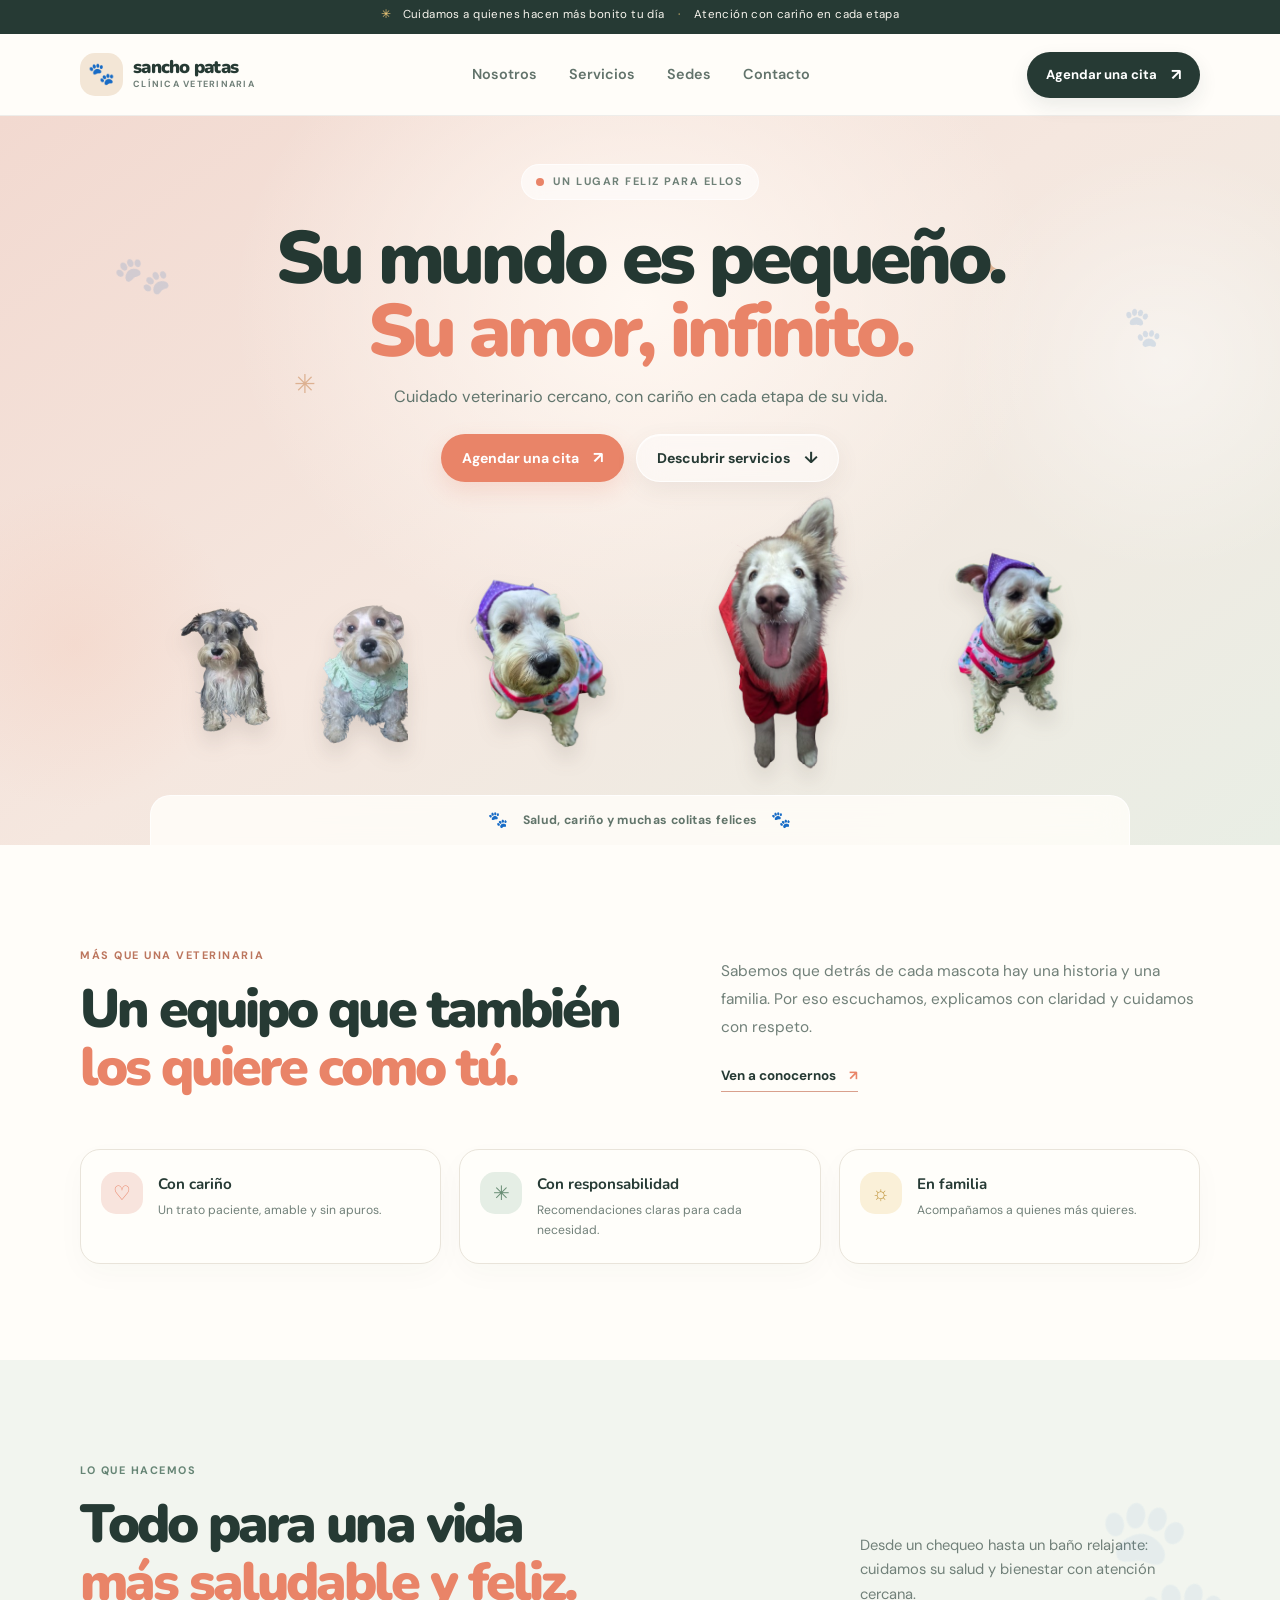
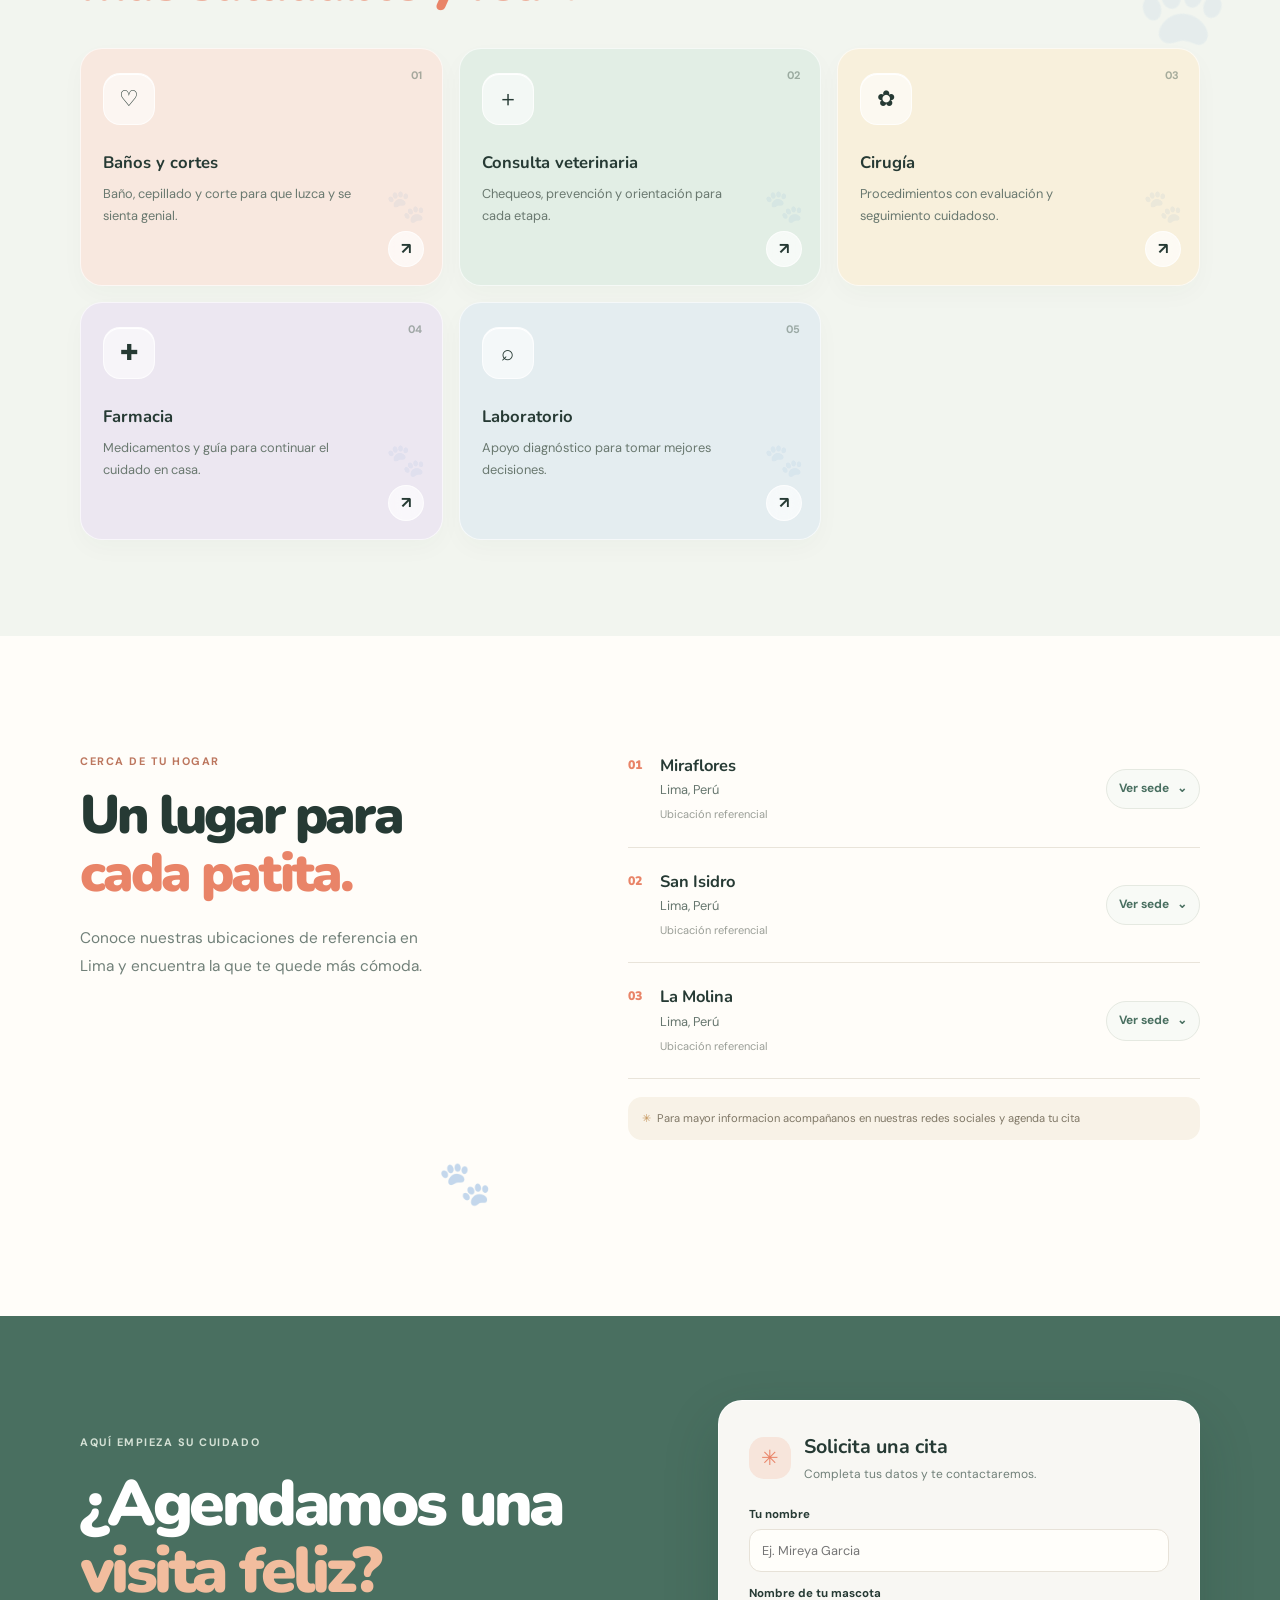
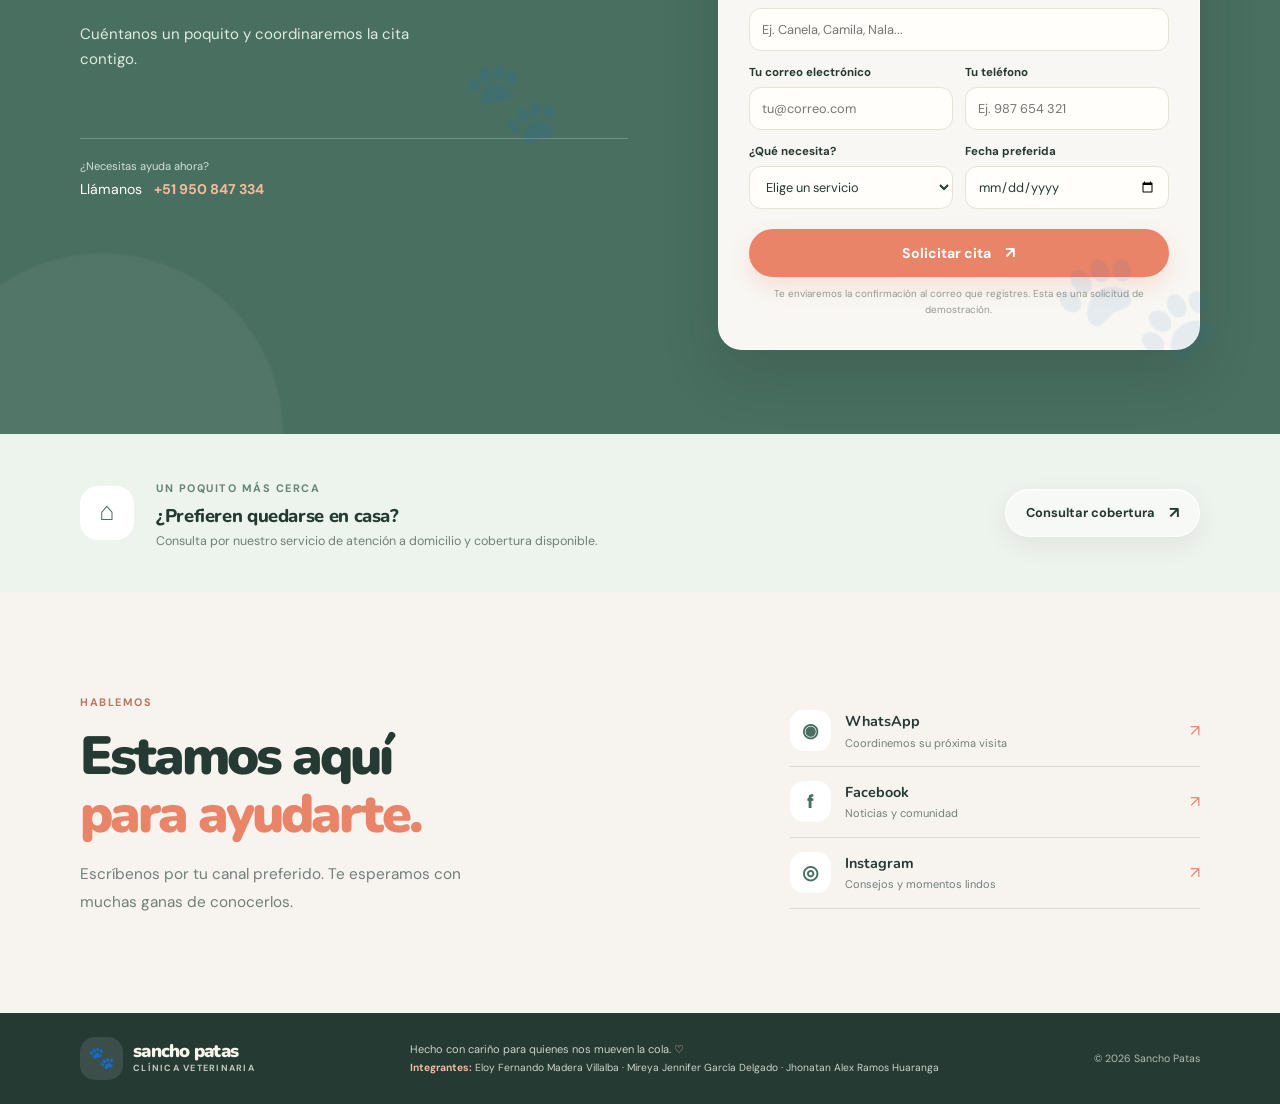
==== commit 36a917f7: "mejora website vet v3" ====
--- a/WebSite-ProyectoFinal/index.html
+++ b/WebSite-ProyectoFinal/index.html
@@ -4,10 +4,10 @@
 <head>
   <meta charset="utf-8">
   <meta name="viewport" content="width=device-width, initial-scale=1">
-  <meta name="theme-color" content="#f8f5ee">
+  <meta name="theme-color" content="#f7f3ef">
   <meta name="description"
-    content="Sancho Patas: cuidado veterinario cercano, responsable y lleno de cariño para tus compañeros de vida.">
-  <title>Sancho Patas | Cuidado que se siente como hogar</title>
+    content="Sancho Patas: cuidado veterinario, baños y cortes con cariño para tus compañeros de vida.">
+  <title>Sancho Patas | Cuidado veterinario con cariño</title>
   <link rel="preconnect" href="https://fonts.googleapis.com">
   <link rel="preconnect" href="https://fonts.gstatic.com" crossorigin>
   <link
@@ -17,35 +17,39 @@
 </head>
 
 <body>
-  <div class="topline"><span>✳</span> Cuidamos a quienes hacen más bonito tu día <span class="topline-dot">•</span>
-    Atención con cariño en cada etapa</div>
+  <div class="topline"><span class="topline-paw" aria-hidden="true">✳</span> Cuidamos a quienes hacen más bonito tu día
+    <span class="topline-separator">·</span> Atención con cariño en cada etapa</div>
   <header class="site-header">
     <div class="container nav-wrap">
-      <a class="brand" href="#inicio" aria-label="Sancho Patas, inicio"><span
-          class="brand-mark">🐾</span><span><strong>sancho patas</strong><small>CLÍNICA VETERINARIA</small></span></a>
+      <a class="brand" href="#inicio" aria-label="Sancho Patas, inicio"><span class="brand-mark"
+          aria-hidden="true">🐾</span><span><strong>sancho patas</strong><small>CLÍNICA VETERINARIA</small></span></a>
       <nav class="nav-links" aria-label="Navegación principal"><a href="#nosotros">Nosotros</a><a
           href="#servicios">Servicios</a><a href="#sedes">Sedes</a><a href="#contacto">Contacto</a></nav>
-      <a class="button button-dark nav-cta" href="#agendar">Agendar una cita <span>↗</span></a>
+      <a class="button button-dark nav-cta" href="#agendar">Agendar una cita <span aria-hidden="true">↗</span></a>
     </div>
   </header>
   <main>
     <section class="hero" id="inicio">
+      <span class="paw paw-a" aria-hidden="true">🐾</span><span class="paw paw-b" aria-hidden="true">🐾</span><span
+        class="paw paw-c" aria-hidden="true">🐾</span><span class="hero-spark spark-a" aria-hidden="true">✳</span><span
+        class="hero-spark spark-b" aria-hidden="true">✦</span>
       <div class="container hero-inner">
         <div class="hero-heading">
-          <span class="eyebrow"><i></i> VETERINARIA SANCHO PATAS</span>
-          <h1>Trabajamos contigo<br>por la salud de tu mascota.</h1>
+          <span class="eyebrow"><i></i> UN LUGAR FELIZ PARA ELLOS</span>
+          <h1>Su mundo es pequeño.<br><em>Su amor, infinito.</em></h1>
           <p>Cuidado veterinario cercano, con cariño en cada etapa de su vida.</p>
-          <div class="hero-actions"><a class="button button-coral" href="#agendar">Agendar una cita <span>↗</span></a><a
-              class="hero-secondary" href="#servicios">Conoce nuestros servicios <span>↓</span></a></div>
-        </div>
-        <div class="hero-dogs" aria-label="Nuestros pacientes felices">
-          <div class="hero-dog dog-one"><img src="img/dog2.png" alt="Dos perritos listos para su visita veterinaria">
-          </div>
+          <div class="hero-actions"><a class="button button-coral" href="#agendar">Agendar una cita <span
+                aria-hidden="true">↗</span></a><a class="button button-glass" href="#servicios">Descubrir servicios
+              <span aria-hidden="true">↓</span></a></div>
+        </div>
+        <div class="hero-dogs" aria-label="Pacientes felices de Sancho Patas">
+          <div class="hero-dog dog-one"><img src="img/dog2.png" alt="Dos perritos pequeños"></div>
           <div class="hero-dog dog-two"><img src="img/dog1.png" alt="Perrito pequeño con ropa colorida"></div>
           <div class="hero-dog dog-three"><img src="img/dog3.png" alt="Perrito sonriente con suéter rojo"></div>
           <div class="hero-dog dog-four"><img src="img/dog4.png" alt="Perrito con bandana morada"></div>
         </div>
-        <div class="hero-dogline"><span>🐾</span> Salud, cariño y muchas colitas felices <span>🐾</span></div>
+        <div class="hero-dogline"><span aria-hidden="true">🐾</span> Salud, cariño y muchas colitas felices <span
+            aria-hidden="true">🐾</span></div>
       </div>
     </section>
     <section class="section intro" id="nosotros">
@@ -55,8 +59,8 @@
         </div>
         <div class="intro-copy">
           <p>Sabemos que detrás de cada mascota hay una historia y una familia. Por eso escuchamos, explicamos con
-            claridad y cuidamos con respeto.</p><a class="under-link" href="#contacto">Ven a conocernos
-            <span>↗</span></a>
+            claridad y cuidamos con respeto.</p><a class="under-link" href="#contacto">Ven a conocernos <span
+              aria-hidden="true">↗</span></a>
         </div>
       </div>
       <div class="container values-row">
@@ -84,31 +88,37 @@
       <div class="container">
         <div class="section-heading">
           <div><span class="eyebrow eyebrow-green">LO QUE HACEMOS</span>
-            <h2>Todo para una vida<br><em>más saludable.</em></h2>
-          </div>
-          <p>Atención integral para cuidar su salud, prevenir y acompañarlos cuando más lo necesitan.</p>
+            <h2>Todo para una vida<br><em>más saludable y feliz.</em></h2>
+          </div>
+          <p>Desde un chequeo hasta un baño relajante: cuidamos su salud y bienestar con atención cercana.</p>
         </div>
         <div class="service-grid">
           <article class="service-card service-peach"><span class="service-number">01</span>
-            <div class="service-icon">🩺</div>
+            <div class="service-icon" aria-hidden="true">♡</div>
+            <h3>Baños y cortes</h3>
+            <p>Baño, cepillado y corte para que luzca y se sienta genial.</p><a href="#agendar"
+              aria-label="Consultar por baños y cortes">↗</a>
+          </article>
+          <article class="service-card service-green"><span class="service-number">02</span>
+            <div class="service-icon" aria-hidden="true">＋</div>
             <h3>Consulta veterinaria</h3>
             <p>Chequeos, prevención y orientación para cada etapa.</p><a href="#agendar"
               aria-label="Agendar consulta veterinaria">↗</a>
           </article>
-          <article class="service-card service-green"><span class="service-number">02</span>
-            <div class="service-icon">✚</div>
+          <article class="service-card service-yellow"><span class="service-number">03</span>
+            <div class="service-icon" aria-hidden="true">✿</div>
             <h3>Cirugía</h3>
             <p>Procedimientos con evaluación y seguimiento cuidadoso.</p><a href="#agendar"
               aria-label="Consultar por cirugía">↗</a>
           </article>
-          <article class="service-card service-yellow"><span class="service-number">03</span>
-            <div class="service-icon">✿</div>
+          <article class="service-card service-lilac"><span class="service-number">04</span>
+            <div class="service-icon" aria-hidden="true">✚</div>
             <h3>Farmacia</h3>
             <p>Medicamentos y guía para continuar el cuidado en casa.</p><a href="#agendar"
               aria-label="Consultar por farmacia">↗</a>
           </article>
-          <article class="service-card service-lilac"><span class="service-number">04</span>
-            <div class="service-icon">⌕</div>
+          <article class="service-card service-blue"><span class="service-number">05</span>
+            <div class="service-icon" aria-hidden="true">⌕</div>
             <h3>Laboratorio</h3>
             <p>Apoyo diagnóstico para tomar mejores decisiones.</p><a href="#agendar"
               aria-label="Consultar por laboratorio">↗</a>
@@ -119,33 +129,42 @@
     <section class="section branches" id="sedes">
       <div class="container branch-layout">
         <div class="branch-intro"><span class="eyebrow eyebrow-coral">CERCA DE TU HOGAR</span>
-          <h2>Siempre hay un<br><em>lugar para ustedes.</em></h2>
-          <p>Visítanos en cualquiera de nuestras sedes. Nuestro equipo está listo para recibirlos.</p><a
-            class="button button-dark" href="#contacto">Consultar direcciones <span>↗</span></a>
-          <div class="branch-doodle">🐾</div>
+          <h2>Un lugar para<br><em>cada patita.</em></h2>
+          <p>Conoce nuestras ubicaciones de referencia en Lima y encuentra la que te quede más cómoda.</p><span
+            class="branch-doodle" aria-hidden="true">🐾</span>
         </div>
         <div class="branch-list">
-          <article class="branch-item"><span class="branch-index">01</span>
+          <article class="branch-item" id="sede-miraflores"><span class="branch-index">01</span>
             <div>
-              <h3>Sede 01</h3>
-              <p>Atención veterinaria</p><small>Dirección · Horario de atención</small>
-            </div><a href="#contacto" aria-label="Consultar sede 1">↗</a>
-          </article>
-          <article class="branch-item"><span class="branch-index">02</span>
+              <h3>Miraflores</h3>
+              <p>Lima, Perú</p><small>Ubicación referencial</small>
+            </div>
+            <details class="branch-detail">
+              <summary>Ver sede <span aria-hidden="true">⌄</span></summary>
+              <p>Zona de referencia: distrito de Miraflores.</p>
+            </details>
+          </article>
+          <article class="branch-item" id="sede-san-isidro"><span class="branch-index">02</span>
             <div>
-              <h3>Sede 02</h3>
-              <p>Consulta y servicios</p><small>Dirección · Horario de atención</small>
-            </div><a href="#contacto" aria-label="Consultar sede 2">↗</a>
-          </article>
-          <article class="branch-item"><span class="branch-index">03</span>
+              <h3>San Isidro</h3>
+              <p>Lima, Perú</p><small>Ubicación referencial</small>
+            </div>
+            <details class="branch-detail">
+              <summary>Ver sede <span aria-hidden="true">⌄</span></summary>
+              <p>Zona de referencia: distrito de San Isidro.</p>
+            </details>
+          </article>
+          <article class="branch-item" id="sede-la-molina"><span class="branch-index">03</span>
             <div>
-              <h3>Sede 03</h3>
-              <p>Cuidado integral</p><small>Dirección · Horario de atención</small>
-            </div><a href="#contacto" aria-label="Consultar sede 3">↗</a>
-          </article>
-          <div class="branch-photo"><img src="img/dog2.png" alt="Dos perritos acompañándose">
-            <p>Una visita tranquila<br>empieza con una bienvenida feliz.</p><span>♡</span>
-          </div>
+              <h3>La Molina</h3>
+              <p>Lima, Perú</p><small>Ubicación referencial</small>
+            </div>
+            <details class="branch-detail">
+              <summary>Ver sede <span aria-hidden="true">⌄</span></summary>
+              <p>Zona de referencia: distrito de La Molina.</p>
+            </details>
+          </article>
+          <div class="branch-demo-note"><span aria-hidden="true">✳</span>Para mayor informacion acompañanos en nuestras redes sociales y agenda tu cita </div>
         </div>
       </div>
     </section>
@@ -153,24 +172,30 @@
       <div class="container booking-layout">
         <div class="booking-copy"><span class="eyebrow eyebrow-light">AQUÍ EMPIEZA SU CUIDADO</span>
           <h2>¿Agendamos una<br><em>visita feliz?</em></h2>
-          <p>Cuéntanos un poquito y coordinaremos la cita contigo.</p>
-          <div class="booking-paw">🐾</div>
+          <p>Cuéntanos un poquito y coordinaremos la cita contigo.</p><span class="booking-paw"
+            aria-hidden="true">🐾</span>
           <div class="booking-contact"><span>¿Necesitas ayuda ahora?</span><a href="tel:+51950847334">Llámanos <b>+51
                 950 847 334</b></a></div>
         </div>
-        <form class="booking-form"
-          onsubmit="event.preventDefault(); alert('¡Gracias! Tu solicitud quedó lista para coordinar.');">
-          <div class="form-title"><span>✳</span>
+        <form class="booking-form" id="booking-form">
+          <div class="form-title"><span aria-hidden="true">✳</span>
             <div>
               <h3>Solicita una cita</h3>
               <p>Completa tus datos y te contactaremos.</p>
             </div>
           </div><label for="owner-name">Tu nombre</label><input id="owner-name" name="owner" autocomplete="name"
-            placeholder="Ej. Mireya García" required><label for="pet-name">Nombre de tu mascota</label><input
-            id="pet-name" name="pet" placeholder="Ej. Canela, Camila, Nala..." required>
+            placeholder="Ej. Mireya Garcia" required><label for="pet-name">Nombre de tu mascota</label><input
+            id="pet-name" name="pet" autocomplete="off" placeholder="Ej. Canela, Camila, Nala..." required>
+          <div class="form-row">
+            <div><label for="booking-email">Tu correo electrónico</label><input id="booking-email" name="email"
+                type="email" autocomplete="email" placeholder="tu@correo.com" required></div>
+            <div><label for="booking-phone">Tu teléfono</label><input id="booking-phone" name="phone" type="tel"
+                autocomplete="tel" inputmode="tel" placeholder="Ej. 987 654 321" required></div>
+          </div>
           <div class="form-row">
             <div><label for="service">¿Qué necesita?</label><select id="service" name="service" required>
                 <option value="" disabled selected>Elige un servicio</option>
+                <option>Baños y cortes</option>
                 <option>Consulta veterinaria</option>
                 <option>Cirugía</option>
                 <option>Farmacia</option>
@@ -179,18 +204,19 @@
               </select></div>
             <div><label for="datetime">Fecha preferida</label><input id="datetime" name="date" type="date" required>
             </div>
-          </div><button class="button button-coral form-submit" type="submit">Solicitar cita
-            <span>↗</span></button><small class="form-privacy">Al enviar, podremos comunicarnos contigo para
-            coordinar.</small>
+          </div><button class="button button-coral form-submit" type="submit">Solicitar cita <span
+              aria-hidden="true">↗</span></button><small class="form-privacy">Te enviaremos la confirmación al correo
+            que registres. Esta es una solicitud de demostración.</small>
         </form>
       </div>
     </section>
     <section class="home-care">
-      <div class="container home-care-inner"><span class="home-icon">⌂</span>
+      <div class="container home-care-inner"><span class="home-icon" aria-hidden="true">⌂</span>
         <div><span class="eyebrow eyebrow-green">UN POQUITO MÁS CERCA</span>
           <h2>¿Prefieren quedarse en casa?</h2>
           <p>Consulta por nuestro servicio de atención a domicilio y cobertura disponible.</p>
-        </div><a class="button button-outline" href="#contacto">Consultar cobertura <span>↗</span></a>
+        </div><a class="button button-glass button-outline" href="#contacto">Consultar cobertura <span
+            aria-hidden="true">↗</span></a>
       </div>
     </section>
     <section class="contact section" id="contacto">
@@ -199,37 +225,89 @@
           <h2>Estamos aquí<br><em>para ayudarte.</em></h2>
           <p>Escríbenos por tu canal preferido. Te esperamos con muchas ganas de conocerlos.</p>
         </div>
-        <div class="social-links"><a href="https://wa.me/51950847334" target="_blank"
-            rel="noopener noreferrer"><span>◉</span>
-            <div><b>WhatsApp</b><small>Coordinemos su próxima visita</small></div><i>↗</i>
-          </a><a href="https://facebook.com" target="_blank" rel="noopener noreferrer"><span>f</span>
-            <div><b>Facebook</b><small>Noticias y comunidad</small></div><i>↗</i>
-          </a><a href="https://instagram.com" target="_blank" rel="noopener noreferrer"><span>◎</span>
-            <div><b>Instagram</b><small>Consejos y momentos lindos</small></div><i>↗</i>
+        <div class="social-links"><a href="https://wa.me/51950847334" target="_blank" rel="noopener noreferrer"><span
+              aria-hidden="true">◉</span>
+            <div><b>WhatsApp</b><small>Coordinemos su próxima visita</small></div><i aria-hidden="true">↗</i>
+          </a><a href="https://facebook.com" target="_blank" rel="noopener noreferrer"><span aria-hidden="true">f</span>
+            <div><b>Facebook</b><small>Noticias y comunidad</small></div><i aria-hidden="true">↗</i>
+          </a><a href="https://instagram.com" target="_blank" rel="noopener noreferrer"><span
+              aria-hidden="true">◎</span>
+            <div><b>Instagram</b><small>Consejos y momentos lindos</small></div><i aria-hidden="true">↗</i>
           </a></div>
       </div>
     </section>
   </main>
   <footer class="footer">
-    <div class="container footer-inner">
-      <a class="brand footer-brand" href="#inicio">
-        <span class="brand-mark">🐾</span>
-        <span>
-          <strong>sancho patas</strong>
-          <small>CLÍNICA VETERINARIA</small>
-        </span>
-      </a>
-      <p class="footer-note">
-        Hecho con cariño para quienes nos mueven la cola. <span class="footer-heart">♡</span>
-        <br>
-        <span class="team-credit">
-          <strong>Integrantes:</strong>
-          Jhonatan Alex Ramos Huaranga · Mireya Jennifer García Delgado · Eloy Fernando Madera Villalba
-        </span>
-      </p>
-      <small class="copyright">© 2026 Sancho Patas</small>
+    <div class="container footer-inner"><a class="brand footer-brand" href="#inicio"><span class="brand-mark"
+          aria-hidden="true">🐾</span><span><strong>sancho patas</strong><small>CLÍNICA VETERINARIA</small></span></a>
+      <p class="footer-note">Hecho con cariño para quienes nos mueven la cola. <span
+          class="footer-heart">♡</span><br><span class="team-credit"><strong>Integrantes:</strong> Eloy Fernando Madera Villalba · Mireya Jennifer García Delgado · Jhonatan Alex Ramos
+          Huaranga</span></p><small class="copyright">©
+        2026 Sancho Patas</small>
     </div>
   </footer>
+  <dialog class="ticket-dialog" id="booking-ticket" aria-labelledby="ticket-title">
+    <div class="ticket-shell">
+      <button class="ticket-close" type="button" aria-label="Cerrar ticket" data-close-ticket>×</button>
+      <div class="ticket-top"><span class="ticket-paw" aria-hidden="true">🐾</span><span class="ticket-kicker">SANCHO
+          PATAS · SOLICITUD DE CITA</span>
+        <h2 id="ticket-title">¡Qué lindo que nos visiten!</h2>
+        <p>Recibimos los datos de tu solicitud.</p>
+      </div>
+      <div class="ticket-status"><span class="status-dot"></span> Pendiente de confirmación</div>
+      <div class="ticket-number"><span>REFERENCIA</span><strong id="ticket-reference">SP-DEMO-0000</strong></div>
+      <div class="ticket-details">
+        <div><span>Tutor/a</span><strong id="ticket-owner">—</strong></div>
+        <div><span>Nombre de la mascota</span><strong id="ticket-pet">—</strong></div>
+        <div><span>Servicio</span><strong id="ticket-service">—</strong></div>
+        <div><span>Fecha solicitada</span><strong id="ticket-date">—</strong></div>
+        <div><span>Correo de contacto</span><strong id="ticket-email">—</strong></div>
+        <div><span>Teléfono</span><strong id="ticket-phone">—</strong></div>
+      </div>
+      <div class="ticket-confirmation"><span aria-hidden="true">✉</span>
+        <p>La confirmación de la cita se enviaría al correo <strong id="ticket-email-confirm">—</strong> después de que
+          el equipo revise la solicitud.</p>
+      </div>
+      <p class="ticket-demo">Prototipo académico: esta solicitud es ficticia. No se envía un correo ni se reserva una
+        cita real.</p>
+      <div class="ticket-actions"><button class="button button-dark" type="button"
+          data-close-ticket>Entendido</button><button class="button button-glass ticket-print" type="button"
+          id="ticket-print">Imprimir ticket</button></div>
+    </div>
+  </dialog>
+  <script>
+    const bookingForm = document.querySelector('#booking-form');
+    const bookingTicket = document.querySelector('#booking-ticket');
+    const ticketFields = {
+      owner: document.querySelector('#ticket-owner'),
+      pet: document.querySelector('#ticket-pet'),
+      service: document.querySelector('#ticket-service'),
+      date: document.querySelector('#ticket-date'),
+      email: document.querySelector('#ticket-email'),
+      emailConfirm: document.querySelector('#ticket-email-confirm'),
+      phone: document.querySelector('#ticket-phone'),
+      reference: document.querySelector('#ticket-reference')
+    };
+    bookingForm.addEventListener('submit', (event) => {
+      event.preventDefault();
+      if (!bookingForm.reportValidity()) return;
+      const data = new FormData(bookingForm);
+      const requestedDate = new Date(`${data.get('date')}T12:00:00`);
+      const reference = `SP-DEMO-${Date.now().toString().slice(-6)}`;
+      ticketFields.owner.textContent = data.get('owner');
+      ticketFields.pet.textContent = data.get('pet');
+      ticketFields.service.textContent = data.get('service');
+      ticketFields.date.textContent = new Intl.DateTimeFormat('es-PE', { dateStyle: 'long' }).format(requestedDate);
+      ticketFields.email.textContent = data.get('email');
+      ticketFields.emailConfirm.textContent = data.get('email');
+      ticketFields.phone.textContent = data.get('phone');
+      ticketFields.reference.textContent = reference;
+      bookingTicket.showModal();
+    });
+    document.querySelectorAll('[data-close-ticket]').forEach((button) => button.addEventListener('click', () => bookingTicket.close()));
+    bookingTicket.addEventListener('click', (event) => { if (event.target === bookingTicket) bookingTicket.close(); });
+    document.querySelector('#ticket-print').addEventListener('click', () => window.print());
+  </script>
 </body>
 
 </html>
--- a/WebSite-ProyectoFinal/styles.css
+++ b/WebSite-ProyectoFinal/styles.css
@@ -1,1760 +1,1849 @@
 :root {
-    --ink: #263a34;
-    --muted: #718079;
-    --cream: #f8f5ee;
-    --paper: #fffdf9;
-    --coral: #e98468;
-    --green: #496f60;
-    --sage: #e4eee6;
-    --line: #e9e4da;
-    --yellow: #f1c979;
-    --lilac: #e9e2f0;
-    --font-body: 'DM Sans', sans-serif;
-    --font-display: 'Nunito', sans-serif
+  --ink: #263a34;
+  --muted: #718079;
+  --paper: #fffdf9;
+  --cream: #f7f3ef;
+  --blush: #f1d9d0;
+  --coral: #e98468;
+  --green: #496f60;
+  --sage: #e4eee6;
+  --line: #e9e4da;
+  --yellow: #f1c979;
+  --lilac: #ece6f0;
+  --blue: #e4edf0;
+  --font-body: 'DM Sans', sans-serif;
+  --font-display: 'Nunito', sans-serif;
 }
 
 * {
-    box-sizing: border-box
+  box-sizing: border-box;
 }
 
 html {
-    scroll-behavior: smooth;
-    scroll-padding-top: 90px
+  scroll-behavior: smooth;
+  scroll-padding-top: 90px;
 }
 
 body {
-    margin: 0;
-    background: var(--paper);
-    color: var(--ink);
-    font-family: var(--font-body);
-    line-height: 1.65
+  margin: 0;
+  background: var(--paper);
+  color: var(--ink);
+  font-family: var(--font-body);
+  line-height: 1.65;
 }
 
 a {
-    color: inherit
+  color: inherit;
 }
 
 .container {
-    width: min(1120px, calc(100% - 48px));
-    margin-inline: auto
+  width: min(1120px, calc(100% - 48px));
+  margin-inline: auto;
 }
 
 .topline {
-    height: 34px;
-    background: var(--ink);
-    color: #f8f5ee;
-    text-align: center;
-    font-size: .72rem;
-    letter-spacing: .035em
-}
-
-.topline span {
-    color: var(--yellow);
-    margin: 0 8px
-}
-
-.topline-dot {
-    opacity: .5
+  min-height: 34px;
+  padding: 5px 12px;
+  background: var(--ink);
+  color: #f8f5ee;
+  text-align: center;
+  font-size: .72rem;
+  letter-spacing: .035em;
+}
+
+.topline-paw {
+  color: var(--yellow);
+  margin-right: 8px;
+}
+
+.topline-separator {
+  color: var(--yellow);
+  padding: 0 10px;
 }
 
 .site-header {
-    height: 82px;
-    background: rgba(255, 253, 249, .93);
-    backdrop-filter: blur(12px);
-    position: sticky;
-    top: 0;
-    z-index: 10;
-    border-bottom: 1px solid rgba(38, 58, 52, .08)
+  height: 82px;
+  background: rgba(255, 253, 249, .9);
+  backdrop-filter: blur(18px);
+  -webkit-backdrop-filter: blur(18px);
+  position: sticky;
+  top: 0;
+  z-index: 10;
+  border-bottom: 1px solid rgba(38, 58, 52, .08);
 }
 
 .nav-wrap,
 .brand,
 .nav-links,
 .hero-actions,
-.hero-note,
-.trust-strip,
-.trust-strip>div,
 .section-heading,
 .branch-item,
 .home-care-inner,
 .contact-layout,
 .footer-inner {
-    display: flex;
-    align-items: center
+  display: flex;
+  align-items: center;
 }
 
 .nav-wrap {
-    height: 100%;
-    justify-content: space-between
+  height: 100%;
+  justify-content: space-between;
 }
 
 .brand {
-    text-decoration: none;
-    gap: 10px
+  text-decoration: none;
+  gap: 10px;
 }
 
 .brand-mark {
-    display: grid;
-    place-items: center;
-    width: 43px;
-    height: 43px;
-    border-radius: 15px;
-    background: #f3e6d6;
-    font-size: 1.4rem
+  display: grid;
+  place-items: center;
+  width: 43px;
+  height: 43px;
+  border-radius: 15px;
+  background: #f3e6d6;
+  font-size: 1.35rem;
 }
 
 .brand strong,
 .brand small {
-    display: block
+  display: block;
 }
 
 .brand strong {
-    font-family: var(--font-display);
-    font-size: 1.15rem;
-    font-weight: 900;
-    line-height: 1.1;
-    letter-spacing: -.04em
+  font-family: var(--font-display);
+  font-size: 1.15rem;
+  font-weight: 900;
+  line-height: 1.1;
+  letter-spacing: -.04em;
 }
 
 .brand small {
-    font-size: .56rem;
-    letter-spacing: .14em;
-    color: var(--muted);
-    font-weight: 700
+  font-size: .56rem;
+  letter-spacing: .14em;
+  color: var(--muted);
+  font-weight: 700;
 }
 
 .nav-links {
-    gap: 32px
+  gap: 32px;
 }
 
 .nav-links a {
-    text-decoration: none;
-    color: #62736b;
-    font-size: .9rem;
-    font-weight: 600;
-    transition: color .2s
+  text-decoration: none;
+  color: #62736b;
+  font-size: .9rem;
+  font-weight: 600;
+  transition: color .2s;
 }
 
 .nav-links a:hover,
-.text-link:hover,
 .under-link:hover {
-    color: var(--coral)
+  color: var(--coral);
 }
 
 .button {
-    display: inline-flex;
-    align-items: center;
-    justify-content: center;
-    gap: 20px;
-    padding: 13px 20px;
-    border: 0;
-    border-radius: 999px;
-    text-decoration: none;
-    font: 700 .88rem var(--font-body);
-    transition: transform .2s, box-shadow .2s, background .2s;
-    cursor: pointer
+  display: inline-flex;
+  align-items: center;
+  justify-content: center;
+  gap: 14px;
+  min-height: 48px;
+  padding: 12px 20px;
+  border: 1px solid transparent;
+  border-radius: 999px;
+  text-decoration: none;
+  font: 700 .88rem var(--font-body);
+  transition: transform .2s, box-shadow .2s, background .2s;
+  cursor: pointer;
 }
 
 .button:hover {
-    transform: translateY(-2px);
-    box-shadow: 0 8px 18px #263a3420
+  transform: translateY(-2px);
+  box-shadow: 0 10px 24px #263a3420;
+}
+
+.button:focus-visible,
+a:focus-visible,
+input:focus-visible,
+select:focus-visible {
+  outline: 3px solid #e9846870;
+  outline-offset: 3px;
 }
 
 .button span {
-    font-size: 1rem
+  font-size: 1rem;
 }
 
 .button-dark {
-    background: var(--ink);
-    color: white
+  background: var(--ink);
+  color: white;
+  box-shadow: 0 8px 20px #263a3417;
 }
 
 .button-coral {
-    background: var(--coral);
-    color: white;
-    box-shadow: 0 8px 18px #e9846833
+  background: var(--coral);
+  color: white;
+  box-shadow: 0 9px 22px #e9846833;
+}
+
+.button-glass {
+  color: var(--ink);
+  background: rgba(255, 255, 255, .46);
+  border-color: rgba(255, 255, 255, .8);
+  box-shadow: inset 0 1px 0 #ffffffbd, 0 8px 25px #5f514315;
+  backdrop-filter: blur(14px);
+  -webkit-backdrop-filter: blur(14px);
 }
 
 .nav-cta {
-    padding: 11px 17px;
-    font-size: .82rem
+  min-height: 46px;
+  padding: 10px 18px;
+  font-size: .82rem;
 }
 
 .hero {
-    position: relative;
-    overflow: hidden;
-    background: var(--cream);
-    padding: 74px 0 0
-}
-
-.hero-grid {
-    display: grid;
-    grid-template-columns: 1fr 1fr;
-    gap: 40px;
-    align-items: center;
-    min-height: 455px
-}
-
-.hero-copy {
-    padding: 12px 0 42px;
-    position: relative;
-    z-index: 1
+  position: relative;
+  overflow: hidden;
+  isolation: isolate;
+  padding: 48px 0 0;
+  background: radial-gradient(ellipse at 50% 26%, #fff8f2 0, transparent 45%), linear-gradient(145deg, #f2d9d0 0%, #f5e7df 47%, #e9eee5 100%);
+}
+
+.hero::before,
+.hero::after {
+  content: '';
+  position: absolute;
+  z-index: -1;
+  border-radius: 50%;
+  pointer-events: none;
+}
+
+.hero::before {
+  width: 430px;
+  height: 430px;
+  top: 30px;
+  right: -100px;
+  background: radial-gradient(circle, #ffffff75, #ffffff00 70%);
+}
+
+.hero::after {
+  width: 330px;
+  height: 330px;
+  bottom: 35px;
+  left: -90px;
+  background: radial-gradient(circle, #f5c1ad42, #f5c1ad00 70%);
+}
+
+.hero-inner {
+  position: relative;
+  display: flex;
+  flex-direction: column;
+  align-items: center;
+  text-align: center;
+  min-height: 600px;
+}
+
+.hero-heading {
+  position: relative;
+  z-index: 2;
+  max-width: 850px;
 }
 
 .eyebrow {
-    display: inline-flex;
-    align-items: center;
-    gap: 9px;
-    color: #778b7d;
-    font-weight: 700;
-    font-size: .68rem;
-    letter-spacing: .14em
+  display: inline-flex;
+  align-items: center;
+  gap: 9px;
+  color: #778b7d;
+  font-weight: 700;
+  font-size: .68rem;
+  letter-spacing: .14em;
 }
 
 .eyebrow i {
-    width: 8px;
-    height: 8px;
-    border-radius: 50%;
-    background: var(--coral)
-}
-
-h1,
-h2,
-h3,
-p {
-    margin-top: 0
-}
-
-h1,
+  width: 8px;
+  height: 8px;
+  border-radius: 50%;
+  background: var(--coral);
+}
+
+.hero-heading .eyebrow {
+  padding: 8px 14px;
+  color: #6f8178;
+  border: 1px solid #ffffffa8;
+  border-radius: 99px;
+  background: #fff9;
+  backdrop-filter: blur(10px);
+}
+
+.hero-heading h1,
 h2 {
-    font-family: var(--font-display);
-    font-weight: 900;
-    letter-spacing: -.055em
-}
-
-h1 {
-    font-size: clamp(3rem, 5.7vw, 5rem);
-    line-height: 1.02;
-    margin: 20px 0 18px
-}
-
-h1 em,
+  font-family: var(--font-display);
+  font-weight: 900;
+  letter-spacing: -.055em;
+}
+
+.hero-heading h1 {
+  font-size: clamp(2.75rem, 5.8vw, 5.1rem);
+  line-height: .99;
+  margin: 22px auto 15px;
+  color: #243832;
+}
+
+.hero-heading h1 em,
 h2 em {
-    font-style: normal;
-    color: var(--coral)
-}
-
-.hero-copy>p {
-    max-width: 490px;
-    color: var(--muted);
-    font-size: 1.08rem;
-    line-height: 1.8;
-    margin-bottom: 25px
+  font-style: normal;
+  color: var(--coral);
+}
+
+.hero-heading>p {
+  max-width: 620px;
+  font-size: 1.02rem;
+  color: #61756d;
+  margin: 0 auto 23px;
 }
 
 .hero-actions {
-    gap: 23px;
-    flex-wrap: wrap
-}
-
-.text-link,
-.under-link {
-    font-size: .84rem;
-    font-weight: 700;
-    text-decoration: none;
-    color: var(--ink)
-}
-
-.text-link span {
-    padding-left: 6px
-}
-
-.hero-note {
-    gap: 11px;
-    margin-top: 42px
-}
-
-.mini-paws {
-    width: 38px;
-    height: 38px;
-    background: #fff;
-    border-radius: 50%;
-    display: grid;
-    place-items: center;
-    font-size: 1.1rem
-}
-
-.hero-note strong,
-.hero-note small {
-    display: block
-}
-
-.hero-note strong {
-    font-size: .78rem
-}
-
-.hero-note small {
-    font-size: .7rem;
-    color: var(--muted)
-}
-
-.hero-art {
-    height: 435px;
-    position: relative;
-    display: flex;
-    align-items: center;
-    justify-content: center
-}
-
-.photo-blob {
-    position: absolute;
-    width: 370px;
-    height: 350px;
-    background: #e9d8bd;
-    border-radius: 47% 53% 57% 43%/44% 40% 60% 56%;
-    transform: rotate(-7deg)
-}
-
-.photo-card {
-    position: absolute;
-    overflow: hidden;
-    background: #f7ecdf;
-    box-shadow: 0 16px 35px #344b3d1c
-}
-
-.photo-main {
-    width: 270px;
-    height: 335px;
-    border-radius: 48% 48% 28px 28px;
-    bottom: 30px;
-    left: 50%;
-    transform: translateX(-42%);
-    display: flex;
-    justify-content: center;
-    align-items: flex-end
-}
-
-.photo-main img {
-    height: 96%;
-    width: auto;
-    max-width: 100%;
-    object-fit: contain;
-    object-position: bottom;
-    filter: drop-shadow(0 9px 8px #263a3425)
-}
-
-.photo-small {
-    width: 128px;
-    height: 142px;
-    left: 1%;
-    top: 75px;
-    border: 7px solid var(--paper);
-    border-radius: 46% 46% 20px 20px;
-    transform: rotate(-8deg);
-    display: flex;
-    align-items: flex-end;
-    justify-content: center
-}
-
-.photo-small img {
-    height: 100%;
-    max-width: 100%;
-    object-fit: contain;
-    object-position: bottom
-}
-
-.photo-small-two {
-    width: 118px;
-    height: 132px;
-    right: 0;
-    left: auto;
-    top: auto;
-    bottom: 55px;
-    transform: rotate(8deg)
-}
-
-.photo-sticker {
-    position: absolute;
-    right: -50px;
-    top: 35px;
-    background: #fffdf8;
-    color: var(--ink);
-    border-radius: 50%;
-    width: 92px;
-    height: 92px;
-    display: grid;
-    place-content: center;
-    text-align: center;
-    line-height: 1.1;
-    font-family: var(--font-display);
-    font-weight: 900;
-    font-size: .9rem;
-    transform: rotate(8deg);
-    box-shadow: 0 8px 20px #263a3414
-}
-
-.photo-sticker b {
-    color: var(--coral);
-    font-size: 1.2rem
-}
-
-.hero-caption {
-    position: absolute;
-    bottom: 2px;
-    left: 50%;
-    transform: translateX(-50%);
-    white-space: nowrap;
-    font-family: var(--font-display);
-    font-weight: 800;
-    font-size: .82rem
-}
-
-.hero-caption span {
-    color: var(--coral);
-    padding: 0 8px
-}
-
-.hero-orbit {
-    position: absolute;
-    color: #b6c8b7;
-    font-size: 2rem;
-    opacity: .7
-}
-
-.orbit-one {
-    top: 70px;
-    left: 8%;
-    font-size: 1.5rem
-}
-
-.orbit-two {
-    top: 40%;
-    right: 4%;
-    font-size: 2.5rem;
-    transform: rotate(-18deg)
-}
-
-.orbit-three {
-    bottom: 120px;
-    left: 45%;
-    color: #e9b5a1
-}
-
-.trust-strip {
-    position: relative;
-    min-height: 78px;
-    border-top: 1px solid #ddd9cf;
-    justify-content: space-between;
-    gap: 15px
-}
-
-.trust-strip>div {
-    gap: 12px
-}
-
-.trust-strip b {
-    color: var(--coral);
-    font-family: var(--font-display);
-    font-size: .76rem
-}
-
-.trust-strip span {
-    font-size: .76rem;
-    color: #63746b;
-    font-weight: 600
-}
-
-.trust-paw {
-    font-size: 1.4rem
+  justify-content: center;
+  gap: 12px;
+  flex-wrap: wrap;
+}
+
+.paw {
+  position: absolute;
+  z-index: 0;
+  color: #78638a;
+  opacity: .15;
+  user-select: none;
+  filter: grayscale(.1);
+}
+
+.paw-a {
+  top: 17%;
+  left: 9%;
+  font-size: 2.7rem;
+  transform: rotate(-18deg);
+}
+
+.paw-b {
+  top: 25%;
+  right: 9%;
+  font-size: 2.2rem;
+  transform: rotate(17deg);
+}
+
+.paw-c {
+  bottom: 19%;
+  left: 18%;
+  font-size: 1.65rem;
+  transform: rotate(22deg);
+  opacity: .12;
+}
+
+.hero-spark {
+  position: absolute;
+  color: #d39c72;
+  opacity: .7;
+}
+
+.spark-a {
+  top: 34%;
+  left: 23%;
+  font-size: 1.6rem;
+}
+
+.spark-b {
+  top: 19%;
+  right: 22%;
+  font-size: 1.15rem;
+}
+
+.hero-dogs {
+  position: relative;
+  z-index: 1;
+  width: min(950px, 100%);
+  height: 305px;
+  margin: 8px auto 0;
+  display: flex;
+  align-items: flex-end;
+  justify-content: center;
+  gap: 4px;
+}
+
+.hero-dog {
+  height: 100%;
+  display: flex;
+  justify-content: center;
+  align-items: flex-end;
+  position: relative;
+  flex: 1;
+  min-width: 0;
+}
+
+.hero-dog img {
+  display: block;
+  width: 100%;
+  height: 100%;
+  object-fit: contain;
+  object-position: center bottom;
+  filter: drop-shadow(0 12px 10px #493d3522);
+  transition: transform .28s;
+}
+
+.hero-dog:hover img {
+  transform: translateY(-7px) rotate(-1deg);
+}
+
+.dog-one {
+  flex: 1.03;
+}
+
+.dog-one img {
+  width: 100%;
+}
+
+.dog-two {
+  flex: .82;
+}
+
+.dog-three {
+  flex: 1.08;
+}
+
+.dog-four {
+  flex: .82;
+}
+
+.hero-dogline {
+  position: relative;
+  z-index: 2;
+  width: min(100%, 980px);
+  min-height: 50px;
+  background: rgba(255, 253, 249, .86);
+  border: 1px solid #ffffffc9;
+  border-bottom: 0;
+  border-radius: 20px 20px 0 0;
+  display: flex;
+  align-items: center;
+  justify-content: center;
+  gap: 14px;
+  color: #61746a;
+  font-size: .76rem;
+  font-weight: 700;
+  letter-spacing: .03em;
+  backdrop-filter: blur(15px);
+}
+
+.hero-dogline span {
+  color: #9673a1;
+  font-size: 1rem;
 }
 
 .section {
-    padding: 98px 0
+  padding: 96px 0;
+}
+
+h2 {
+  font-size: clamp(2.35rem, 4.2vw, 3.45rem);
+  line-height: 1.08;
+  margin: 14px 0 0;
 }
 
 .intro {
-    background: var(--paper)
+  background: var(--paper);
 }
 
 .intro-grid {
-    display: grid;
-    grid-template-columns: 1.1fr .9fr;
-    align-items: end;
-    gap: 55px
+  display: grid;
+  grid-template-columns: 1.1fr .9fr;
+  align-items: end;
+  gap: 55px;
 }
 
 .eyebrow-coral {
-    color: #bc765e
+  color: #bc765e;
 }
 
 .eyebrow-green {
-    color: #668575
-}
-
-.section h2,
-.branch-intro h2,
-.contact h2 {
-    font-size: clamp(2.35rem, 4.3vw, 3.5rem);
-    line-height: 1.08;
-    margin: 14px 0 0
+  color: #668575;
 }
 
 .intro-copy {
-    padding-bottom: 5px
+  padding-bottom: 5px;
 }
 
 .intro-copy p,
 .branch-intro>p,
 .contact-layout>div>p {
-    color: var(--muted);
-    line-height: 1.85;
-    font-size: .96rem
+  color: var(--muted);
+  line-height: 1.85;
+  font-size: .96rem;
 }
 
 .under-link {
-    display: inline-block;
-    margin-top: 8px;
-    border-bottom: 1px solid #d9a08d;
-    padding-bottom: 4px
+  display: inline-block;
+  margin-top: 8px;
+  border-bottom: 1px solid #d9a08d;
+  padding-bottom: 4px;
+  font-size: .84rem;
+  font-weight: 700;
+  text-decoration: none;
 }
 
 .under-link span {
-    color: var(--coral);
-    padding-left: 10px
+  color: var(--coral);
+  padding-left: 10px;
 }
 
 .values-row {
-    display: grid;
-    grid-template-columns: repeat(3, 1fr);
-    gap: 18px;
-    margin-top: 55px
+  display: grid;
+  grid-template-columns: repeat(3, 1fr);
+  gap: 18px;
+  margin-top: 52px;
 }
 
 .value-card {
-    display: flex;
-    gap: 15px;
-    padding: 23px 20px;
-    border: 1px solid var(--line);
-    border-radius: 18px;
-    background: #fffefa
+  display: flex;
+  gap: 15px;
+  padding: 22px 20px;
+  border: 1px solid var(--line);
+  border-radius: 20px;
+  background: #fffefa;
+  box-shadow: 0 10px 30px #263a3407;
 }
 
 .value-icon {
-    flex: none;
-    width: 42px;
-    height: 42px;
-    border-radius: 14px;
-    background: #f8e4dd;
-    color: var(--coral);
-    display: grid;
-    place-items: center;
-    font-size: 1.25rem
+  flex: none;
+  width: 42px;
+  height: 42px;
+  border-radius: 15px;
+  background: #f8e4dd;
+  color: var(--coral);
+  display: grid;
+  place-items: center;
+  font-size: 1.25rem;
 }
 
 .icon-green {
-    background: #e5eee5;
-    color: #688d74
+  background: #e5eee5;
+  color: #688d74;
 }
 
 .icon-yellow {
-    background: #faf0d8;
-    color: #c29943
+  background: #faf0d8;
+  color: #c29943;
 }
 
 .value-card h3 {
-    font-family: var(--font-display);
-    font-size: .95rem;
-    margin: 0 0 3px
+  font-family: var(--font-display);
+  font-size: .95rem;
+  margin: 0 0 3px;
 }
 
 .value-card p {
-    font-size: .76rem;
-    color: var(--muted);
-    margin: 0
+  font-size: .76rem;
+  color: var(--muted);
+  margin: 0;
 }
 
 .services {
-    background: #f2f5ef
+  position: relative;
+  overflow: hidden;
+  background: #f2f5ef;
+}
+
+.services::before {
+  content: '🐾';
+  position: absolute;
+  right: 3%;
+  top: 12%;
+  opacity: .055;
+  font-size: 8rem;
+  transform: rotate(20deg);
+  pointer-events: none;
 }
 
 .section-heading {
-    justify-content: space-between;
-    gap: 50px;
-    margin-bottom: 36px;
-    align-items: end
+  justify-content: space-between;
+  gap: 50px;
+  margin-bottom: 36px;
+  align-items: end;
 }
 
 .section-heading>p {
-    max-width: 340px;
-    color: var(--muted);
-    font-size: .92rem;
-    margin: 0 0 6px
+  max-width: 340px;
+  color: var(--muted);
+  font-size: .92rem;
+  margin: 0 0 6px;
 }
 
 .service-grid {
-    display: grid;
-    grid-template-columns: repeat(4, 1fr);
-    gap: 16px
+  display: grid;
+  grid-template-columns: repeat(3, minmax(0, 1fr));
+  gap: 16px;
 }
 
 .service-card {
-    position: relative;
-    min-height: 248px;
-    padding: 23px 20px;
-    border-radius: 18px;
-    transition: transform .25s, box-shadow .25s
+  position: relative;
+  min-height: 238px;
+  padding: 24px 22px;
+  border-radius: 22px;
+  border: 1px solid #ffffffa6;
+  box-shadow: 0 9px 24px #263a3407;
+  transition: transform .25s, box-shadow .25s;
 }
 
 .service-card:hover {
-    transform: translateY(-5px);
-    box-shadow: 0 15px 30px #263a3412
+  transform: translateY(-5px);
+  box-shadow: 0 18px 36px #263a3412;
 }
 
 .service-peach {
-    background: #f8e8df
+  background: #f8e8df;
 }
 
 .service-green {
-    background: #e2eee5
+  background: #e2eee5;
 }
 
 .service-yellow {
-    background: #f8f0dc
+  background: #f8f0dc;
 }
 
 .service-lilac {
-    background: #ece7f1
+  background: #ece7f1;
+}
+
+.service-blue {
+  background: var(--blue);
 }
 
 .service-number {
-    position: absolute;
-    right: 20px;
-    top: 20px;
-    font-size: .68rem;
-    color: #53675c80;
-    font-weight: 700
+  position: absolute;
+  right: 20px;
+  top: 18px;
+  font-size: .68rem;
+  color: #53675c80;
+  font-weight: 700;
 }
 
 .service-icon {
-    width: 52px;
-    height: 52px;
-    display: grid;
-    place-items: center;
-    background: #fff9;
-    border-radius: 17px;
-    font-size: 1.45rem;
-    margin-bottom: 26px
+  width: 52px;
+  height: 52px;
+  display: grid;
+  place-items: center;
+  background: #fff9;
+  border: 1px solid #ffffffb3;
+  border-radius: 17px;
+  font-size: 1.4rem;
+  margin-bottom: 24px;
+  box-shadow: inset 0 1px 0 #fff;
 }
 
 .service-card h3 {
-    font-family: var(--font-display);
-    font-size: 1.04rem;
-    margin-bottom: 7px
+  font-family: var(--font-display);
+  font-size: 1.04rem;
+  margin: 0 0 7px;
 }
 
 .service-card p {
-    font-size: .78rem;
-    color: #69786f;
-    line-height: 1.6;
-    margin-bottom: 0;
-    max-width: 205px
+  font-size: .8rem;
+  color: #69786f;
+  line-height: 1.65;
+  margin: 0;
+  max-width: 250px;
 }
 
 .service-card>a {
-    position: absolute;
-    bottom: 20px;
-    right: 20px;
-    width: 34px;
-    height: 34px;
-    border-radius: 50%;
-    display: grid;
-    place-items: center;
-    background: #fff9;
-    text-decoration: none;
-    font-weight: 700
+  position: absolute;
+  bottom: 18px;
+  right: 18px;
+  width: 36px;
+  height: 36px;
+  border: 1px solid #ffffffb3;
+  border-radius: 50%;
+  display: grid;
+  place-items: center;
+  background: #ffffffad;
+  text-decoration: none;
+  font-weight: 700;
+  transition: transform .2s, background .2s;
+  backdrop-filter: blur(8px);
+}
+
+.service-card>a:hover {
+  transform: rotate(45deg);
+  background: white;
 }
 
 .branches {
-    background: var(--paper)
+  background: var(--paper);
 }
 
 .branch-layout {
-    display: grid;
-    grid-template-columns: .9fr 1.1fr;
-    gap: 80px
+  display: grid;
+  grid-template-columns: .9fr 1.1fr;
+  gap: 80px;
 }
 
 .branch-intro {
-    position: relative;
-    padding: 15px 0
+  position: relative;
+  padding: 15px 0;
 }
 
 .branch-intro>p {
-    max-width: 350px;
-    margin: 20px 0 24px
+  max-width: 350px;
+  margin: 20px 0 24px;
 }
 
 .branch-intro .button {
-    font-size: .82rem
+  font-size: .82rem;
 }
 
 .branch-doodle {
-    font-size: 2.7rem;
-    opacity: .3;
-    position: absolute;
-    bottom: 0;
-    right: 12%
+  font-size: 2.7rem;
+  opacity: .25;
+  position: absolute;
+  bottom: 0;
+  right: 12%;
 }
 
 .branch-list {
-    position: relative;
-    padding-bottom: 80px
+  position: relative;
+  padding-bottom: 80px;
 }
 
 .branch-item {
-    gap: 18px;
-    border-bottom: 1px solid var(--line);
-    padding: 20px 0
+  gap: 18px;
+  border-bottom: 1px solid var(--line);
+  padding: 20px 0;
 }
 
 .branch-index {
-    align-self: flex-start;
-    padding-top: 3px;
-    font-family: var(--font-display);
-    font-size: .77rem;
-    font-weight: 900;
-    color: var(--coral)
+  align-self: flex-start;
+  padding-top: 3px;
+  font-family: var(--font-display);
+  font-size: .77rem;
+  font-weight: 900;
+  color: var(--coral);
 }
 
 .branch-item>div {
-    flex: 1
+  flex: 1;
 }
 
 .branch-item h3 {
-    font-family: var(--font-display);
-    font-size: 1.03rem;
-    margin: 0
+  font-family: var(--font-display);
+  font-size: 1.03rem;
+  margin: 0;
 }
 
 .branch-item p {
-    margin: 0;
-    color: #66766e;
-    font-size: .8rem
+  margin: 0;
+  color: #66766e;
+  font-size: .8rem;
 }
 
 .branch-item small {
-    font-size: .69rem;
-    color: #9a9e97
+  font-size: .69rem;
+  color: #9a9e97;
 }
 
 .branch-item>a {
-    width: 34px;
-    height: 34px;
-    border: 1px solid var(--line);
-    border-radius: 50%;
-    display: grid;
-    place-items: center;
-    text-decoration: none
+  width: 34px;
+  height: 34px;
+  border: 1px solid var(--line);
+  border-radius: 50%;
+  display: grid;
+  place-items: center;
+  text-decoration: none;
 }
 
 .branch-photo {
-    position: absolute;
-    right: 0;
-    bottom: -4px;
-    width: 230px;
-    height: 115px;
-    background: #f4e9db;
-    border-radius: 60px 60px 18px 18px;
-    overflow: hidden;
-    display: flex;
-    align-items: end;
-    justify-content: center
+  position: absolute;
+  right: 0;
+  bottom: -4px;
+  width: 230px;
+  height: 115px;
+  background: #f4e9db;
+  border-radius: 60px 60px 18px 18px;
+  overflow: hidden;
+  display: flex;
+  align-items: end;
+  justify-content: center;
 }
 
 .branch-photo img {
-    height: 120%;
-    width: 46%;
-    object-fit: contain;
-    object-position: bottom
+  height: 120%;
+  width: 46%;
+  object-fit: contain;
+  object-position: bottom;
 }
 
 .branch-photo p {
-    font-family: var(--font-display);
-    font-size: .72rem;
-    font-weight: 800;
-    line-height: 1.3;
-    align-self: center;
-    margin: 0 12px 0 0
+  font-family: var(--font-display);
+  font-size: .72rem;
+  font-weight: 800;
+  line-height: 1.3;
+  align-self: center;
+  margin: 0 12px 0 0;
 }
 
 .branch-photo>span {
-    position: absolute;
-    right: 14px;
-    top: 11px;
-    color: var(--coral)
+  position: absolute;
+  right: 14px;
+  top: 11px;
+  color: var(--coral);
 }
 
 .booking {
-    background: var(--green);
-    color: #fff;
-    padding: 84px 0
+  position: relative;
+  overflow: hidden;
+  background: radial-gradient(circle at 8% 100%, #ffffff0c 0 13%, transparent 13.2%), var(--green);
+  color: #fff;
+  padding: 84px 0;
+}
+
+.booking::after {
+  content: '🐾';
+  position: absolute;
+  right: 5%;
+  bottom: 3%;
+  color: #fff;
+  opacity: .08;
+  font-size: 8rem;
+  transform: rotate(-20deg);
+  pointer-events: none;
 }
 
 .booking-layout {
-    display: grid;
-    grid-template-columns: 1fr .88fr;
-    gap: 90px;
-    align-items: center
+  display: grid;
+  grid-template-columns: 1fr .88fr;
+  gap: 90px;
+  align-items: center;
 }
 
 .eyebrow-light {
-    color: #d4e1d5
+  color: #d4e1d5;
 }
 
 .booking-copy {
-    position: relative;
-    align-self: stretch;
-    padding-top: 28px
+  position: relative;
+  align-self: stretch;
+  padding-top: 28px;
 }
 
 .booking-copy h2 {
-    font-size: clamp(2.8rem, 5vw, 4rem);
-    line-height: 1.05;
-    margin: 17px 0
+  font-size: clamp(2.8rem, 5vw, 4rem);
+  line-height: 1.05;
+  margin: 17px 0;
 }
 
 .booking-copy h2 em {
-    color: #f2bd9e
+  color: #f2bd9e;
 }
 
 .booking-copy>p {
-    color: #e1ebe1;
-    font-size: .94rem;
-    max-width: 350px
+  color: #e1ebe1;
+  font-size: .94rem;
+  max-width: 350px;
 }
 
 .booking-paw {
-    font-size: 5rem;
-    opacity: .17;
-    position: absolute;
-    right: 12%;
-    top: 43%
+  font-size: 5rem;
+  opacity: .15;
+  position: absolute;
+  right: 12%;
+  top: 43%;
 }
 
 .booking-contact {
-    margin-top: 66px;
-    border-top: 1px solid #ffffff3b;
-    padding-top: 18px
+  margin-top: 66px;
+  border-top: 1px solid #ffffff3b;
+  padding-top: 18px;
 }
 
 .booking-contact span,
 .booking-contact a {
-    display: block
+  display: block;
 }
 
 .booking-contact span {
-    font-size: .7rem;
-    color: #d3e0d5
+  font-size: .7rem;
+  color: #d3e0d5;
 }
 
 .booking-contact a {
-    text-decoration: none;
-    font-size: .88rem;
-    margin-top: 3px
+  text-decoration: none;
+  font-size: .88rem;
+  margin-top: 3px;
 }
 
 .booking-contact b {
-    margin-left: 8px;
-    color: #f2bd9e
+  margin-left: 8px;
+  color: #f2bd9e;
 }
 
 .booking-form {
-    background: var(--paper);
-    color: var(--ink);
-    padding: 30px;
-    border-radius: 22px;
-    box-shadow: 0 20px 45px #1b352b33
+  background: rgba(255, 253, 249, .96);
+  color: var(--ink);
+  padding: 30px;
+  border: 1px solid #ffffffb3;
+  border-radius: 24px;
+  box-shadow: 0 24px 55px #1b352b33;
 }
 
 .form-title {
-    display: flex;
-    align-items: center;
-    gap: 13px;
-    margin-bottom: 20px
+  display: flex;
+  align-items: center;
+  gap: 13px;
+  margin-bottom: 20px;
 }
 
 .form-title>span {
-    width: 42px;
-    height: 42px;
-    border-radius: 14px;
-    background: #f7e5db;
-    display: grid;
-    place-items: center;
-    color: var(--coral);
-    font-size: 1.3rem
+  width: 42px;
+  height: 42px;
+  border-radius: 15px;
+  background: #f7e5db;
+  display: grid;
+  place-items: center;
+  color: var(--coral);
+  font-size: 1.3rem;
 }
 
 .form-title h3 {
-    font-family: var(--font-display);
-    font-size: 1.23rem;
-    margin: 0
+  font-family: var(--font-display);
+  font-size: 1.23rem;
+  margin: 0;
 }
 
 .form-title p {
-    font-size: .75rem;
-    color: var(--muted);
-    margin: 2px 0 0
+  font-size: .75rem;
+  color: var(--muted);
+  margin: 2px 0 0;
 }
 
 .booking-form label {
-    display: block;
-    font-size: .72rem;
-    font-weight: 700;
-    margin: 12px 0 5px
+  display: block;
+  font-size: .72rem;
+  font-weight: 700;
+  margin: 12px 0 5px;
 }
 
 .booking-form input,
 .booking-form select {
-    width: 100%;
-    height: 43px;
-    border: 1px solid #e7e2d8;
-    background: #fffefa;
-    border-radius: 9px;
-    padding: 0 12px;
-    font: 400 .8rem var(--font-body);
-    color: var(--ink);
-    outline: none
+  width: 100%;
+  height: 43px;
+  border: 1px solid #e7e2d8;
+  background: #fffefa;
+  border-radius: 12px;
+  padding: 0 12px;
+  font: 400 .8rem var(--font-body);
+  color: var(--ink);
+  outline: none;
 }
 
 .booking-form input:focus,
 .booking-form select:focus {
-    border-color: #8da494;
-    box-shadow: 0 0 0 3px #8da49422
+  border-color: #8da494;
+  box-shadow: 0 0 0 3px #8da49422;
 }
 
 .form-row {
-    display: grid;
-    grid-template-columns: 1fr 1fr;
-    gap: 12px
+  display: grid;
+  grid-template-columns: 1fr 1fr;
+  gap: 12px;
 }
 
 .form-submit {
-    width: 100%;
-    margin-top: 20px
+  width: 100%;
+  margin-top: 20px;
 }
 
 .form-privacy {
-    display: block;
-    text-align: center;
-    color: #939991;
-    font-size: .62rem;
-    margin-top: 9px
+  display: block;
+  text-align: center;
+  color: #939991;
+  font-size: .62rem;
+  margin-top: 9px;
 }
 
 .home-care {
-    padding: 40px 0;
-    background: #edf3ed
+  padding: 40px 0;
+  background: #edf3ed;
 }
 
 .home-care-inner {
-    gap: 22px
+  gap: 22px;
 }
 
 .home-icon {
-    width: 54px;
-    height: 54px;
-    border-radius: 18px;
-    background: white;
-    display: grid;
-    place-items: center;
-    font-size: 1.6rem;
-    color: var(--green);
-    flex: none
+  width: 54px;
+  height: 54px;
+  border-radius: 18px;
+  background: white;
+  display: grid;
+  place-items: center;
+  font-size: 1.6rem;
+  color: var(--green);
+  flex: none;
 }
 
 .home-care-inner>div {
-    flex: 1
+  flex: 1;
 }
 
 .home-care h2 {
-    font: 800 1.15rem var(--font-display);
-    letter-spacing: -.02em;
-    margin: 3px 0
+  font: 800 1.15rem var(--font-display);
+  letter-spacing: -.02em;
+  margin: 3px 0;
 }
 
 .home-care p {
-    font-size: .78rem;
-    color: var(--muted);
-    margin: 0
+  font-size: .78rem;
+  color: var(--muted);
+  margin: 0;
 }
 
 .button-outline {
-    border: 1px solid #aebdb0;
-    background: transparent;
-    color: var(--ink);
-    font-size: .8rem;
-    padding: 12px 17px
+  border-color: #ffffffd1;
+  background: #ffffff80;
+  color: var(--ink);
+  font-size: .8rem;
 }
 
 .contact {
-    background: var(--cream)
+  background: var(--cream);
 }
 
 .contact-layout {
-    justify-content: space-between;
-    gap: 60px
+  justify-content: space-between;
+  gap: 60px;
 }
 
 .contact-layout>div:first-child {
-    max-width: 480px
+  max-width: 480px;
 }
 
 .contact-layout>div>p {
-    max-width: 390px;
-    margin: 16px 0 0
+  max-width: 390px;
+  margin: 16px 0 0;
 }
 
 .social-links {
-    width: min(410px, 100%)
+  width: min(410px, 100%);
 }
 
 .social-links>a {
-    display: flex;
-    align-items: center;
-    gap: 14px;
-    text-decoration: none;
-    padding: 14px 0;
-    border-bottom: 1px solid #dedbd1
+  display: flex;
+  align-items: center;
+  gap: 14px;
+  text-decoration: none;
+  padding: 14px 0;
+  border-bottom: 1px solid #dedbd1;
 }
 
 .social-links>a>span {
-    width: 41px;
-    height: 41px;
-    background: #fff;
-    border-radius: 14px;
-    display: grid;
-    place-items: center;
-    color: var(--green);
-    font-size: 1.2rem;
-    font-weight: 900
+  width: 41px;
+  height: 41px;
+  background: #fff;
+  border-radius: 14px;
+  display: grid;
+  place-items: center;
+  color: var(--green);
+  font-size: 1.2rem;
+  font-weight: 900;
 }
 
 .social-links>a>div {
-    flex: 1
+  flex: 1;
 }
 
 .social-links b,
 .social-links small {
-    display: block
+  display: block;
 }
 
 .social-links b {
-    font-family: var(--font-display);
-    font-size: .9rem
+  font-family: var(--font-display);
+  font-size: .9rem;
 }
 
 .social-links small {
-    font-size: .69rem;
-    color: var(--muted)
+  font-size: .69rem;
+  color: var(--muted);
 }
 
 .social-links i {
-    font-style: normal;
-    color: var(--coral)
+  font-style: normal;
+  color: var(--coral);
 }
 
 .footer {
-    background: var(--ink);
-    color: #f6f4ec;
-    padding: 24px 0
+  background: var(--ink);
+  color: #f6f4ec;
+  padding: 24px 0;
 }
 
 .footer-inner {
-    justify-content: space-between;
-    gap: 20px
+  justify-content: space-between;
+  gap: 20px;
 }
 
 .footer-brand .brand-mark {
-    background: #ffffff1a
+  background: #ffffff1a;
 }
 
 .footer-brand small {
-    color: #bdc9be
-}
-
-.footer-inner>p {
-    margin: 0;
-    font-size: .69rem;
-    color: #cbd3c9
-}
-
-.footer-inner>p span {
-    color: #f2bd9e
-}
-
-.footer-inner>small {
-    font-size: .66rem;
-    color: #b1bdb2
-}
-
-@media(max-width:900px) {
-    .nav-links {
-        gap: 17px
-    }
-
-    .nav-links a {
-        font-size: .82rem
-    }
-
-    .hero-grid {
-        gap: 14px
-    }
-
-    .photo-main {
-        width: 230px;
-        height: 310px
-    }
-
-    .photo-small {
-        width: 105px;
-        height: 125px
-    }
-
-    .photo-small-two {
-        width: 100px;
-        height: 116px
-    }
-
-    .photo-sticker {
-        right: -18px
-    }
-
-    .service-grid {
-        grid-template-columns: repeat(2, 1fr)
-    }
-
-    .branch-layout {
-        gap: 45px
-    }
-
-    .booking-layout {
-        gap: 42px
-    }
-
-    .section {
-        padding: 78px 0
-    }
-}
-
-@media(max-width:650px) {
-    .container {
-        width: min(100% - 34px, 500px)
-    }
-
-    .topline {
-        font-size: .61rem;
-        height: auto;
-        min-height: 32px;
-        padding: 5px 8px
-    }
-
-    .topline-dot {
-        display: none
-    }
-
-    .site-header {
-        height: 70px
-    }
-
-    .brand-mark {
-        width: 39px;
-        height: 39px
-    }
-
-    .brand strong {
-        font-size: 1.02rem
-    }
-
-    .nav-links {
-        display: none
-    }
-
-    .nav-cta {
-        font-size: .72rem;
-        padding: 10px 13px;
-        gap: 9px
-    }
-
-    .hero {
-        padding-top: 38px
-    }
-
-    .hero-grid {
-        grid-template-columns: 1fr;
-        gap: 0
-    }
-
-    .hero-copy {
-        text-align: center;
-        padding: 4px 0 0
-    }
-
-    .hero-copy>p {
-        font-size: .92rem;
-        margin-inline: auto
-    }
-
-    .hero-actions {
-        justify-content: center;
-        gap: 15px
-    }
-
-    .hero-actions .button {
-        padding: 12px 16px;
-        font-size: .8rem
-    }
-
-    .text-link {
-        font-size: .75rem
-    }
-
-    .hero-note {
-        justify-content: center;
-        margin-top: 26px
-    }
-
-    .hero-art {
-        height: 350px;
-        margin-top: 0
-    }
-
-    .photo-blob {
-        width: 290px;
-        height: 280px
-    }
-
-    .photo-main {
-        width: 205px;
-        height: 280px;
-        bottom: 30px
-    }
-
-    .photo-small {
-        left: 2%;
-        top: 47px;
-        width: 90px;
-        height: 110px
-    }
-
-    .photo-small-two {
-        right: 0;
-        bottom: 40px;
-        top: auto;
-        width: 88px;
-        height: 105px
-    }
-
-    .photo-sticker {
-        width: 76px;
-        height: 76px;
-        font-size: .76rem;
-        right: -10px;
-        top: 28px
-    }
-
-    .trust-strip {
-        display: grid;
-        grid-template-columns: 1fr 1fr;
-        padding: 17px 0;
-        gap: 12px
-    }
-
-    .trust-strip>div {
-        gap: 8px
-    }
-
-    .trust-strip span {
-        font-size: .66rem
-    }
-
-    .trust-paw {
-        display: none
-    }
-
-    .section {
-        padding: 65px 0
-    }
-
-    .intro-grid,
-    .branch-layout,
-    .booking-layout {
-        grid-template-columns: 1fr;
-        gap: 23px
-    }
-
-    .section h2,
-    .branch-intro h2,
-    .contact h2 {
-        font-size: 2.45rem
-    }
-
-    .intro-copy p {
-        font-size: .87rem
-    }
-
-    .values-row {
-        grid-template-columns: 1fr;
-        gap: 10px;
-        margin-top: 30px
-    }
-
-    .value-card {
-        padding: 16px
-    }
-
-    .section-heading {
-        display: block
-    }
-
-    .section-heading>p {
-        margin-top: 15px;
-        font-size: .85rem
-    }
-
-    .service-grid {
-        gap: 10px
-    }
-
-    .service-card {
-        min-height: 224px;
-        padding: 17px 15px
-    }
-
-    .service-card h3 {
-        font-size: .9rem
-    }
-
-    .service-card p {
-        font-size: .72rem
-    }
-
-    .service-number {
-        right: 14px;
-        top: 14px
-    }
-
-    .service-icon {
-        margin-bottom: 20px
-    }
-
-    .branch-layout {
-        gap: 30px
-    }
-
-    .branch-intro {
-        padding: 0
-    }
-
-    .branch-intro>p {
-        font-size: .85rem
-    }
-
-    .branch-doodle {
-        right: 8%;
-        bottom: 15px
-    }
-
-    .branch-list {
-        padding-bottom: 75px
-    }
-
-    .booking {
-        padding: 58px 0
-    }
-
-    .booking-copy {
-        padding-top: 0
-    }
-
-    .booking-copy h2 {
-        font-size: 2.85rem
-    }
-
-    .booking-paw {
-        right: 4%;
-        top: 12%;
-        font-size: 4rem
-    }
-
-    .booking-contact {
-        margin-top: 28px
-    }
-
-    .booking-form {
-        padding: 22px 18px
-    }
-
-    .home-care-inner {
-        align-items: flex-start;
-        flex-wrap: wrap;
-        gap: 14px
-    }
-
-    .home-icon {
-        width: 44px;
-        height: 44px
-    }
-
-    .home-care-inner>div {
-        width: calc(100% - 60px);
-        flex: 1
-    }
-
-    .home-care h2 {
-        font-size: 1rem
-    }
-
-    .home-care p {
-        font-size: .72rem
-    }
-
-    .button-outline {
-        margin-left: 58px
-    }
-
-    .contact-layout {
-        display: block
-    }
-
-    .social-links {
-        margin-top: 28px
-    }
-
-    .footer-inner {
-        flex-wrap: wrap
-    }
-
-    .footer-inner>p {
-        order: 3;
-        width: 100%
-    }
-
-    .footer-inner>small {
-        margin-left: auto
-    }
-
-    .orbit-one {
-        left: 4%;
-        top: 28px
-    }
-
-    .orbit-two {
-        right: 0;
-        top: 38%
-    }
-
-    .orbit-three {
-        left: 86%;
-        bottom: 70px
-    }
-}
-
-@media(prefers-reduced-motion:reduce) {
-    html {
-        scroll-behavior: auto
-    }
-
-    *,
-    *::before,
-    *::after {
-        transition: none !important
-    }
-}
-
-/* Portada 2.1: composición centrada, inspirada en una clínica cercana y luminosa */
-.hero {
-    padding: 58px 0 0;
-    background: #efd1c7;
-    overflow: hidden;
-    min-height: 630px
-}
-
-.hero-grid,
-.hero-orbit,
-.hero-art,
-.hero-note,
-.trust-strip,
-.hero-caption {
-    display: none !important
-}
-
-.hero-inner {
-    position: relative;
-    display: flex;
-    flex-direction: column;
-    align-items: center;
-    text-align: center;
-    min-height: 572px
-}
-
-.hero-heading {
-    position: relative;
-    z-index: 2;
-    max-width: 760px
-}
-
-.hero-heading .eyebrow {
-    color: #6f8178;
-    background: #fff8;
-    padding: 7px 13px;
-    border-radius: 99px;
-    font-size: .65rem
-}
-
-.hero-heading .eyebrow i {
-    background: var(--coral)
-}
-
-.hero-heading h1 {
-    font-size: clamp(2.4rem, 4.8vw, 4rem);
-    line-height: 1.05;
-    letter-spacing: -.045em;
-    margin: 18px auto 10px;
-    color: #202f2b
-}
-
-.hero-heading>p {
+  color: #bdc9be;
+}
+
+.footer-note {
+  margin: 0;
+  font-size: .69rem;
+  color: #cbd3c9;
+}
+
+.footer-heart,
+.team-credit strong {
+  color: #f2bd9e;
+}
+
+.team-credit {
+  color: #cbd3c9;
+  font-size: .64rem;
+}
+
+.copyright {
+  font-size: .66rem;
+  color: #b1bdb2;
+}
+
+@media (max-width: 900px) {
+  .nav-links {
+    gap: 17px;
+  }
+
+  .nav-links a {
+    font-size: .82rem;
+  }
+
+  .service-grid {
+    grid-template-columns: repeat(2, minmax(0, 1fr));
+  }
+
+  .branch-layout {
+    gap: 45px;
+  }
+
+  .booking-layout {
+    gap: 42px;
+  }
+
+  .section {
+    padding: 78px 0;
+  }
+
+  .hero-inner {
+    min-height: 560px;
+  }
+
+  .hero-dogs {
+    height: 280px;
+  }
+}
+
+@media (max-width: 650px) {
+  .container {
+    width: min(100% - 34px, 500px);
+  }
+
+  .topline {
+    font-size: .61rem;
+    min-height: 32px;
+  }
+
+  .topline-separator {
+    padding: 0 4px;
+  }
+
+  .site-header {
+    height: 70px;
+  }
+
+  .brand-mark {
+    width: 39px;
+    height: 39px;
+  }
+
+  .brand strong {
+    font-size: 1.02rem;
+  }
+
+  .nav-links {
+    display: none;
+  }
+
+  .nav-cta {
+    min-height: 40px;
+    font-size: .72rem;
+    padding: 8px 13px;
+    gap: 8px;
+  }
+
+  .hero {
+    padding-top: 38px;
+  }
+
+  .hero-inner {
+    min-height: 0;
+  }
+
+  .hero-heading h1 {
+    font-size: clamp(2.35rem, 10vw, 3.45rem);
+    line-height: 1.02;
+    margin: 17px auto 12px;
+  }
+
+  .hero-heading>p {
+    font-size: .88rem;
+    max-width: 340px;
+  }
+
+  .hero-actions {
+    gap: 9px;
+  }
+
+  .hero-actions .button {
+    min-height: 44px;
+    padding: 10px 14px;
+    font-size: .75rem;
+  }
+
+  .hero-dogs {
+    height: 235px;
+    margin-top: 19px;
+    gap: 0;
+  }
+
+  .dog-one {
+    flex: 1.05;
+  }
+
+  .dog-two {
+    flex: .68;
+  }
+
+  .dog-three {
+    flex: .92;
+  }
+
+  .dog-four {
+    flex: .68;
+  }
+
+  .hero-dogline {
+    min-height: 43px;
+    font-size: .63rem;
+    gap: 8px;
+  }
+
+  .hero-dogline span {
+    font-size: .82rem;
+  }
+
+  .paw-a {
+    top: 13%;
+    left: 2%;
+    font-size: 1.8rem;
+  }
+
+  .paw-b {
+    top: 28%;
+    right: 3%;
+    font-size: 1.55rem;
+  }
+
+  .paw-c {
+    left: 4%;
+    bottom: 17%;
+    font-size: 1.3rem;
+  }
+
+  .spark-a {
+    left: 5%;
+    top: 45%;
+  }
+
+  .spark-b {
+    right: 5%;
+    top: 18%;
+  }
+
+  .section {
+    padding: 64px 0;
+  }
+
+  .intro-grid,
+  .branch-layout,
+  .booking-layout {
+    grid-template-columns: 1fr;
+    gap: 23px;
+  }
+
+  .section h2,
+  .branch-intro h2,
+  .contact h2 {
+    font-size: 2.45rem;
+  }
+
+  .intro-copy p {
+    font-size: .87rem;
+  }
+
+  .values-row {
+    grid-template-columns: 1fr;
+    gap: 10px;
+    margin-top: 30px;
+  }
+
+  .value-card {
+    padding: 16px;
+  }
+
+  .section-heading {
+    display: block;
+  }
+
+  .section-heading>p {
+    margin-top: 15px;
+    font-size: .85rem;
+  }
+
+  .service-grid {
+    grid-template-columns: 1fr;
+    gap: 12px;
+  }
+
+  .service-card {
+    min-height: 205px;
+    padding: 20px;
+  }
+
+  .service-card h3 {
     font-size: .98rem;
-    color: #586b63;
-    margin: 0 auto 18px
-}
-
-.hero-actions {
-    justify-content: center;
-    gap: 22px
-}
-
-.hero-actions .button {
-    padding: 12px 19px;
-    font-size: .83rem
-}
-
-.hero-secondary {
-    font-size: .82rem;
-    font-weight: 700;
-    text-decoration: none;
-    color: var(--ink)
-}
-
-.hero-secondary span {
-    margin-left: 7px;
-    color: var(--coral)
-}
-
-.hero-dogs {
-    position: relative;
-    z-index: 1;
-    width: min(960px, 100%);
-    height: 300px;
-    margin: 9px auto 0;
-    display: flex;
-    align-items: flex-end;
-    justify-content: center;
-    gap: 0
-}
-
-.hero-dog {
-    height: 100%;
-    display: flex;
-    justify-content: center;
-    align-items: flex-end;
-    position: relative;
+  }
+
+  .service-card p {
+    font-size: .76rem;
+  }
+
+  .service-number {
+    right: 16px;
+    top: 15px;
+  }
+
+  .service-icon {
+    margin-bottom: 18px;
+  }
+
+  .branch-layout {
+    gap: 30px;
+  }
+
+  .branch-intro {
+    padding: 0;
+  }
+
+  .branch-intro>p {
+    font-size: .85rem;
+  }
+
+  .branch-doodle {
+    right: 8%;
+    bottom: 15px;
+  }
+
+  .branch-list {
+    padding-bottom: 75px;
+  }
+
+  .booking {
+    padding: 58px 0;
+  }
+
+  .booking-copy {
+    padding-top: 0;
+  }
+
+  .booking-copy h2 {
+    font-size: 2.85rem;
+  }
+
+  .booking-paw {
+    right: 4%;
+    top: 12%;
+    font-size: 4rem;
+  }
+
+  .booking-contact {
+    margin-top: 28px;
+  }
+
+  .booking-form {
+    padding: 22px 18px;
+  }
+
+  .home-care-inner {
+    align-items: flex-start;
+    flex-wrap: wrap;
+    gap: 14px;
+  }
+
+  .home-icon {
+    width: 44px;
+    height: 44px;
+  }
+
+  .home-care-inner>div {
+    width: calc(100% - 60px);
     flex: 1;
-    min-width: 0
-}
-
-.hero-dog img {
+  }
+
+  .home-care h2 {
+    font-size: 1rem;
+  }
+
+  .home-care p {
+    font-size: .72rem;
+  }
+
+  .home-care .button {
+    margin-left: 58px;
+  }
+
+  .contact-layout {
     display: block;
+  }
+
+  .social-links {
+    margin-top: 28px;
+  }
+
+  .footer-inner {
+    flex-wrap: wrap;
+  }
+
+  .footer-note {
+    order: 3;
     width: 100%;
-    height: 100%;
-    object-fit: contain;
-    object-position: center bottom;
-    filter: drop-shadow(0 10px 8px #493d3520);
-    transition: transform .25s
-}
-
-.hero-dog:hover img {
-    transform: translateY(-7px)
-}
-
-.dog-one {
-    flex: 1.15
-}
-
-.dog-one img {
-    width: 150%;
+  }
+
+  .copyright {
+    margin-left: auto;
+  }
+}
+
+@media (prefers-reduced-motion: reduce) {
+  html {
+    scroll-behavior: auto;
+  }
+
+  *,
+  *::before,
+  *::after {
+    transition: none !important;
+  }
+}
+
+/* Sedes referenciales con detalles desplegables */
+.branch-item {
+  flex-wrap: wrap;
+  align-items: center;
+}
+
+.branch-item>div {
+  min-width: 145px;
+}
+
+.branch-detail {
+  margin-left: auto;
+}
+
+.branch-detail summary {
+  list-style: none;
+  cursor: pointer;
+  display: flex;
+  align-items: center;
+  gap: 8px;
+  color: var(--green);
+  font-size: .75rem;
+  font-weight: 700;
+  padding: 9px 12px;
+  border: 1px solid #e5e9e1;
+  background: #f8faf6;
+  border-radius: 999px;
+  transition: background .2s, transform .2s;
+}
+
+.branch-detail summary::-webkit-details-marker {
+  display: none;
+}
+
+.branch-detail summary:hover {
+  background: #eef4ed;
+  transform: translateY(-1px);
+}
+
+.branch-detail[open] summary span {
+  transform: rotate(180deg);
+}
+
+.branch-detail summary span {
+  transition: transform .2s;
+}
+
+.branch-detail>p {
+  flex-basis: 100%;
+  max-width: 270px;
+  margin: 10px 0 0 auto;
+  padding: 12px 14px;
+  border-radius: 14px;
+  background: #f3f5f0;
+  color: var(--muted);
+  font-size: .72rem;
+  line-height: 1.6;
+}
+
+.branch-demo-note {
+  margin-top: 18px;
+  padding: 12px 14px;
+  border-radius: 14px;
+  background: #f8f2e7;
+  color: #7f7766;
+  font-size: .7rem;
+}
+
+.branch-demo-note span {
+  color: #c4955b;
+  padding-right: 6px;
+}
+
+.branch-item:target {
+  scroll-margin-top: 105px;
+  background: #f8f3ee;
+  border-radius: 14px;
+  padding-inline: 12px;
+}
+
+.service-card::after {
+  content: '🐾';
+  position: absolute;
+  right: 16px;
+  bottom: 52px;
+  color: #263a34;
+  opacity: .055;
+  font-size: 2rem;
+  pointer-events: none;
+}
+
+/* Ticket de solicitud de cita: presentación visual, sin envío real */
+.ticket-dialog {
+  width: min(570px, calc(100% - 28px));
+  max-width: none;
+  max-height: min(92vh, 850px);
+  padding: 0;
+  border: 0;
+  border-radius: 28px;
+  overflow: auto;
+  color: var(--ink);
+  background: transparent;
+  box-shadow: 0 28px 90px #10251c40;
+}
+
+.ticket-dialog::backdrop {
+  background: #1b302ab3;
+  backdrop-filter: blur(7px);
+  -webkit-backdrop-filter: blur(7px);
+}
+
+.ticket-shell {
+  position: relative;
+  overflow: hidden;
+  padding: 30px;
+  border: 1px solid #ffffffb8;
+  border-radius: 28px;
+  background: var(--paper);
+}
+
+.ticket-close {
+  position: absolute;
+  z-index: 2;
+  top: 16px;
+  right: 17px;
+  width: 34px;
+  height: 34px;
+  border: 1px solid #263a3418;
+  border-radius: 50%;
+  color: var(--muted);
+  background: #ffffffa8;
+  font-size: 1.4rem;
+  cursor: pointer;
+}
+
+.ticket-top {
+  position: relative;
+  isolation: isolate;
+  margin: -30px -30px 17px;
+  padding: 31px 30px 23px;
+  background: radial-gradient(circle at 93% 20%, #fff9 0 13%, transparent 13.3%), linear-gradient(135deg, #f6e4dc, #f2eee5 70%, #e5eee6);
+}
+
+.ticket-top::after {
+  content: '🐾';
+  position: absolute;
+  z-index: -1;
+  right: 28px;
+  bottom: -4px;
+  font-size: 5rem;
+  color: #8d6e8f;
+  opacity: .1;
+  transform: rotate(15deg);
+}
+
+.ticket-paw {
+  display: inline-grid;
+  place-items: center;
+  width: 43px;
+  height: 43px;
+  border-radius: 15px;
+  background: #fff9;
+  font-size: 1.35rem;
+}
+
+.ticket-kicker,
+.ticket-number span,
+.ticket-details span {
+  display: block;
+  color: #75847b;
+  font-size: .62rem;
+  font-weight: 800;
+  letter-spacing: .11em;
+}
+
+.ticket-kicker {
+  margin-top: 15px;
+}
+
+.ticket-top h2 {
+  max-width: 430px;
+  margin: 5px 0 2px;
+  font-size: clamp(1.65rem, 5vw, 2.1rem);
+  letter-spacing: -.04em;
+}
+
+.ticket-top>p {
+  margin: 0;
+  color: var(--muted);
+  font-size: .83rem;
+}
+
+.ticket-status {
+  display: inline-flex;
+  align-items: center;
+  gap: 8px;
+  padding: 7px 11px;
+  border-radius: 999px;
+  background: #edf3e9;
+  color: #54725b;
+  font-size: .68rem;
+  font-weight: 700;
+}
+
+.status-dot {
+  width: 7px;
+  height: 7px;
+  border-radius: 50%;
+  background: #c99b50;
+  box-shadow: 0 0 0 3px #c99b5026;
+}
+
+.ticket-number {
+  display: flex;
+  justify-content: space-between;
+  align-items: center;
+  margin: 16px 0 0;
+  padding-bottom: 14px;
+  border-bottom: 1px dashed #d8d7cf;
+}
+
+.ticket-number strong {
+  font: 800 .78rem var(--font-display);
+  letter-spacing: .08em;
+  color: #a66d5a;
+}
+
+.ticket-details {
+  display: grid;
+  grid-template-columns: 1fr 1fr;
+  gap: 17px 20px;
+  padding: 17px 0;
+}
+
+.ticket-details>div {
+  min-width: 0;
+}
+
+.ticket-details span {
+  margin-bottom: 3px;
+  font-size: .58rem;
+}
+
+.ticket-details strong {
+  display: block;
+  overflow-wrap: anywhere;
+  color: var(--ink);
+  font-size: .79rem;
+  font-weight: 700;
+}
+
+.ticket-confirmation {
+  display: flex;
+  gap: 11px;
+  align-items: flex-start;
+  padding: 13px 14px;
+  border: 1px solid #e4ece2;
+  border-radius: 16px;
+  background: #f1f6ef;
+}
+
+.ticket-confirmation>span {
+  flex: none;
+  display: grid;
+  place-items: center;
+  width: 31px;
+  height: 31px;
+  border-radius: 11px;
+  background: white;
+  color: var(--green);
+}
+
+.ticket-confirmation p {
+  margin: 0;
+  color: #5d6f64;
+  font-size: .72rem;
+  line-height: 1.55;
+}
+
+.ticket-confirmation strong {
+  color: var(--ink);
+  overflow-wrap: anywhere;
+}
+
+.ticket-demo {
+  margin: 12px 0 0;
+  color: #8b8d84;
+  font-size: .64rem;
+  line-height: 1.5;
+}
+
+.ticket-actions {
+  display: flex;
+  justify-content: flex-end;
+  flex-wrap: wrap;
+  gap: 9px;
+  margin-top: 18px;
+}
+
+.ticket-actions .button {
+  min-height: 42px;
+  padding: 10px 16px;
+  font-size: .77rem;
+}
+
+.ticket-print {
+  border-color: #e5e5dc;
+}
+
+@media (max-width: 650px) {
+  .branch-item {
+    gap: 10px;
+  }
+
+  .branch-item>div {
+    min-width: 125px;
+  }
+
+  .branch-detail {
+    margin-left: 43px;
+  }
+
+  .branch-detail>p {
+    margin-left: 0;
+  }
+
+  .ticket-shell {
+    padding: 22px 19px;
+  }
+
+  .ticket-top {
+    margin: -22px -19px 15px;
+    padding: 24px 19px 20px;
+  }
+
+  .ticket-top::after {
+    right: 15px;
+    font-size: 4.2rem;
+  }
+
+  .ticket-details {
+    gap: 14px 12px;
+  }
+
+  .ticket-details strong {
+    font-size: .72rem;
+  }
+
+  .ticket-actions {
+    justify-content: stretch;
+  }
+
+  .ticket-actions .button {
+    flex: 1;
+  }
+}
+
+@media print {
+  body * {
+    visibility: hidden !important;
+  }
+
+  .ticket-dialog[open],
+  .ticket-dialog[open] * {
+    visibility: visible !important;
+  }
+
+  .ticket-dialog[open] {
+    position: fixed;
+    inset: 0;
+    width: 100%;
     max-width: none;
-    object-fit: cover;
-    object-position: center bottom
-}
-
-.dog-two {
-    flex: .82
-}
-
-.dog-two img {
-    width: 100%
-}
-
-.dog-three {
-    flex: 1.08
-}
-
-.dog-three img {
-    width: 100%
-}
-
-.dog-four {
-    flex: .82
-}
-
-.dog-four img {
-    width: 100%
-}
-
-.hero-dogline {
-    position: relative;
-    z-index: 2;
-    width: 100%;
-    height: 46px;
-    background: #fffdf9;
-    border-radius: 18px 18px 0 0;
-    display: flex;
-    align-items: center;
-    justify-content: center;
-    gap: 14px;
-    color: #61746a;
-    font-size: .75rem;
-    font-weight: 700;
-    letter-spacing: .03em
-}
-
-.hero-dogline span {
-    color: #9673a1;
-    font-size: 1rem
-}
-
-.hero .hero-actions .button-coral {
-    box-shadow: 0 5px 13px #b2604c2b
-}
-
-.hero .hero-actions .button-coral:hover {
-    box-shadow: 0 8px 18px #b2604c36
-}
-
-@media(max-width:650px) {
-    .hero {
-        padding-top: 39px;
-        min-height: auto
-    }
-
-    .hero-inner {
-        min-height: 0
-    }
-
-    .hero-heading h1 {
-        font-size: clamp(2.05rem, 8vw, 3rem);
-        line-height: 1.08;
-        margin-top: 15px
-    }
-
-    .hero-heading>p {
-        font-size: .83rem;
-        max-width: 320px
-    }
-
-    .hero-actions {
-        gap: 13px
-    }
-
-    .hero-actions .button {
-        padding: 11px 14px;
-        font-size: .74rem
-    }
-
-    .hero-secondary {
-        font-size: .72rem
-    }
-
-    .hero-dogs {
-        height: 230px;
-        margin-top: 21px;
-        gap: 0
-    }
-
-    .dog-one {
-        flex: 1.05
-    }
-
-    .dog-one img {
-        width: 160%
-    }
-
-    .dog-two {
-        flex: .68
-    }
-
-    .dog-three {
-        flex: .92
-    }
-
-    .dog-four {
-        flex: .68
-    }
-
-    .hero-dogline {
-        height: 42px;
-        font-size: .65rem;
-        gap: 9px
-    }
-
-    .hero-dogline span {
-        font-size: .88rem
-    }
-}
-
-/* Créditos del grupo en el pie de página */
-.footer-inner>.footer-note {
-    margin: 0;
-    font-size: .69rem;
-    color: #cbd3c9;
-}
-
-.footer-inner>.footer-note .footer-heart {
-    color: #f2bd9e;
-}
-
-.footer-inner>.footer-note .team-credit {
-    color: #cbd3c9;
-    font-size: .64rem;
-}
-
-.footer-inner>.footer-note .team-credit strong {
-    color: #f2bd9e;
-}
-
-.footer-inner>.copyright {
-    font-size: .66rem;
-    color: #b1bdb2;
-}
-
-@media (max-width: 650px) {
-    .footer-inner>.footer-note {
-        order: 3;
-        width: 100%;
-    }
-
-    .footer-inner>.copyright {
-        margin-left: auto;
-    }
+    max-height: none;
+    box-shadow: none;
+    overflow: visible;
+  }
+
+  .ticket-dialog::backdrop {
+    background: white;
+  }
+
+  .ticket-shell {
+    border: 1px solid #bbb;
+    box-shadow: none;
+  }
+
+  .ticket-close,
+  .ticket-actions,
+  .ticket-demo {
+    display: none !important;
+  }
 }
